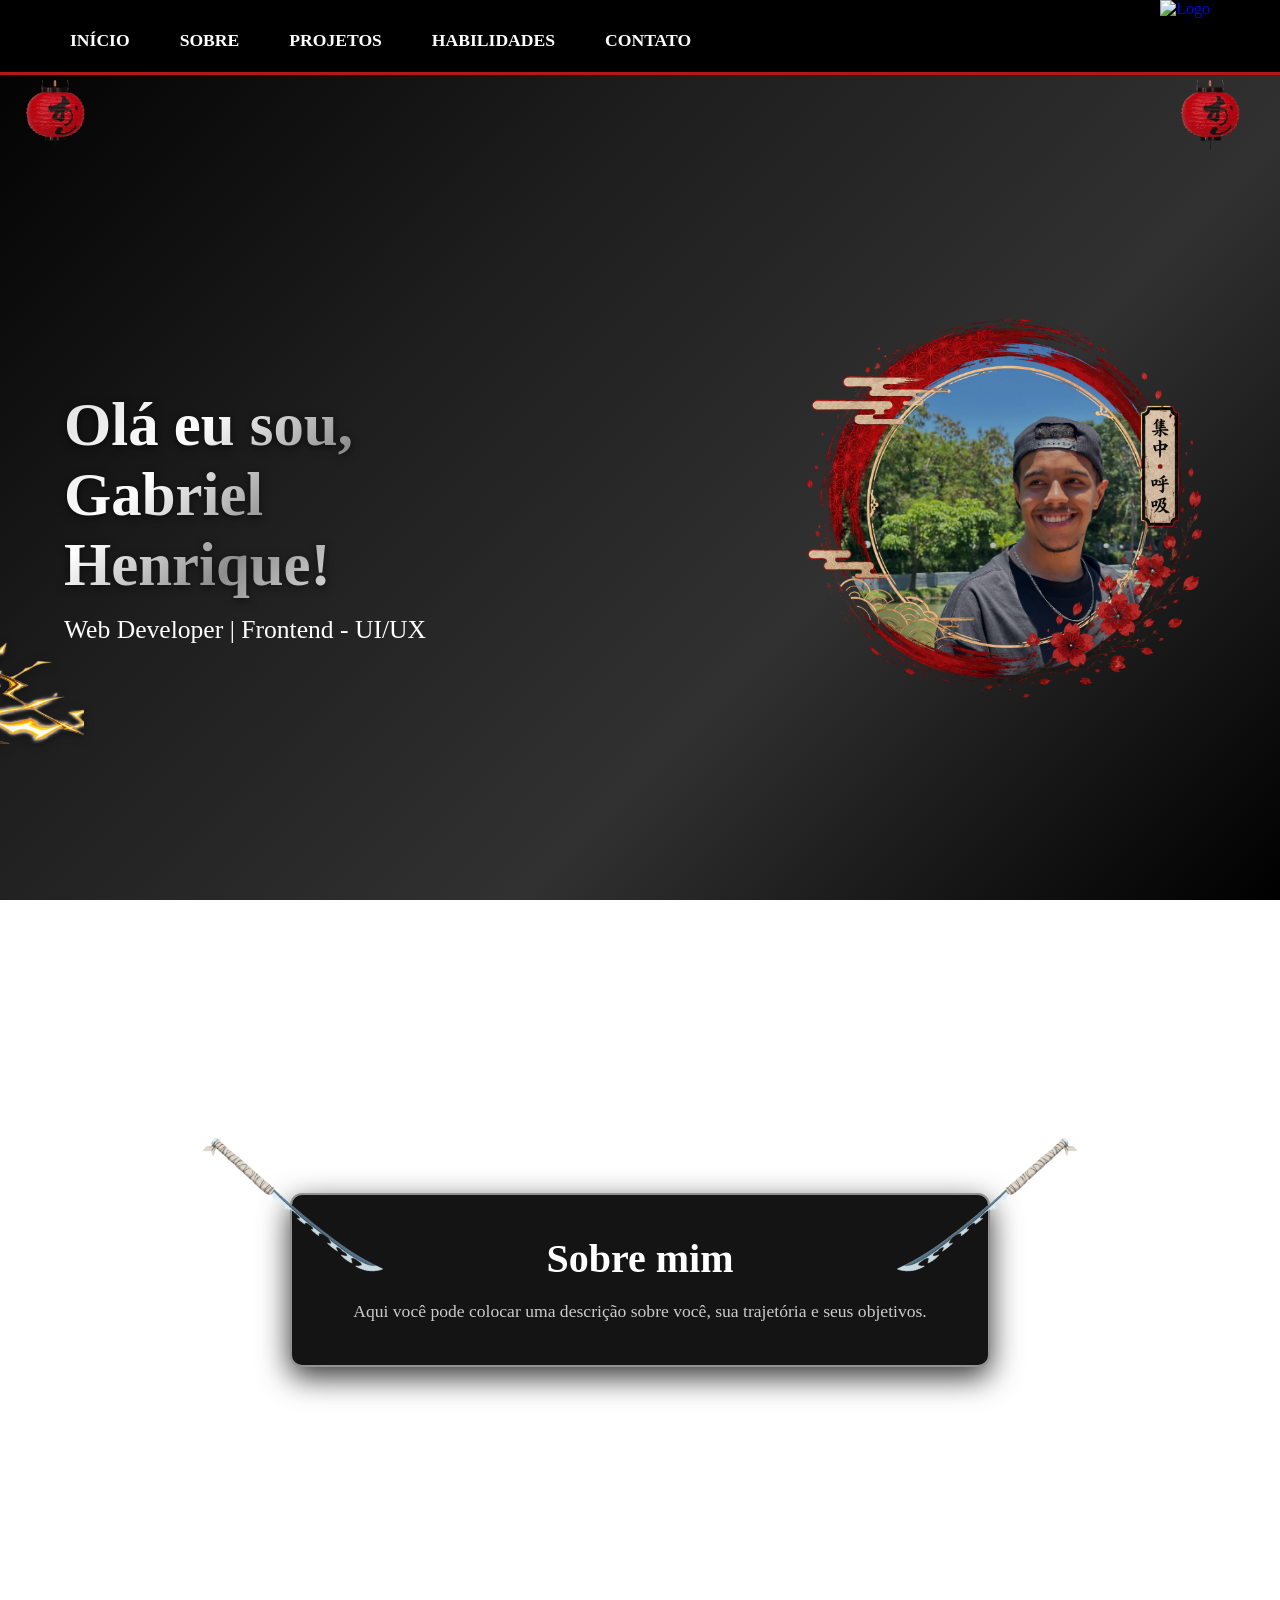
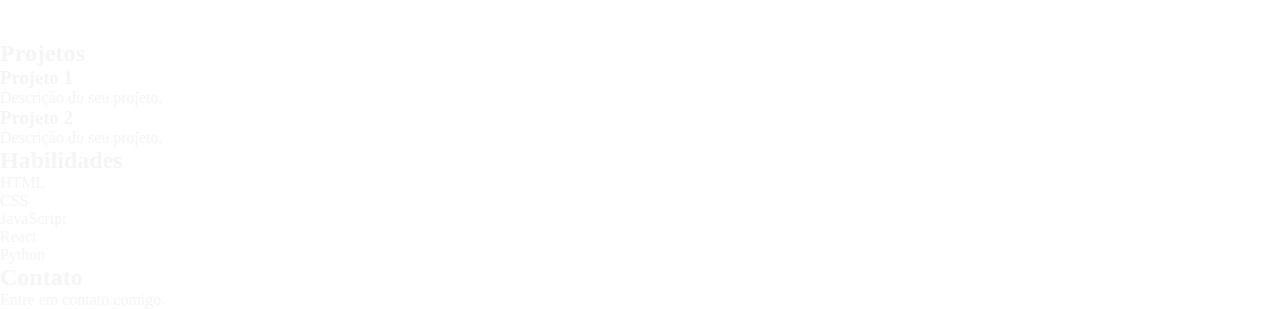
==== portifolio.html @ fe4dc5a3 "tentando mexer nas espadas do inosuke" ====
<!DOCTYPE html>
<html lang="pt-BR">

<head>
    <meta charset="UTF-8">
    <meta name="viewport" content="width=device-width, initial-scale=1.0">
    <title>Meu Portfólio</title>
    <link rel="stylesheet" href="portifolio.css">
</head>

<body>

    <header class="meu-cabecalho">
        <nav class="barra-nav">
            <ul class="menu-lista">
                <li><a href="#inicio">INÍCIO</a></li>
                <li><a href="#sobre">SOBRE</a></li>
                <li><a href="#projetos">PROJETOS</a></li>
                <li><a href="#habilidades">HABILIDADES</a></li>
                <li><a href="#contato">CONTATO</a></li>
            </ul>

            <a href="#inicio" class="link-logo">
                <img src="assets/Logo.png" alt="Logo" class="logo-img">
            </a>
        </nav>
        
        <div class="lampada lampada-esquerda">
            <img src="assets/Lanternas.png" alt="Lanterna esquerda">
        </div>

        <div class="lampada lampada-direita">
            <img src="assets/Lanternas.png" alt="Lanterna direita">
        </div>
    </header>

    <main>
        <section class="inicio" id="inicio">
            <div class="moldura-foto">
                <img src="assets/fotominha.jpg" alt="Minha foto" class="minha-foto">
                <img src="assets/moldura_img.png" alt="Moldura decorativa" class="moldura">
                <img src="assets/respiracao_agua.png" alt="respiração da agua" class="efeito-agua">
            </div>
            
            <div class="intro">
                <h1>Olá eu sou,<br> Gabriel Henrique! <img src="assets/respiracao_trovao.png" alt="respiração do trovão" class="efeito-trovao"></h1>
                <p>Web Developer | Frontend - UI/UX </p>
            </div>
        </section>

        <!-- SEÇÃO SOBRE (Espadas movidas para a section para alinhar com o fundo) -->
        <section class="sobre" id="sobre">
            
            <div class="sobre-caixa"> 
                <img src="assets/inosuke_sword.png" alt="espada-esquerda" class="espada espada-esquerda">
                <img src="assets/inosuke_sword2.png" alt="espada-direita" class="espada espada-direita">
                <div class="sobre-conteudo">
                    <h2>Sobre mim</h2>
                    <p>Aqui você pode colocar uma descrição sobre você, sua trajetória e seus objetivos.</p>
                </div>
            </div>
        </section>

        <!-- SEÇÃO PROJETOS -->
        <section id="projetos">
            <h2>Projetos</h2>
            <div>
                <h3>Projeto 1</h3>
                <p>Descrição do seu projeto.</p>
            </div>
            <div>
                <h3>Projeto 2</h3>
                <p>Descrição do seu projeto.</p>
            </div>
        </section>

        <!-- HABILIDADES -->
        <section id="habilidades">
            <h2>Habilidades</h2>
            <p>HTML</p>
            <p>CSS</p>
            <p>JavaScript</p>
            <p>React</p>
            <p>Python</p>
        </section>

        <!-- CONTATO -->
        <section id="contato">
            <h2>Contato</h2>
            <p>Entre em contato comigo.</p>
        </section>
    </main>


</body>

</html>
---- portifolio.css ----
* {
    margin: 0;
    padding: 0;
    box-sizing: border-box;
}

html {
    scroll-behavior: smooth;
    max-width: 100%;
    overflow-x: hidden;
}

body {
    background: linear-gradient(135deg, #000000 0%, #1f1e1e 35%, #313131 65%, #000000 100%);
    background-attachment: fixed;
    color: #F5F5F5;
    min-height: 100vh;
}

.meu-cabecalho {
    background-color: #000000;
    width: 100%;
    height: 75px;
    position: fixed;
    top: 0;
    left: 0;
    z-index: 1000;
    border-bottom: 3px solid #b21818;
}

.barra-nav {
    width: 100%;
    max-width: 1200px;
    height: 80px;
    margin: 0 auto;
    display: flex;
    align-items: center;
    justify-content: space-between;
    padding: 0 30px;
}

.link-logo {
    display: flex;
    align-items: center;
    height: 100%;
    text-decoration: none;
}

.logo-img {
    height: 80px;
    width: auto;
    object-fit: contain;
}

.menu-lista {
    display: flex;
    align-items: center;
    gap: 50px;
    list-style: none;
}

.menu-lista li a {
    color: #ffffff;
    text-decoration: none;
    font-weight: 700;
    font-size: 1.1rem;
    transition: color 0.3s ease;
}

.menu-lista li a:hover {
    color: #cca827;
}

.lampada {
    position: fixed;
    top: 80px;
    width: 70px;
    height: 100px;
    z-index: 2000;
    pointer-events: none;
    transition: opacity 0.3s ease, visibility 0.3s ease;
}

.lampada.escondida {
    opacity: 0;
    visibility: hidden;
}

.lampada img {
    width: 70px;
    height: 70px;
    object-fit: contain;
}

.lampada-esquerda {
    left: 20px;
}

.lampada-direita {
    right: 35px;
}

main {
    padding-top: 115px;
}

.inicio {
    min-height: calc(100vh - 95px);
    width: 100%;
    display: flex;
    align-items: center;
    justify-content: center;
    gap: 250px;
    padding: 40px 5vw;
    box-sizing: border-box;
    flex-direction: row-reverse;
    text-align: left;
}

/*titulo Olá*/
.inicio h1 {
    font-size: 3.8rem;
    margin-bottom: 15px;
    display: flex;
    align-items: center;
    gap: 15px;
    font-weight: 850;
    
    background: linear-gradient(
        135deg, 
        #e0e0e0 0%, 
        #ffffff 25%, 
        #8c8c8c 50%, 
        #f2f2f2 75%, 
        #595959 100%
    );
    -webkit-background-clip: text;
    -webkit-text-fill-color: transparent;
    
    filter: drop-shadow(0 2px 4px rgba(0, 0, 0, 0.6));
}

.inicio p {
    font-size: 1.6rem;
    color: #ffffff;
}

.efeito-trovao {
    position: absolute;
    left: -230px;
    top: 120px;
    transform: translateY(-50%);
    width: 250px;
    height: auto;
    object-fit: contain;
    pointer-events: none;        
}

/* ==============================
   MOLDURA DA FOTO
================================= */

.moldura-foto {
    position: relative;
    width: 430px;
    height: 430px;
    margin-bottom: 20px;
}

.minha-foto {
    width: 78%;
    height: 78%;
    border-radius: 50%;
    object-fit: cover;
    position: absolute;
    top: 50%;
    left: 50%;
    transform: translate(-50%, -50%);
    z-index: 1;
}

.moldura {
    width: 100%;
    height: 100%;
    position: absolute;
    top: 0;
    left: 0;
    z-index: 2;
    pointer-events: none;
    object-fit: contain;
}

.efeito-agua {
    position: absolute;
    top: 400px;         
    right: -370px;       
    width: 300px;
    height: auto;
    z-index: 3;
    pointer-events: none;
    opacity: 0.75;
}

/* ==============================
   SEÇÃO SOBRE MIM & ESPADAS
================================= */

.sobre {
    width: 100%;
    min-height: 80vh;
    position: relative;
    display: flex;
    align-items: center;
    justify-content: center;
    padding: 80px 20px;
    isolation: isolate;
}

/* CAMADA DAS ESPADAS */
.espadas-fundo {
    position: absolute;
    inset: 0;
    z-index: 1;
    pointer-events: none;
}

/* NÃO ALTEREI TAMANHO NEM POSIÇÃO DAS ESPADAS */
.espada {
    position: absolute;
    width: 200px;
    height: auto;
    object-fit: contain;
    z-index: -1;
    pointer-events: none;
    opacity: 0.9;
    top: -90px;
}

.espada-esquerda {
    left: -100px;
    transform: rotate(-10deg);
}

.espada-direita {
    right: -100px;
    transform: rotate(100deg) scaleX(-1);
}

/* CAIXA FICA NA FRENTE */
.sobre-caixa {
    position: relative;
    max-width: 700px;
    width: 100%;
    padding: 40px;
    background: #141414;
    border: 2px solid #929292;
    border-radius: 12px;
    box-shadow: 0 10px 30px rgba(0, 0, 0, 0.8);
    text-align: center;
    z-index: 1;
}

.sobre-conteudo {
    position: relative;
    z-index: 3;
}

.sobre-conteudo h2 {
    font-size: 2.5rem;
    color: #ffffff;
    margin-bottom: 15px;
    font-weight: 700;
}

.sobre-conteudo p {
    font-size: 1.1rem;
    color: #cccccc;
    line-height: 1.6;
}
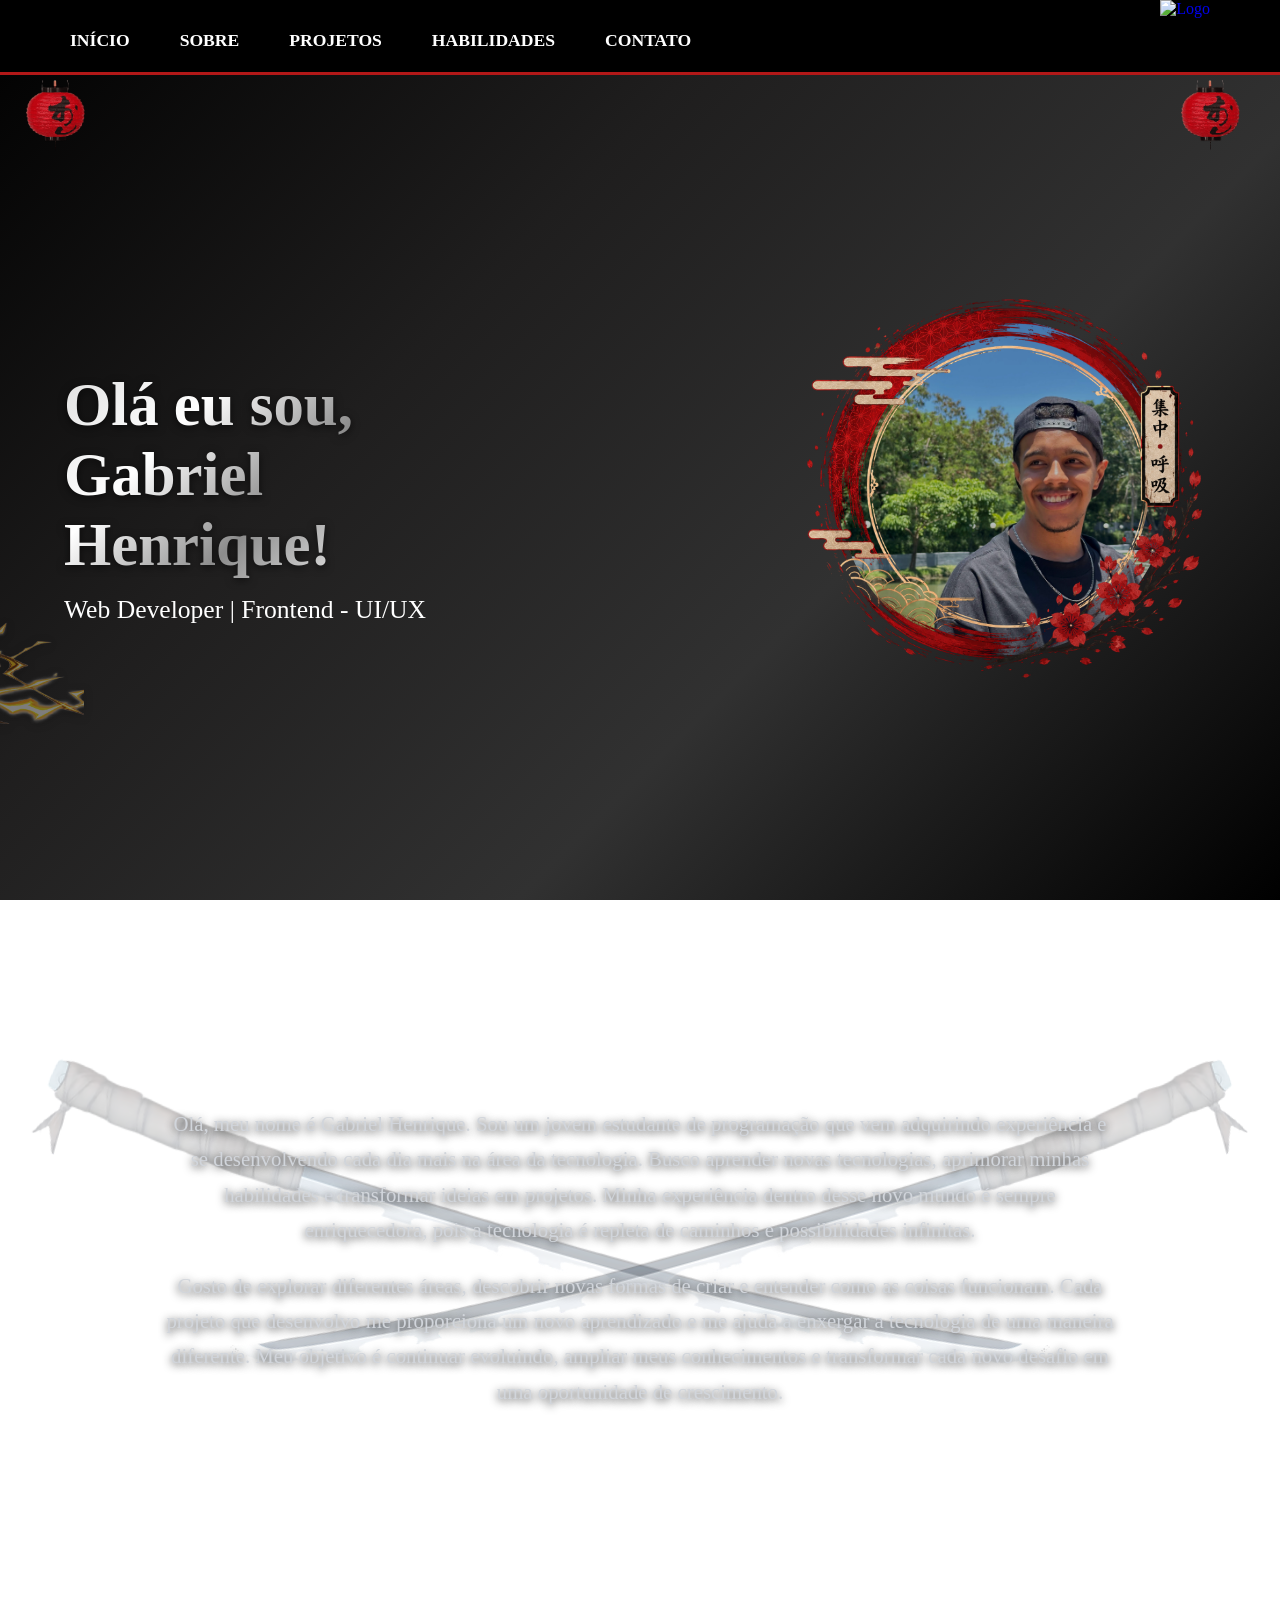
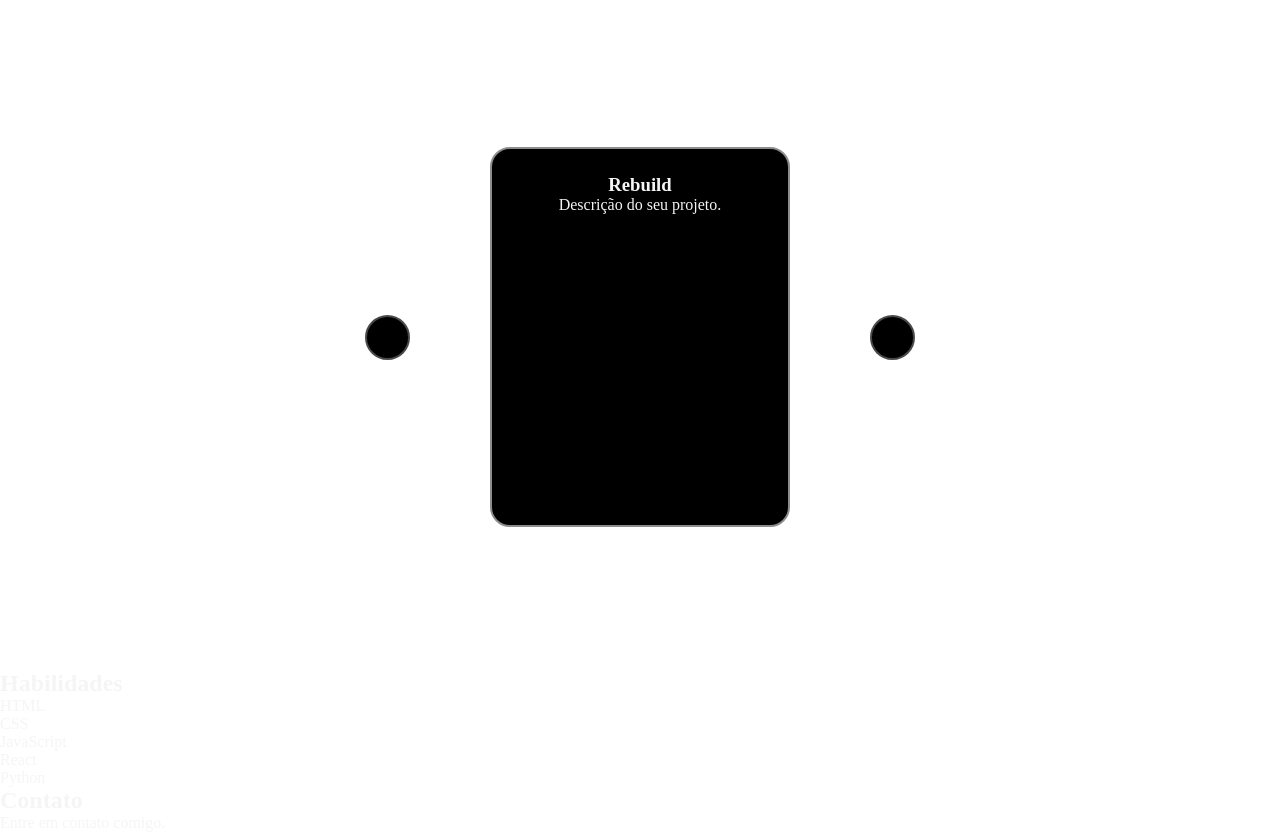
==== commit b8e82d11: "create carousel" ====
--- a/portifolio.html
+++ b/portifolio.html
@@ -7,6 +7,7 @@
     <title>Meu Portfólio</title>
     <link rel="stylesheet" href="portifolio.css">
 </head>
+
 
 <body>
 
@@ -35,6 +36,8 @@
     </header>
 
     <main>
+
+         <!-- SEÇÃO  -->
         <section class="inicio" id="inicio">
             <div class="moldura-foto">
                 <img src="assets/fotominha.jpg" alt="Minha foto" class="minha-foto">
@@ -48,30 +51,51 @@
             </div>
         </section>
 
-        <!-- SEÇÃO SOBRE (Espadas movidas para a section para alinhar com o fundo) -->
+
+       <!-- SEÇÃO SOBRE -->
         <section class="sobre" id="sobre">
-            
-            <div class="sobre-caixa"> 
+
+            <div class="espadas-fundo">
                 <img src="assets/inosuke_sword.png" alt="espada-esquerda" class="espada espada-esquerda">
                 <img src="assets/inosuke_sword2.png" alt="espada-direita" class="espada espada-direita">
-                <div class="sobre-conteudo">
-                    <h2>Sobre mim</h2>
-                    <p>Aqui você pode colocar uma descrição sobre você, sua trajetória e seus objetivos.</p>
-                </div>
+            </div>
+ 
+            <h2 class="titulo-sobre">Sobre mim</h2>
+
+            <div class="sobre-conteudo">
+                <p> 
+                    Olá, meu nome é Gabriel Henrique. Sou um jovem estudante de programação que vem adquirindo experiência e se desenvolvendo cada dia mais na área da tecnologia.
+                    Busco aprender novas tecnologias, aprimorar minhas habilidades e transformar ideias em projetos. Minha experiência dentro desse novo mundo é sempre enriquecedora, pois a tecnologia é repleta de caminhos e possibilidades infinitas. 
+                </p>
+
+                <p>
+                    Gosto de explorar diferentes áreas, descobrir novas formas de criar e entender como as coisas funcionam. Cada projeto que desenvolvo me proporciona um novo aprendizado e me ajuda a enxergar a tecnologia de uma maneira diferente. 
+                    Meu objetivo é continuar evoluindo, ampliar meus conhecimentos e transformar cada novo desafio em uma oportunidade de crescimento.
+                </p>
             </div>
         </section>
 
         <!-- SEÇÃO PROJETOS -->
-        <section id="projetos">
-            <h2>Projetos</h2>
-            <div>
-                <h3>Projeto 1</h3>
-                <p>Descrição do seu projeto.</p>
+        <section class="projetos" id="projetos">
+
+            <h2> Meus Projetos</h2>
+
+            <div class="carrossel">
+                <button class="seta seta-esquerda">❮</button>
+                
+                <div class="projeto-card" id="projeto-1">
+                    <h3>Rebuild</h3>
+                    <p>Descrição do seu projeto.</p>
+                </div>
+                
+                <div class="projeto-card" id="projeto-2">
+                    <h3>The Last of Us</h3>
+                    <p>Descrição do seu projeto.</p>
+                </div>
+                
+                <button class="seta seta-direita">❯</button>
             </div>
-            <div>
-                <h3>Projeto 2</h3>
-                <p>Descrição do seu projeto.</p>
-            </div>
+
         </section>
 
         <!-- HABILIDADES -->
@@ -92,6 +116,7 @@
     </main>
 
 
+        <script src="portifolio.js"></script>
 </body>
 
 </html>
--- a/portifolio.css
+++ b/portifolio.css
@@ -16,6 +16,10 @@
     color: #F5F5F5;
     min-height: 100vh;
 }
+
+/* ==============================
+   NAV BAR, LINKS, LOGO E LAMPADAS 
+================================= */
 
 .meu-cabecalho {
     background-color: #000000;
@@ -104,6 +108,10 @@
     padding-top: 115px;
 }
 
+/* ==============================
+    TITULO "OLÁ"
+================================= */
+
 .inicio {
     min-height: calc(100vh - 95px);
     width: 100%;
@@ -115,9 +123,9 @@
     box-sizing: border-box;
     flex-direction: row-reverse;
     text-align: left;
-}
-
-/*titulo Olá*/
+    transform: translateY(-20px);
+}
+
 .inicio h1 {
     font-size: 3.8rem;
     margin-bottom: 15px;
@@ -145,6 +153,40 @@
     color: #ffffff;
 }
 
+/* ==============================
+   MOLDURA DA FOTO e EFEITOS 
+================================= */
+
+.moldura-foto {
+    position: relative;
+    width: 430px;
+    height: 430px;
+    margin-bottom: 20px;
+}
+
+.minha-foto {
+    width: 78%;
+    height: 78%;
+    border-radius: 50%;
+    object-fit: cover;
+    position: absolute;
+    top: 50%;
+    left: 50%;
+    transform: translate(-50%, -50%);
+    z-index: 1;
+}
+
+.moldura {
+    width: 100%;
+    height: 100%;
+    position: absolute;
+    top: 0;
+    left: 0;
+    z-index: 2;
+    pointer-events: none;
+    object-fit: contain;
+}
+
 .efeito-trovao {
     position: absolute;
     left: -230px;
@@ -153,41 +195,8 @@
     width: 250px;
     height: auto;
     object-fit: contain;
-    pointer-events: none;        
-}
-
-/* ==============================
-   MOLDURA DA FOTO
-================================= */
-
-.moldura-foto {
-    position: relative;
-    width: 430px;
-    height: 430px;
-    margin-bottom: 20px;
-}
-
-.minha-foto {
-    width: 78%;
-    height: 78%;
-    border-radius: 50%;
-    object-fit: cover;
-    position: absolute;
-    top: 50%;
-    left: 50%;
-    transform: translate(-50%, -50%);
-    z-index: 1;
-}
-
-.moldura {
-    width: 100%;
-    height: 100%;
-    position: absolute;
-    top: 0;
-    left: 0;
-    z-index: 2;
-    pointer-events: none;
-    object-fit: contain;
+    pointer-events: none; 
+    opacity: 0.45;       
 }
 
 .efeito-agua {
@@ -198,7 +207,7 @@
     height: auto;
     z-index: 3;
     pointer-events: none;
-    opacity: 0.75;
+    opacity: 0.45;
 }
 
 /* ==============================
@@ -207,73 +216,116 @@
 
 .sobre {
     width: 100%;
-    min-height: 80vh;
+    min-height: 70vh;
     position: relative;
     display: flex;
+    flex-direction: column;
     align-items: center;
     justify-content: center;
-    padding: 80px 20px;
-    isolation: isolate;
-}
-
-/* CAMADA DAS ESPADAS */
-.espadas-fundo {
-    position: absolute;
-    inset: 0;
-    z-index: 1;
-    pointer-events: none;
-}
-
-/* NÃO ALTEREI TAMANHO NEM POSIÇÃO DAS ESPADAS */
-.espada {
-    position: absolute;
-    width: 200px;
-    height: auto;
-    object-fit: contain;
-    z-index: -1;
-    pointer-events: none;
-    opacity: 0.9;
-    top: -90px;
-}
-
-.espada-esquerda {
-    left: -100px;
-    transform: rotate(-10deg);
-}
-
-.espada-direita {
-    right: -100px;
-    transform: rotate(100deg) scaleX(-1);
-}
-
-/* CAIXA FICA NA FRENTE */
-.sobre-caixa {
-    position: relative;
-    max-width: 700px;
-    width: 100%;
-    padding: 40px;
-    background: #141414;
-    border: 2px solid #929292;
-    border-radius: 12px;
-    box-shadow: 0 10px 30px rgba(0, 0, 0, 0.8);
-    text-align: center;
-    z-index: 1;
+    gap: 25px;
+    padding: 60px 20px;
+}
+
+.sobre h2 {
+    font-size: 2.2rem !important;
+    color: #ffffff;
+    font-weight: 700;
+    letter-spacing: 0.5px;
+    z-index: 2;
 }
 
 .sobre-conteudo {
     position: relative;
-    z-index: 3;
-}
-
-.sobre-conteudo h2 {
+    max-width: 950px;
+    width: 100%;
+    text-align: center;
+    z-index: 2; 
+}
+
+
+.sobre-conteudo p {
+    font-size: 1.3rem;
+    color: #d1d5db;
+    line-height: 1.7;
+    margin-bottom: 20px;
+    text-shadow: 0 2px 8px rgba(0, 0, 0, 0.9);
+}
+
+/* ÁREA DAS ESPADAS */
+.espadas-fundo {
+    position: absolute;
+    width: 600px;
+    height: 430px;
+    top: 50%;
+    left: 50%;
+    transform: translate(-50%, -50%);
+    z-index: 1;
+    pointer-events: none;
+}
+
+.espada {
+    position: absolute;
+    width: 500px;
+    height: auto;
+    top: 50%;
+    left: 50%;
+    opacity: 0.3;
+    pointer-events: none;
+}
+
+.espada-esquerda {
+    transform: translate(-70%, -50%) rotate(-75deg);
+}
+
+.espada-direita {
+    transform: translate(-30%, -50%) rotate(75deg);
+}
+
+/* ==============================
+   MEUS PROJETOS
+================================= */
+
+.projetos{
+    width: 100%;
+    min-height: 80vh;
+    padding: 80px 20px;
+    box-sizing: border-box;
+    text-align: center;
+}
+
+.projetos h2{
     font-size: 2.5rem;
     color: #ffffff;
-    margin-bottom: 15px;
-    font-weight: 700;
-}
-
-.sobre-conteudo p {
-    font-size: 1.1rem;
-    color: #cccccc;
-    line-height: 1.6;
+    margin-bottom: 70px;
+}
+
+.carrossel{
+    display: flex;
+    justify-content: center;
+    align-items: center;
+    gap: 80px;
+}
+
+.projeto-card{
+    width: 300px;
+    height: 380px;
+    background: #000000;
+    border: 2px solid #8c8c8c;
+    border-radius: 20px;
+    padding: 25px;
+    box-sizing: border-box;
+}
+
+.seta{
+    width: 45px;
+    height: 45px;
+    border: 2px solid #4b4a4a;
+    border-radius: 50%;
+    background: #000000;
+    font-size: 20px;
+    cursor: pointer;
+}
+
+#projeto-2{
+    display: none;
 }
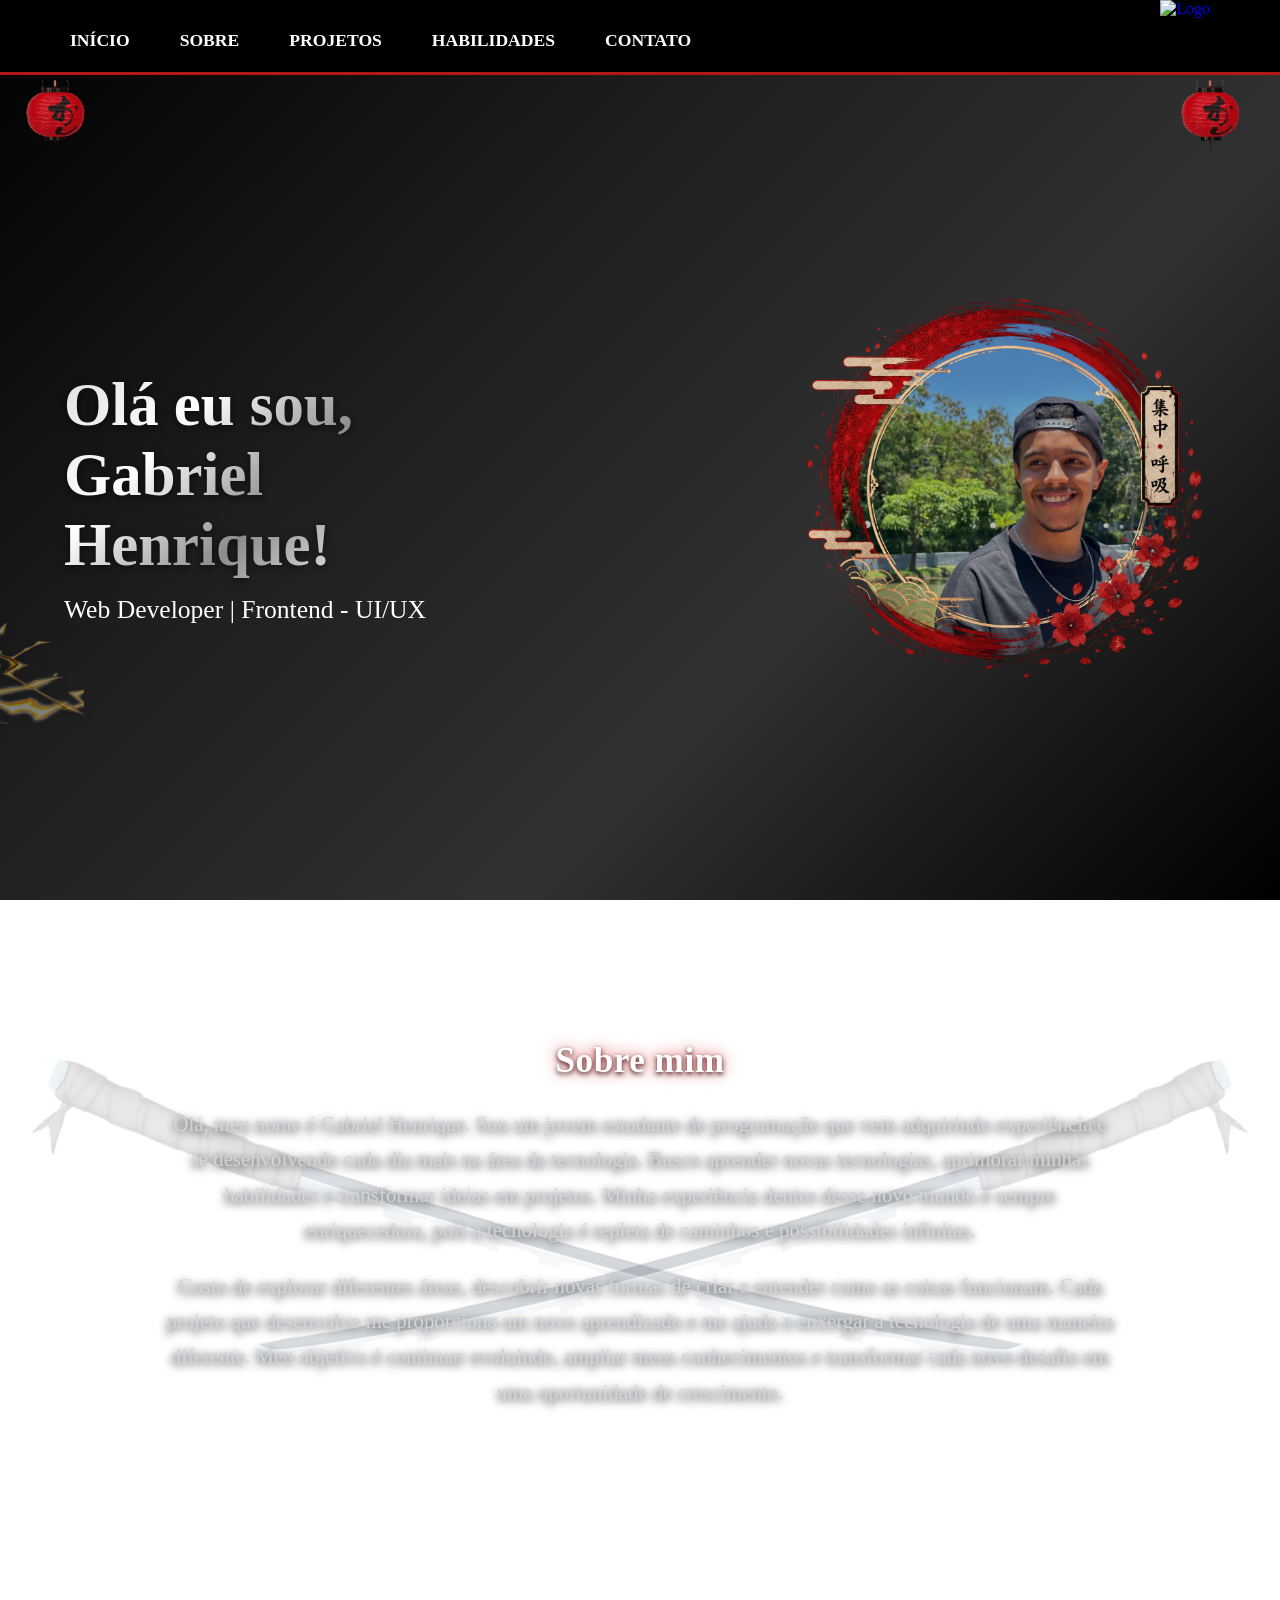
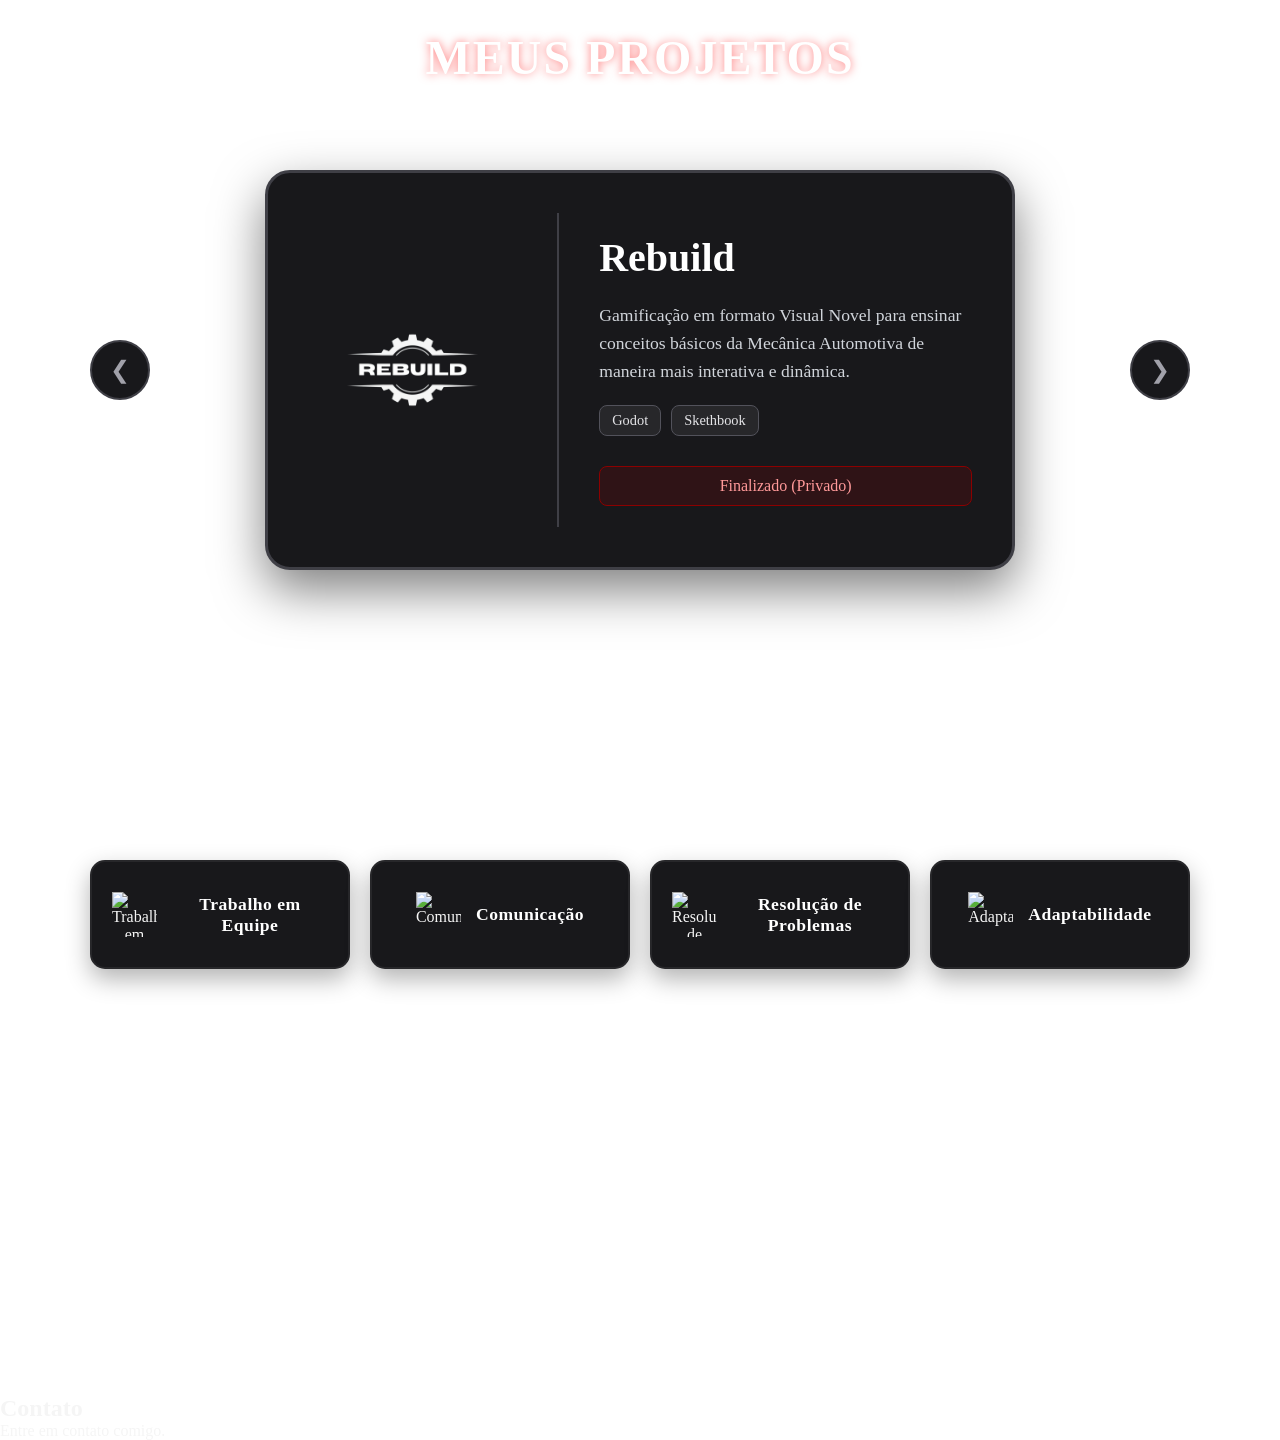
==== commit af98a598: "style skills" ====
--- a/portifolio.html
+++ b/portifolio.html
@@ -75,37 +75,81 @@
             </div>
         </section>
 
-        <!-- SEÇÃO PROJETOS -->
+            <!-- SEÇÃO PROJETOS -->
         <section class="projetos" id="projetos">
-
-            <h2> Meus Projetos</h2>
+            <h2>Meus Projetos</h2>
 
             <div class="carrossel">
                 <button class="seta seta-esquerda">❮</button>
                 
-                <div class="projeto-card" id="projeto-1">
-                    <h3>Rebuild</h3>
-                    <p>Descrição do seu projeto.</p>
+                <!-- PROJETO 1: REBUILD -->
+                <div class="projeto-card ativo" id="projeto-1">
+                    <div class="projeto-imagem">
+                        <img src="assets/logo-Rebuild.png" alt="Logo Projeto Rebuild">
+                    </div>
+                    <div class="projeto-info">
+                        <h3>Rebuild</h3>
+                        <p>Gamificação em formato Visual Novel para ensinar conceitos básicos da Mecânica Automotiva de maneira mais interativa e dinâmica.</p>
+                        <div class="tecnologias">
+                            <span>Godot</span>
+                            <span>Skethbook</span>
+                        </div>
+                        <!-- Botão de status (sem link) -->
+                        <button class="status-btn privado">Finalizado (Privado)</button>
+                    </div>
                 </div>
-                
+
+                <!-- PROJETO 2: THE LAST OF US -->
                 <div class="projeto-card" id="projeto-2">
-                    <h3>The Last of Us</h3>
-                    <p>Descrição do seu projeto.</p>
+                    <div class="projeto-imagem">
+                        <img src="assets/the-last-of-us.png" alt="Logo Projeto The Last of Us">
+                    </div>
+                    <div class="projeto-info">
+                        <h3>The Last of Us</h3>
+                        <p>Minigames com dinâmicas no universo de The Last of Us. Sobreviver ao apocalipse nunca foi tão divertido.</p>
+                        <div class="tecnologias">
+                            <span>React</span>
+                            <span>CSS</span>
+                            <span>JavaScript</span>
+                        </div>
+
+                        <a href="https://github.com/Bielsantzz/The-last-of-us.git" target="_blank" class="status-btn github">Ver no GitHub</a>
+                    </div>
                 </div>
-                
+
                 <button class="seta seta-direita">❯</button>
             </div>
-
         </section>
 
-        <!-- HABILIDADES -->
-        <section id="habilidades">
-            <h2>Habilidades</h2>
-            <p>HTML</p>
-            <p>CSS</p>
-            <p>JavaScript</p>
-            <p>React</p>
-            <p>Python</p>
+                <!-- HABILIDADES - SOFT SKILLS -->       
+        <section class="habilidades" id="habilidades">
+            <h2 class="titulo-habilidades">Habilidades</h2>
+
+            <div class="habilidades-wrapper">
+                <div class="soft-skills-container-simples">
+                    
+                    <div class="skill-card">
+                        <img src="assets/equipe-icon.png" alt="Trabalho em Equipe">
+                        <span>Trabalho em Equipe</span>
+                    </div>
+                    
+                    <div class="skill-card">
+                        <img src="assets/comunicacao-icon.png" alt="Comunicação">
+                        <span>Comunicação</span>
+                    </div>
+                    
+                    <div class="skill-card">
+                        <img src="assets/problemas-icon.png" alt="Resolução de Problemas">
+                        <span>Resolução de Problemas</span>
+                    </div>
+                    
+                    <div class="skill-card">
+                        <img src="assets/adaptabilidade-icon.png" alt="Adaptabilidade">
+                        <span>Adaptabilidade</span>
+                    </div>
+
+                </div>
+            </div>
         </section>
 
         <!-- CONTATO -->
--- a/portifolio.css
+++ b/portifolio.css
@@ -226,12 +226,14 @@
     padding: 60px 20px;
 }
 
-.sobre h2 {
+.titulo-sobre {
     font-size: 2.2rem !important;
     color: #ffffff;
     font-weight: 700;
     letter-spacing: 0.5px;
     z-index: 2;
+    /* Adicionando a sombra que você queria */
+    text-shadow: 0 0 15px rgba(220, 38, 38, 0.8), 0 2px 5px rgba(0, 0, 0, 0.9);
 }
 
 .sobre-conteudo {
@@ -269,7 +271,7 @@
     height: auto;
     top: 50%;
     left: 50%;
-    opacity: 0.3;
+    opacity: 0.2;
     pointer-events: none;
 }
 
@@ -285,7 +287,7 @@
    MEUS PROJETOS
 ================================= */
 
-.projetos{
+.projetos {
     width: 100%;
     min-height: 80vh;
     padding: 80px 20px;
@@ -293,39 +295,272 @@
     text-align: center;
 }
 
-.projetos h2{
+.projetos h2 {
+    font-size: 3rem;
+    color: #ffffff;
+    margin-bottom: 60px;
+    font-weight: 700;
+    letter-spacing: 2px;
+    text-transform: uppercase;
+    text-shadow: 0 0 10px #ff000080;
+}
+
+.carrossel {
+    display: flex;
+    justify-content: center;
+    align-items: center;
+    gap: 30px;
+    position: relative;
+    max-width: 1100px;
+    margin: 0 auto;
+    min-height: 450px;
+}
+
+.projeto-card {
+    width: 750px; 
+    height: 400px;
+    background: #18181b;
+    border: 3px solid #3f3f46; 
+    border-radius: 25px;
+    padding: 40px;
+    box-sizing: border-box;
+    display: none; 
+    align-items: center;
+    gap: 40px;
+    box-shadow: 0 20px 50px rgba(0,0,0,0.5);
+    transition: all 0.5s ease-in-out; 
+}
+
+.projeto-card:hover {
+    border-color: #8b202e;
+    transform: translateY(-5px);
+}
+
+
+.projeto-card.ativo {
+    display: flex;
+    opacity: 1;
+    transform: translateX(0) scale(1);
+}
+
+.projeto-card.saindo-esquerda {
+    display: flex;
+    opacity: 0;
+    transform: translateX(-50px) scale(0.95);
+}
+
+.projeto-card.saindo-direita {
+    display: flex;
+    opacity: 0;
+    transform: translateX(50px) scale(0.95);
+}
+
+.projeto-imagem {
+    width: 40%;
+    height: 100%;
+    display: flex;
+    justify-content: center;
+    align-items: center;
+    border-right: 2px solid #3f3f46; 
+    padding-right: 40px;
+}
+
+.projeto-imagem img {
+    max-width: 100%;
+    max-height: 100%;
+    object-fit: contain;
+}
+
+.projeto-info {
+    width: 60%;
+    text-align: left;
+    display: flex;
+    flex-direction: column;
+    gap: 20px;
+}
+
+.projeto-info h3 {
+    color: #ffffff;
     font-size: 2.5rem;
-    color: #ffffff;
-    margin-bottom: 70px;
-}
-
-.carrossel{
+    font-weight: 600;
+}
+
+.projeto-info p {
+    color: #d1d5db;
+    font-size: 1.1rem;
+    line-height: 1.6;
+    font-weight: 300;
+}
+
+.tecnologias {
+    display: flex;
+    gap: 10px;
+    flex-wrap: wrap;
+}
+
+.tecnologias span {
+    padding: 6px 12px;
+    background: #27272a;
+    border: 1px solid #52525b;
+    border-radius: 8px;
+    color: #e4e4e7;
+    font-size: 0.9rem;
+}
+
+.status-btn {
+    display: inline-block;
+    padding: 10px 20px;
+    border-radius: 8px;
+    font-size: 1rem;
+    font-weight: 500;
+    text-decoration: none;
+    border: none;
+    cursor: pointer;
+    transition: 0.3s;
+    margin-top: 10px;
+    font-family: inherit;
+}
+
+.status-btn.privado {
+    background: rgba(140,0,0,0.2);
+    color: #ff9999;
+    border: 1px solid #8c0000;
+    cursor: default;
+}
+
+.status-btn.github {
+    background: #3f3f46;
+    color: #ffffff;
+    border: 1px solid #52525b;
+}
+
+.status-btn.github:hover {
+    background: #dc2626; 
+    color: #ffffff;
+    border-color: #dc2626;
+}
+
+.seta {
+    width: 60px;
+    height: 60px;
+    border: 2px solid #3f3f46;
+    border-radius: 50%;
+    background: #18181b;
+    color: #a1a1aa;
+    font-size: 24px;
+    cursor: pointer;
+    transition: 0.3s;
+    position: absolute;
+    top: 50%;
+    transform: translateY(-50%);
+    z-index: 10;
     display: flex;
     justify-content: center;
     align-items: center;
-    gap: 80px;
-}
-
-.projeto-card{
-    width: 300px;
-    height: 380px;
-    background: #000000;
-    border: 2px solid #8c8c8c;
-    border-radius: 20px;
-    padding: 25px;
+}
+
+.seta:hover {
+    border-color: #dc2626;
+    color: #dc2626;
+    transform: translateY(-50%) scale(1.1);
+}
+
+.seta-esquerda { left: 0; }
+.seta-direita { right: 0; }
+
+@media (max-width: 768px) {
+    .projeto-card {
+        width: 90%;
+        height: auto;
+        flex-direction: column;
+        padding: 20px;
+        gap: 20px;
+    }
+    
+    .projeto-imagem {
+        width: 100%;
+        border-right: none;
+        border-bottom: 2px solid #3f3f46;
+        padding-right: 0;
+        padding-bottom: 20px;
+    }
+    
+    .projeto-info {
+        width: 100%;
+        text-align: center;
+    }
+    
+    .tecnologias { justify-content: center; }
+    
+    .carrossel { min-height: 600px; }
+    .seta { width: 40px; height: 40px; font-size: 18px; }
+}
+
+/* ==============================
+   HABILIDADES
+================================= */
+
+.habilidades {
+    width: 100%;
+    min-height: 80vh;
+    padding: 80px 20px;
     box-sizing: border-box;
-}
-
-.seta{
+    text-align: center;
+}
+
+.titulo-habilidades {
+    font-size: 3rem;
+    color: #ffffff;
+    margin-bottom: 50px;
+    font-weight: 700;
+    letter-spacing: 2px;
+    text-transform: uppercase;
+}
+
+.habilidades-wrapper {
+    max-width: 1100px;
+    width: 100%;
+    margin: 0 auto;
+}
+
+/* Grid para os cards de Soft Skills */
+.soft-skills-container-simples {
+    display: grid;
+    grid-template-columns: repeat(auto-fit, minmax(220px, 1fr));
+    gap: 20px;
+}
+
+/* Estilo individual de cada card */
+.skill-card {
+    background: #18181b;
+    border: 2px solid #27272a;
+    border-radius: 15px;
+    padding: 30px 20px;
+    box-sizing: border-box;
+    display: flex;
+    flex-direction: row;
+    align-items: center;
+    justify-content: center;
+    gap: 15px;
+    transition: 0.3s ease;
+    box-shadow: 0 10px 25px rgba(0,0,0,0.3);
+}
+
+.skill-card:hover {
+    border-color: #dc2626;
+    transform: translateY(-5px);
+    box-shadow: 0 15px 35px rgba(220, 38, 38, 0.2);
+}
+
+.skill-card img {
     width: 45px;
     height: 45px;
-    border: 2px solid #4b4a4a;
-    border-radius: 50%;
-    background: #000000;
-    font-size: 20px;
-    cursor: pointer;
-}
-
-#projeto-2{
-    display: none;
+    object-fit: contain;
+}
+
+.skill-card span {
+    color: #ffffff;
+    font-size: 1.1rem;
+    font-weight: 600;
+    letter-spacing: 0.5px;
 }
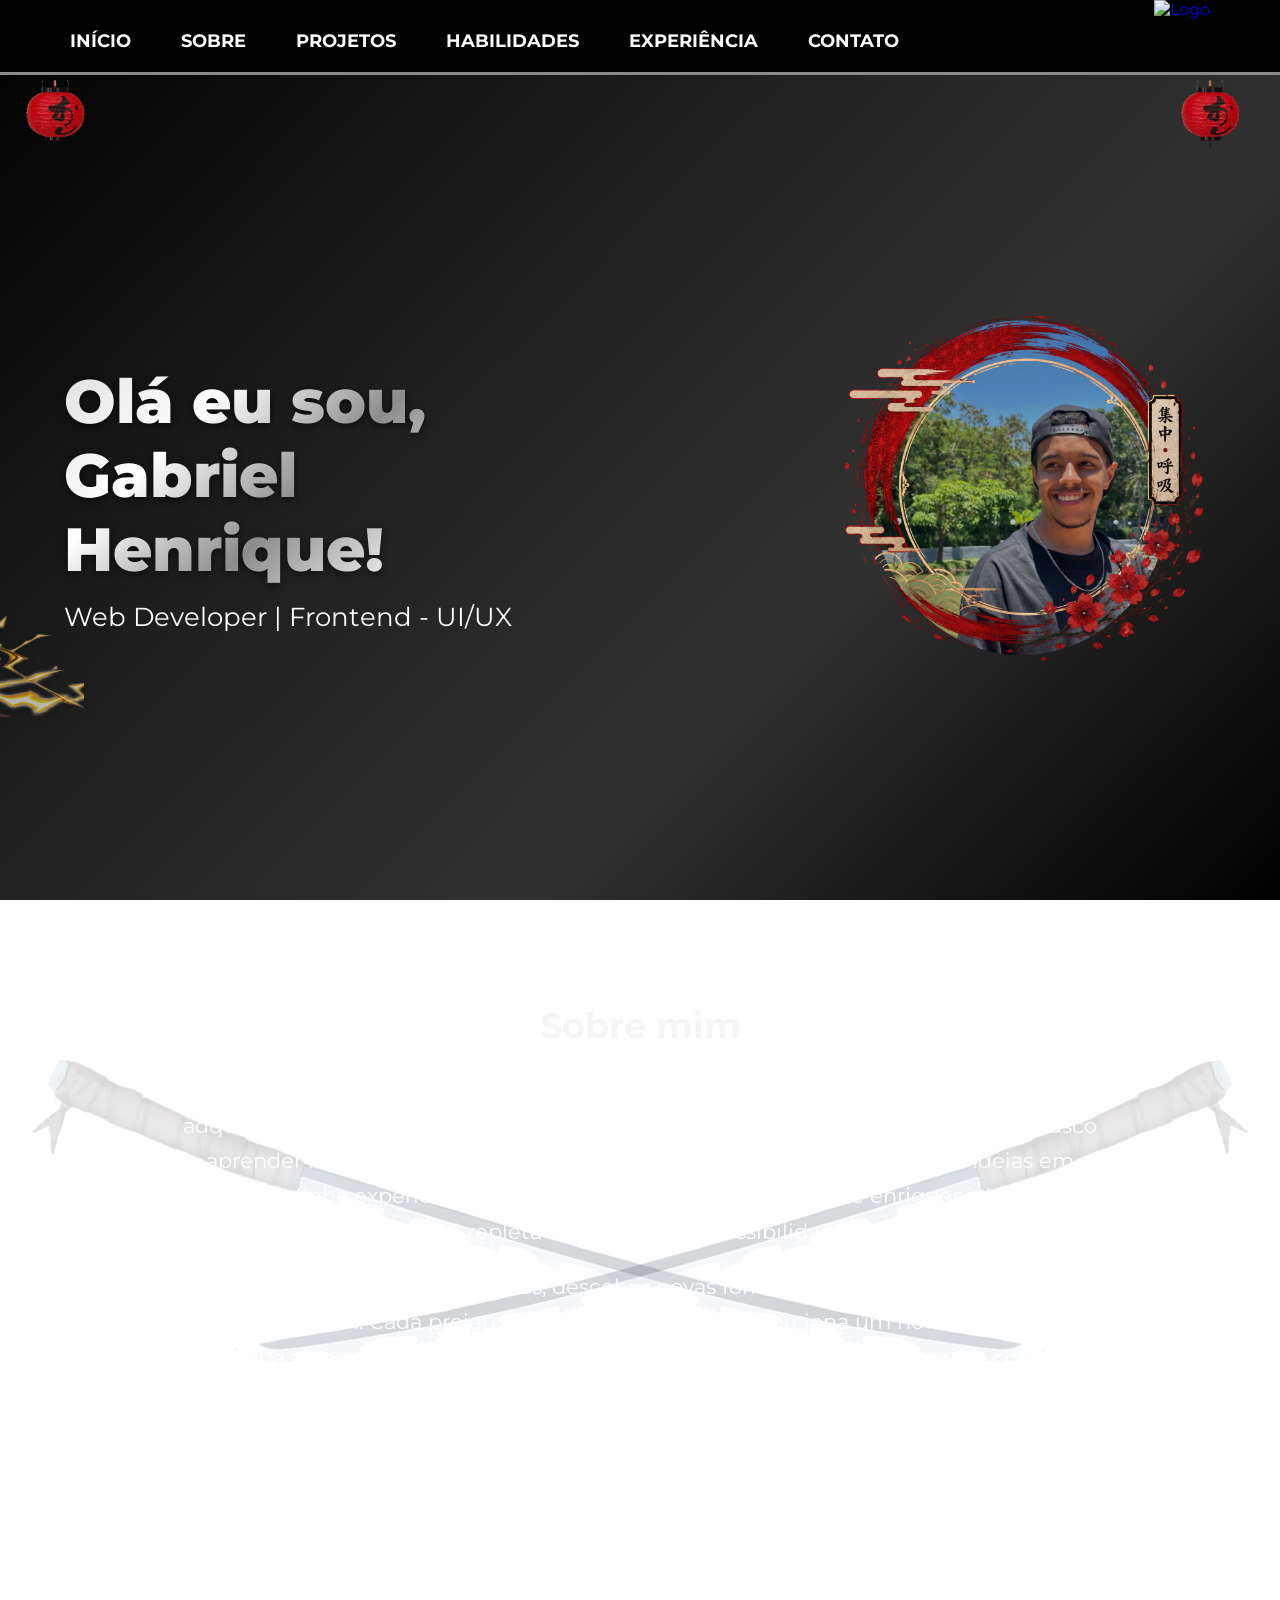
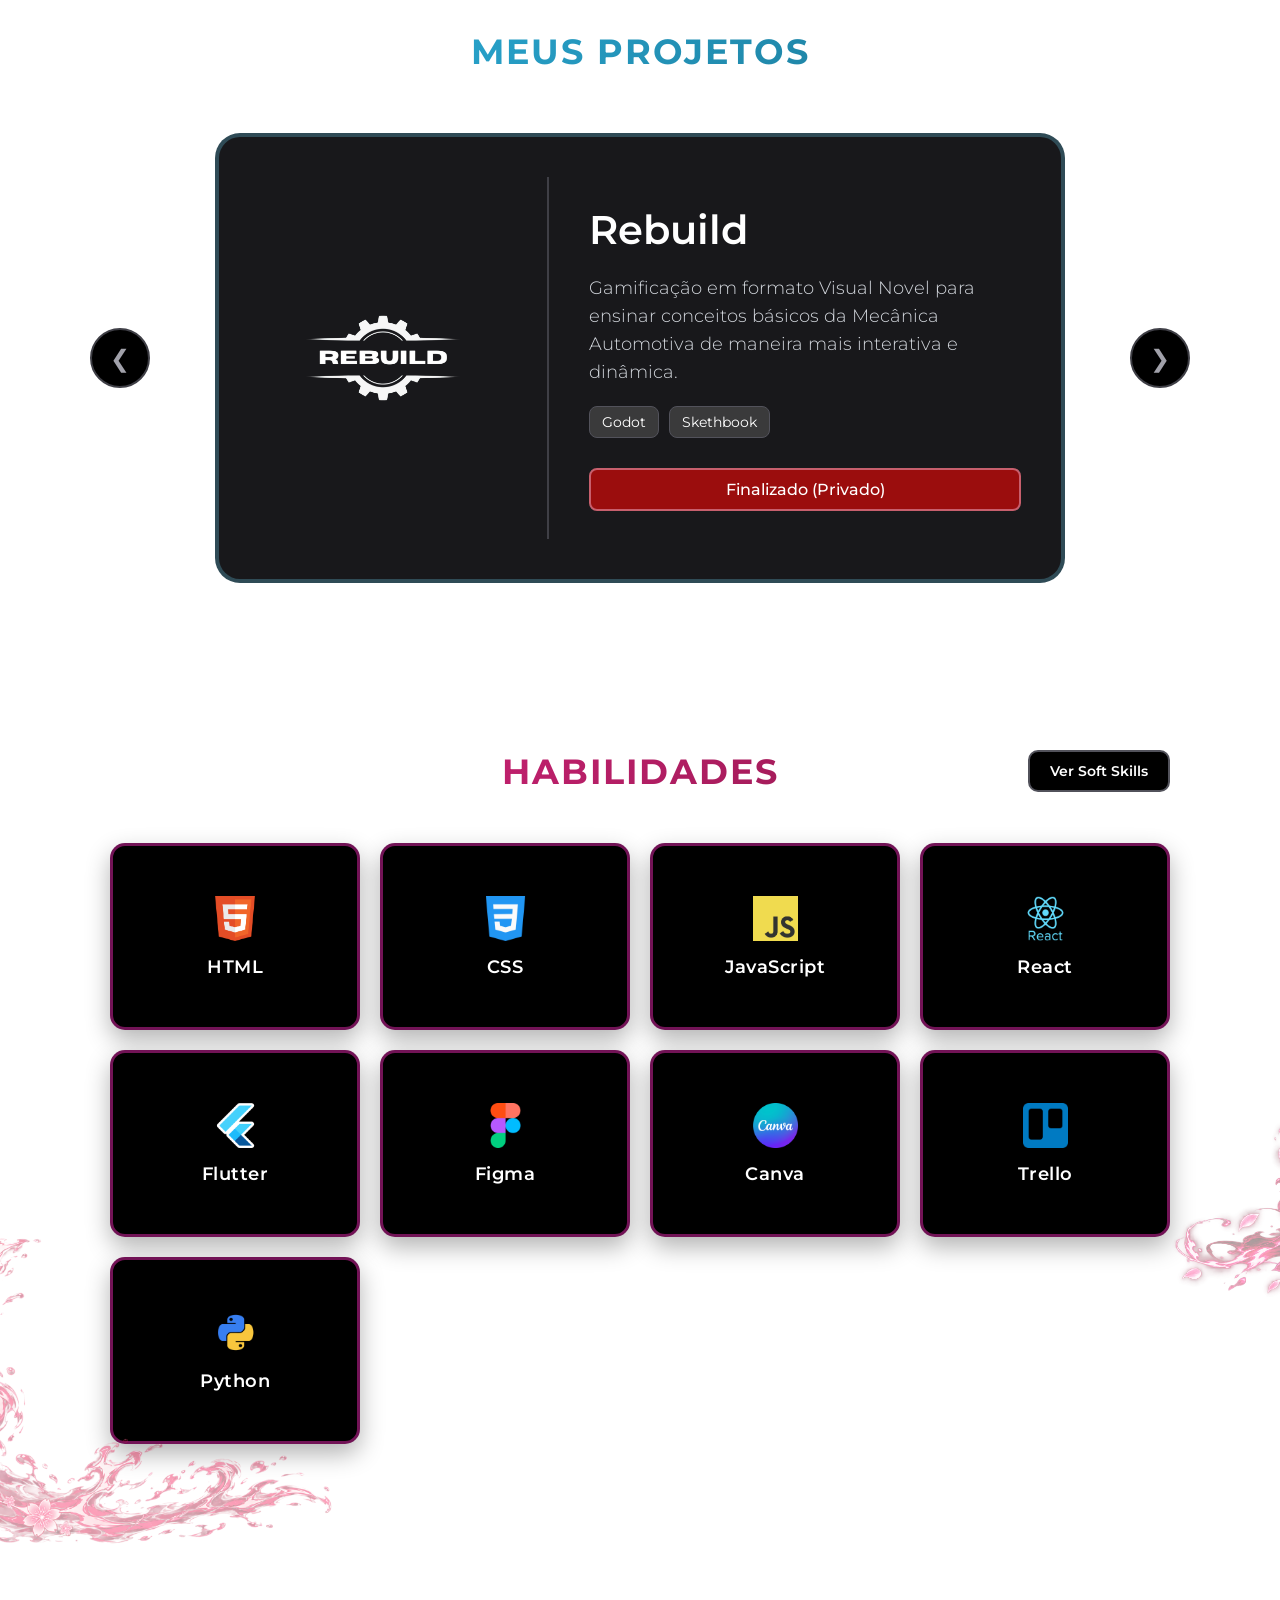
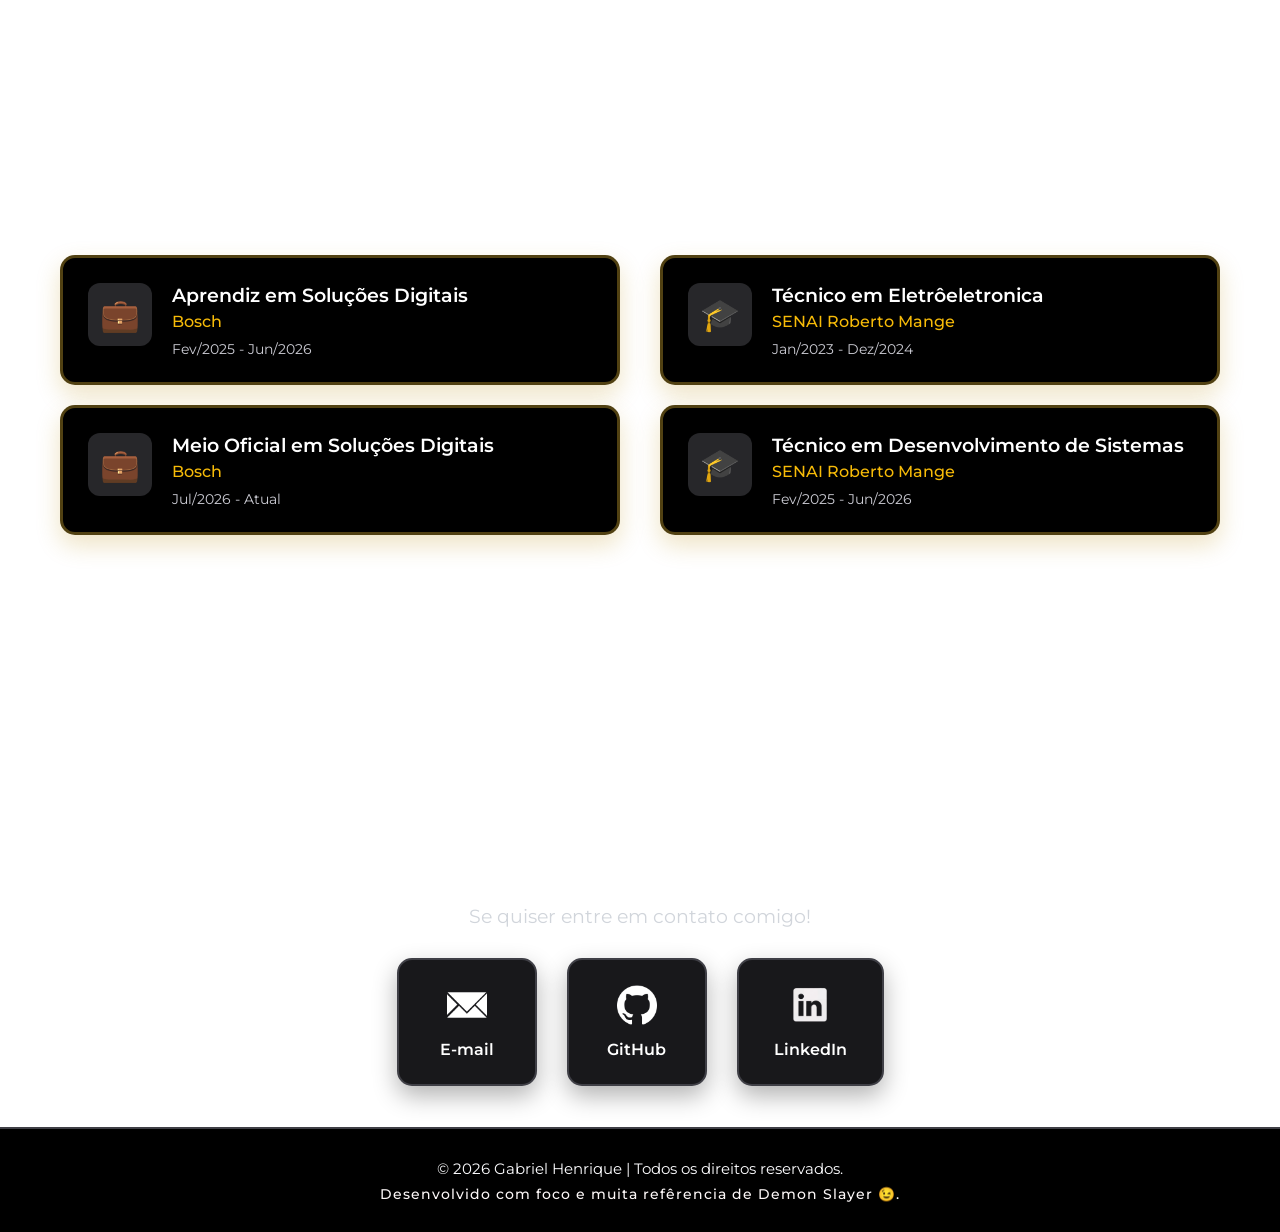
==== commit b280dadd: "style background" ====
--- a/portifolio.html
+++ b/portifolio.html
@@ -4,10 +4,9 @@
 <head>
     <meta charset="UTF-8">
     <meta name="viewport" content="width=device-width, initial-scale=1.0">
-    <title>Meu Portfólio</title>
+    <title>Gabriel Santos | Portifólio </title>
     <link rel="stylesheet" href="portifolio.css">
 </head>
-
 
 <body>
 
@@ -18,6 +17,7 @@
                 <li><a href="#sobre">SOBRE</a></li>
                 <li><a href="#projetos">PROJETOS</a></li>
                 <li><a href="#habilidades">HABILIDADES</a></li>
+                <li><a href="#experiencias">EXPERIÊNCIA</a></li>
                 <li><a href="#contato">CONTATO</a></li>
             </ul>
 
@@ -37,7 +37,7 @@
 
     <main>
 
-         <!-- SEÇÃO  -->
+        <!-- SEÇÃO INÍCIO -->
         <section class="inicio" id="inicio">
             <div class="moldura-foto">
                 <img src="assets/fotominha.jpg" alt="Minha foto" class="minha-foto">
@@ -51,16 +51,14 @@
             </div>
         </section>
 
-
-       <!-- SEÇÃO SOBRE -->
+        <!-- SEÇÃO SOBRE -->
         <section class="sobre" id="sobre">
-
             <div class="espadas-fundo">
                 <img src="assets/inosuke_sword.png" alt="espada-esquerda" class="espada espada-esquerda">
                 <img src="assets/inosuke_sword2.png" alt="espada-direita" class="espada espada-direita">
             </div>
  
-            <h2 class="titulo-sobre">Sobre mim</h2>
+            <h2>Sobre mim</h2>
 
             <div class="sobre-conteudo">
                 <p> 
@@ -75,14 +73,14 @@
             </div>
         </section>
 
-            <!-- SEÇÃO PROJETOS -->
+        <!-- SEÇÃO PROJETOS -->
         <section class="projetos" id="projetos">
             <h2>Meus Projetos</h2>
 
             <div class="carrossel">
                 <button class="seta seta-esquerda">❮</button>
                 
-                <!-- PROJETO 1: REBUILD -->
+                <!-- PROJETO 1 -->
                 <div class="projeto-card ativo" id="projeto-1">
                     <div class="projeto-imagem">
                         <img src="assets/logo-Rebuild.png" alt="Logo Projeto Rebuild">
@@ -94,12 +92,11 @@
                             <span>Godot</span>
                             <span>Skethbook</span>
                         </div>
-                        <!-- Botão de status (sem link) -->
                         <button class="status-btn privado">Finalizado (Privado)</button>
                     </div>
                 </div>
 
-                <!-- PROJETO 2: THE LAST OF US -->
+                <!-- PROJETO 2 -->
                 <div class="projeto-card" id="projeto-2">
                     <div class="projeto-imagem">
                         <img src="assets/the-last-of-us.png" alt="Logo Projeto The Last of Us">
@@ -112,7 +109,6 @@
                             <span>CSS</span>
                             <span>JavaScript</span>
                         </div>
-
                         <a href="https://github.com/Bielsantzz/The-last-of-us.git" target="_blank" class="status-btn github">Ver no GitHub</a>
                     </div>
                 </div>
@@ -121,31 +117,87 @@
             </div>
         </section>
 
-                <!-- HABILIDADES - SOFT SKILLS -->       
-        <section class="habilidades" id="habilidades">
-            <h2 class="titulo-habilidades">Habilidades</h2>
-
-            <div class="habilidades-wrapper">
-                <div class="soft-skills-container-simples">
+        <!-- HABILIDADES --> 
+        <section class="skills-section" id="habilidades">
+            <img src="assets/kekkijutsu.png" alt="kekkijutsu Esquerdo" class="kekkijutsu-decor-left">
+            <img src="assets/kekkijutsu2.png" alt="kekkijutsu Direito" class="kekkijutsu-decor-right">
+
+            <h2>Habilidades</h2>
+            <button id="btn-toggle-skills" class="skills-toggle-btn">Ver Soft Skills</button>
+
+            <div class="skills-wrapper">
+                <!-- HARD SKILLS -->
+                <div class="skills-bloco" id="bloco-hard">
+                    <div class="skills-grid">
+                        <div class="skill-item"><img src="assets/html-icon.png" alt="HTML"><span>HTML</span></div>
+                        <div class="skill-item"><img src="assets/css-icon.png" alt="CSS"><span>CSS</span></div>
+                        <div class="skill-item"><img src="assets/js-icon.png" alt="JavaScript"><span>JavaScript</span></div>
+                        <div class="skill-item"><img src="assets/react.png" alt="React"><span>React</span></div>
+                        <div class="skill-item"><img src="assets/flutter-icon.png" alt="Flutter"><span>Flutter</span></div>
+                        <div class="skill-item"><img src="assets/figma-icon.png" alt="Figma"><span>Figma</span></div>
+                        <div class="skill-item"><img src="assets/canva-icon.png" alt="Canva"><span>Canva</span></div>
+                        <div class="skill-item"><img src="assets/Trello.png" alt="Trello"><span>Trello</span></div>
+                        <div class="skill-item"><img src="assets/python-icon.png" alt="Python"><span>Python</span></div>
+                    </div>
+                </div>
+
+                <!-- SOFT SKILLS -->   
+                <div class="skills-bloco hidden" id="bloco-soft">
+                   <div class="skills-grid">
+                       <div class="skill-item"><img src="assets/equipe.png" alt="Trabalho em Equipe"><span>Trabalho em Equipe</span></div>
+                       <div class="skill-item"><img src="assets/comunicacao.png" alt="Comunicação"><span>Comunicação</span></div>             
+                       <div class="skill-item"><img src="assets/resiliencia.png" alt="Resiliência"><span>Resiliência</span></div>
+                       <div class="skill-item"><img src="assets/pensamento.png" alt="Pensamento"><span>Pensamento Crítico</span></div>
+                   </div>
+                </div>
+            </div>
+        </section>
+
+        <!-- EXPERIÊNCIA E FORMAÇÃO -->
+        <section class="curriculo-section" id="experiencias">
+            <div class="curriculo-container">
+                <div class="curriculo-coluna">
+                    <h2>Experiência</h2>
                     
-                    <div class="skill-card">
-                        <img src="assets/equipe-icon.png" alt="Trabalho em Equipe">
-                        <span>Trabalho em Equipe</span>
-                    </div>
+                    <div class="curriculo-card">
+                        <div class="card-icon">💼</div>
+                        <div class="card-info">
+                            <h3>Aprendiz em Soluções Digitais</h3>
+                            <p class="empresa">Bosch </p>
+                            <span class="periodo">Fev/2025 - Jun/2026</span>
+                        </div>
+                    </div>
+
+                    <div class="curriculo-card">
+                        <div class="card-icon">💼</div>
+                        <div class="card-info">
+                            <h3>Meio Oficial em Soluções Digitais</h3>
+                            <p class="empresa">Bosch</p>
+                            <span class="periodo">Jul/2026 - Atual</span>
+                        </div>
+                    </div>
+                </div>
+
+
+                <div class="curriculo-coluna">
+                    <h2>Formação</h2>
                     
-                    <div class="skill-card">
-                        <img src="assets/comunicacao-icon.png" alt="Comunicação">
-                        <span>Comunicação</span>
-                    </div>
-                    
-                    <div class="skill-card">
-                        <img src="assets/problemas-icon.png" alt="Resolução de Problemas">
-                        <span>Resolução de Problemas</span>
-                    </div>
-                    
-                    <div class="skill-card">
-                        <img src="assets/adaptabilidade-icon.png" alt="Adaptabilidade">
-                        <span>Adaptabilidade</span>
+                    <div class="curriculo-card">
+                        <div class="card-icon">🎓</div>
+                        <div class="card-info">
+                            <h3>Técnico em Eletrôeletronica</h3>
+                            <p class="empresa">SENAI Roberto Mange</p>
+                            <span class="periodo">Jan/2023 - Dez/2024</span>
+                        </div>
+                    </div>
+
+                    <div class="curriculo-card">
+                        <div class="card-icon">🎓</div>
+                        <div class="card-info">
+                            <h3>Técnico em Desenvolvimento de Sistemas</h3>
+                            <p class="empresa">SENAI Roberto Mange</p>
+                            <span class="periodo">Fev/2025 - Jun/2026</span>
+                        </div>
                     </div>
 
                 </div>
@@ -153,14 +205,37 @@
         </section>
 
         <!-- CONTATO -->
-        <section id="contato">
-            <h2>Contato</h2>
-            <p>Entre em contato comigo.</p>
-        </section>
+        <section class="contato-section" id="contato">
+            <h2>Contatos</h2>
+            <p>Se quiser entre em contato comigo!</p>
+            
+            <div class="contato-links">
+                <a href="mailto:seu-email@exemplo.com" class="contato-card-social">
+                    <img src="assets/email-icon.png" alt="E-mail"><span>E-mail</span>
+                </a>
+
+                <a href="https://github.com/Bielsantzz" target="_blank" class="contato-card-social">
+                    <img src="assets/github-icon.png" alt="GitHub"><span>GitHub</span>
+                </a>
+
+                <a href="https://linkedin.com" target="_blank" class="contato-card-social">
+                    <img src="assets/linkedin-icon.png" alt="LinkedIn"><span>LinkedIn</span>
+                </a>
+            </div>
+        </section>
+
+
+        <footer class="footer-section">
+            <div class="footer-content">
+                <p>&copy; 2026 Gabriel Henrique | Todos os direitos reservados.</p>
+                <p class="footer-tema">Desenvolvido com foco e muita refêrencia de Demon Slayer 😉.</p>
+            </div>
+        </footer>
+
+        <script src="portifolio.js"></script>
+
+
     </main>
-
-
-        <script src="portifolio.js"></script>
 </body>
 
 </html>
--- a/portifolio.css
+++ b/portifolio.css
@@ -1,7 +1,9 @@
+@import url('https://fonts.googleapis.com/css2?family=Montserrat:wght@300;400;500;600;700;800&display=swap');
 * {
     margin: 0;
     padding: 0;
     box-sizing: border-box;
+    font-family: 'Montserrat', sans-serif;
 }
 
 html {
@@ -29,7 +31,7 @@
     top: 0;
     left: 0;
     z-index: 1000;
-    border-bottom: 3px solid #b21818;
+    border-bottom: 3px solid #8a8a8a;
 }
 
 .barra-nav {
@@ -72,7 +74,7 @@
 }
 
 .menu-lista li a:hover {
-    color: #cca827;
+    color: #2cad33;
 }
 
 .lampada {
@@ -83,11 +85,6 @@
     z-index: 2000;
     pointer-events: none;
     transition: opacity 0.3s ease, visibility 0.3s ease;
-}
-
-.lampada.escondida {
-    opacity: 0;
-    visibility: hidden;
 }
 
 .lampada img {
@@ -196,7 +193,7 @@
     height: auto;
     object-fit: contain;
     pointer-events: none; 
-    opacity: 0.45;       
+    opacity: 0.7;       
 }
 
 .efeito-agua {
@@ -207,7 +204,7 @@
     height: auto;
     z-index: 3;
     pointer-events: none;
-    opacity: 0.45;
+    opacity: 0.7;
 }
 
 /* ==============================
@@ -226,14 +223,9 @@
     padding: 60px 20px;
 }
 
-.titulo-sobre {
-    font-size: 2.2rem !important;
-    color: #ffffff;
-    font-weight: 700;
-    letter-spacing: 0.5px;
-    z-index: 2;
-    /* Adicionando a sombra que você queria */
-    text-shadow: 0 0 15px rgba(220, 38, 38, 0.8), 0 2px 5px rgba(0, 0, 0, 0.9);
+.sobre h2 {
+    font-size: 2.2rem; 
+    
 }
 
 .sobre-conteudo {
@@ -247,10 +239,10 @@
 
 .sobre-conteudo p {
     font-size: 1.3rem;
-    color: #d1d5db;
+    color: #ffffff;
     line-height: 1.7;
     margin-bottom: 20px;
-    text-shadow: 0 2px 8px rgba(0, 0, 0, 0.9);
+    
 }
 
 /* ÁREA DAS ESPADAS */
@@ -296,13 +288,16 @@
 }
 
 .projetos h2 {
-    font-size: 3rem;
-    color: #ffffff;
+    font-size: 2.2rem;
+    color: #ffffff;
+    background: linear-gradient(135deg, #31c0f0 0%, #166781 100%);
+    -webkit-background-clip: text;
+    -webkit-text-fill-color: transparent;
     margin-bottom: 60px;
     font-weight: 700;
     letter-spacing: 2px;
     text-transform: uppercase;
-    text-shadow: 0 0 10px #ff000080;
+    
 }
 
 .carrossel {
@@ -317,22 +312,21 @@
 }
 
 .projeto-card {
-    width: 750px; 
-    height: 400px;
+    width: 850px; 
+    height: 450px;
     background: #18181b;
-    border: 3px solid #3f3f46; 
+    border: 4px solid #5fb8d650; 
     border-radius: 25px;
     padding: 40px;
     box-sizing: border-box;
     display: none; 
     align-items: center;
     gap: 40px;
-    box-shadow: 0 20px 50px rgba(0,0,0,0.5);
     transition: all 0.5s ease-in-out; 
 }
 
 .projeto-card:hover {
-    border-color: #8b202e;
+    border-color: #31c0f0;
     transform: translateY(-5px);
 }
 
@@ -400,10 +394,10 @@
 
 .tecnologias span {
     padding: 6px 12px;
-    background: #27272a;
+    background: #3a3a3b;
     border: 1px solid #52525b;
     border-radius: 8px;
-    color: #e4e4e7;
+    color: #ffffff;
     font-size: 0.9rem;
 }
 
@@ -422,22 +416,22 @@
 }
 
 .status-btn.privado {
-    background: rgba(140,0,0,0.2);
-    color: #ff9999;
-    border: 1px solid #8c0000;
+    background: #9b0d0d;
+    color: #ffffff;
+    border: 2px solid #c75f6d;
     cursor: default;
 }
 
 .status-btn.github {
-    background: #3f3f46;
-    color: #ffffff;
-    border: 1px solid #52525b;
+    background: #216d85;
+    color: #ffffff;
+    border: 1px solid #31c0f08c;
 }
 
 .status-btn.github:hover {
-    background: #dc2626; 
-    color: #ffffff;
-    border-color: #dc2626;
+    background: #31c0f0; 
+    color: #ffffff;
+    border-color: #6992a0;
 }
 
 .seta {
@@ -445,7 +439,7 @@
     height: 60px;
     border: 2px solid #3f3f46;
     border-radius: 50%;
-    background: #18181b;
+    background: #000000;
     color: #a1a1aa;
     font-size: 24px;
     cursor: pointer;
@@ -460,85 +454,107 @@
 }
 
 .seta:hover {
-    border-color: #dc2626;
-    color: #dc2626;
+    border-color: #31c0f0;
+    color: #edf2f3;
     transform: translateY(-50%) scale(1.1);
 }
 
 .seta-esquerda { left: 0; }
 .seta-direita { right: 0; }
 
-@media (max-width: 768px) {
-    .projeto-card {
-        width: 90%;
-        height: auto;
-        flex-direction: column;
-        padding: 20px;
-        gap: 20px;
-    }
-    
-    .projeto-imagem {
-        width: 100%;
-        border-right: none;
-        border-bottom: 2px solid #3f3f46;
-        padding-right: 0;
-        padding-bottom: 20px;
-    }
-    
-    .projeto-info {
-        width: 100%;
-        text-align: center;
-    }
-    
-    .tecnologias { justify-content: center; }
-    
-    .carrossel { min-height: 600px; }
-    .seta { width: 40px; height: 40px; font-size: 18px; }
-}
-
-/* ==============================
-   HABILIDADES
-================================= */
-
-.habilidades {
+
+
+/* ==================================
+   HABILIDADES E KEKKIJUTSU(DECORAÇÃO)
+===================================== */
+
+.skills-section {
+    position: relative;
+    max-width: 1100px;  
     width: 100%;
     min-height: 80vh;
+    margin: 0 auto;     
     padding: 80px 20px;
     box-sizing: border-box;
     text-align: center;
 }
 
-.titulo-habilidades {
-    font-size: 3rem;
+.skills-section h2{
+    font-size: 2.2rem;
     color: #ffffff;
     margin-bottom: 50px;
     font-weight: 700;
     letter-spacing: 2px;
     text-transform: uppercase;
-}
-
-.habilidades-wrapper {
-    max-width: 1100px;
+    background: linear-gradient(135deg, #e22584 0%, #831744 100%);
+    -webkit-background-clip: text;
+    -webkit-text-fill-color: transparent;
+     
+}
+
+
+
+.skills-toggle-btn {
+    position: absolute;
+    top: 80px;  
+    right: 20px;
+    padding: 10px 20px;
+    background-color: #000000;
+    color: #ffffff;
+    border: 2px solid #52525b;
+    border-radius: 10px;
+    font-size: 0.9rem;
+    font-weight: 600;
+    cursor: pointer;
+    transition: background-color 0.3s ease, border-color 0.3s ease, transform 0.3s ease;
+    z-index: 10;
+}
+
+.skills-toggle-btn:hover {
+    background-color: #a81c4f;
+    border-color: #ff176caf;
+    transform: translateY(-2px);
+}
+
+.skills-wrapper {
+    position: relative;
     width: 100%;
     margin: 0 auto;
-}
-
-/* Grid para os cards de Soft Skills */
-.soft-skills-container-simples {
+    min-height: 350px; 
+}
+
+.skills-bloco {
+    position: absolute;
+    width: 100%;
+    top: 0;
+    left: 0;
+    opacity: 1;
+    visibility: visible;
+    transform: translateY(0);
+    transition: opacity 0.4s ease, transform 0.4s ease;
+}
+
+.skills-bloco.hidden {
+    opacity: 0;
+    visibility: hidden;
+    transform: translateY(10px);
+    pointer-events: none;
+}
+
+.skills-grid {
     display: grid;
     grid-template-columns: repeat(auto-fit, minmax(220px, 1fr));
     gap: 20px;
 }
 
-/* Estilo individual de cada card */
-.skill-card {
-    background: #18181b;
-    border: 2px solid #27272a;
+.skill-item {
+    background: #000000;
+    border: 3px solid #d625a188;
     border-radius: 15px;
-    padding: 30px 20px;
+    padding: 50px 70px;
     box-sizing: border-box;
     display: flex;
-    flex-direction: row;
+    flex-direction: column;
     align-items: center;
     justify-content: center;
     gap: 15px;
@@ -546,21 +562,239 @@
     box-shadow: 0 10px 25px rgba(0,0,0,0.3);
 }
 
-.skill-card:hover {
+.skill-item:hover {
+    border-color: #e70ba5;
+    transform: translateY(-5px);
+    box-shadow: 0 15px 35px rgba(220, 38, 38, 0.2);
+}
+
+.skill-item img {
+    width: 45px;
+    height: 45px;
+    object-fit: contain;
+    order: 1;
+}
+
+.skill-item span {
+    color: #ffffff;
+    font-size: 1.1rem;
+    font-weight: 600;
+    letter-spacing: 0.5px;
+    order: 2;
+    text-align: center;
+}
+
+.kekkijutsu-decor-left{
+    position: absolute;
+    top: 100%;
+    left: -230px;
+    transform: translateY(-50%);
+    width: 480px;
+    height: auto;
+    pointer-events: none;
+    z-index: 1;
+    opacity: 0.4;
+}
+
+.kekkijutsu-decor-right{
+    position: absolute;
+    top: 60%;
+    right: -240px;
+    left: auto;  
+    transform: translateY(-50%);
+    width: 260px;
+    height: auto;
+    pointer-events: none;
+    z-index: 1;
+    opacity: 0.4;
+}
+
+/* ==================================
+   EXPERIÊNCIA E FORMAÇÃO (CURRÍCULO)
+===================================== */
+
+.curriculo-section {
+    width: 100%;
+    max-width: 1200px;
+    margin: 80px auto 0 auto; 
+    padding: 280px 20px;
+    box-sizing: border-box;
+}
+
+.curriculo-section h2 {
+    font-size: 1.8rem;
+    color: #ffffff;
+    margin-bottom: 50px;
+    font-weight: 700;
+    letter-spacing: 2px;
+    text-transform: uppercase;
+    text-align: center;
+    
+   
+}
+
+.curriculo-container {
+    display: grid;
+    grid-template-columns: repeat(auto-fit, minmax(300px, 1fr));
+    gap: 40px;
+}
+
+.curriculo-coluna {
+    display: flex;
+    flex-direction: column;
+    gap: 20px;
+}
+
+.curriculo-card {
+    background: #000000;
+    border: 3px solid #79621bab;
+    border-radius: 15px;
+    padding: 25px;
+    display: flex;
+    align-items: flex-start;
+    gap: 20px;
+    transition: 0.3s ease;
+    box-shadow: 0 10px 25px #b68a083d;
+}
+
+.curriculo-card:hover {
+    border-color: #ffbf00;
+    transform: translateY(-3px);
+}
+
+.card-icon {
+    font-size: 2rem;
+    background: #27272a;
+    padding: 12px;
+    border-radius: 12px;
+    display: flex;
+    align-items: center;
+    justify-content: center;
+}
+
+.card-info {
+    display: flex;
+    flex-direction: column;
+    gap: 5px;
+}
+
+.card-info h3 {
+    color: #ffffff;
+    font-size: 1.2rem;
+    font-weight: 600;
+}
+
+.card-info .empresa {
+    color: #f7bb08;
+    font-size: 1rem;
+    font-weight: 500;
+}
+
+.card-info .periodo {
+    color: #ccccd4;
+    font-size: 0.85rem;
+    margin-top: 5px;
+}
+
+/* ==============================
+   CONTATOS
+================================= */
+
+.contato-section {
+    width: 100%;
+    max-width: 700px;
+    margin: 10px auto 0 auto; /* O valor negativo puxa a seção para cima */
+    padding: 1px 20px;
+    box-sizing: border-box;
+    text-align: center;
+}
+
+.contato-section h2 {
+    font-size: 3rem;
+    color: #ffffff;
+    margin-bottom: 20px;
+    font-weight: 700;
+    letter-spacing: 2px;
+    text-transform: uppercase;
+   
+}
+
+.contato-section p {
+    color: #d1d5db;
+    font-size: 1.2rem;
+    margin-bottom: 30px;
+}
+
+.contato-links {
+    display: flex;
+    justify-content: center;
+    gap: 30px;
+    flex-wrap: wrap;
+}
+
+.contato-card-social {
+    background: #18181b;
+    border: 2px solid #3f3f46;
+    border-radius: 15px;
+    padding: 25px 35px;
+    display: flex;
+    flex-direction: column;
+    align-items: center;
+    gap: 15px;
+    text-decoration: none;
+    transition: 0.3s ease;
+    box-shadow: 0 10px 25px rgba(0, 0, 0, 0.3);
+    min-width: 140px;
+}
+
+.contato-card-social:hover {
     border-color: #dc2626;
     transform: translateY(-5px);
     box-shadow: 0 15px 35px rgba(220, 38, 38, 0.2);
 }
 
-.skill-card img {
-    width: 45px;
-    height: 45px;
+.contato-card-social img {
+    width: 40px;
+    height: 40px;
     object-fit: contain;
 }
 
-.skill-card span {
-    color: #ffffff;
-    font-size: 1.1rem;
+.contato-card-social span {
+    color: #ffffff;
+    font-size: 1rem;
     font-weight: 600;
-    letter-spacing: 0.5px;
+}
+
+/* ==============================
+   RODAPÉ (FOOTER)
+================================= */
+
+.footer-section {
+    width: 100%;
+    background-color: #000000;
+    border-top: 2px solid #3f3f46;
+    padding: 30px 20px;
+    text-align: center;
+    box-sizing: border-box;
+    margin-top: 40px;
+}
+
+.footer-content {
+    max-width: 1200px;
+    margin: 0 auto;
+    display: flex;
+    flex-direction: column;
+    gap: 8px;
+}
+
+.footer-section p {
+    color: #fdfdff;
+    font-size: 0.95rem;
+}
+
+.footer-tema {
+    color: #fcf7f7 !important;
+    font-size: 0.85rem !important;
+    font-weight: 500;
+    letter-spacing: 1px;
 }
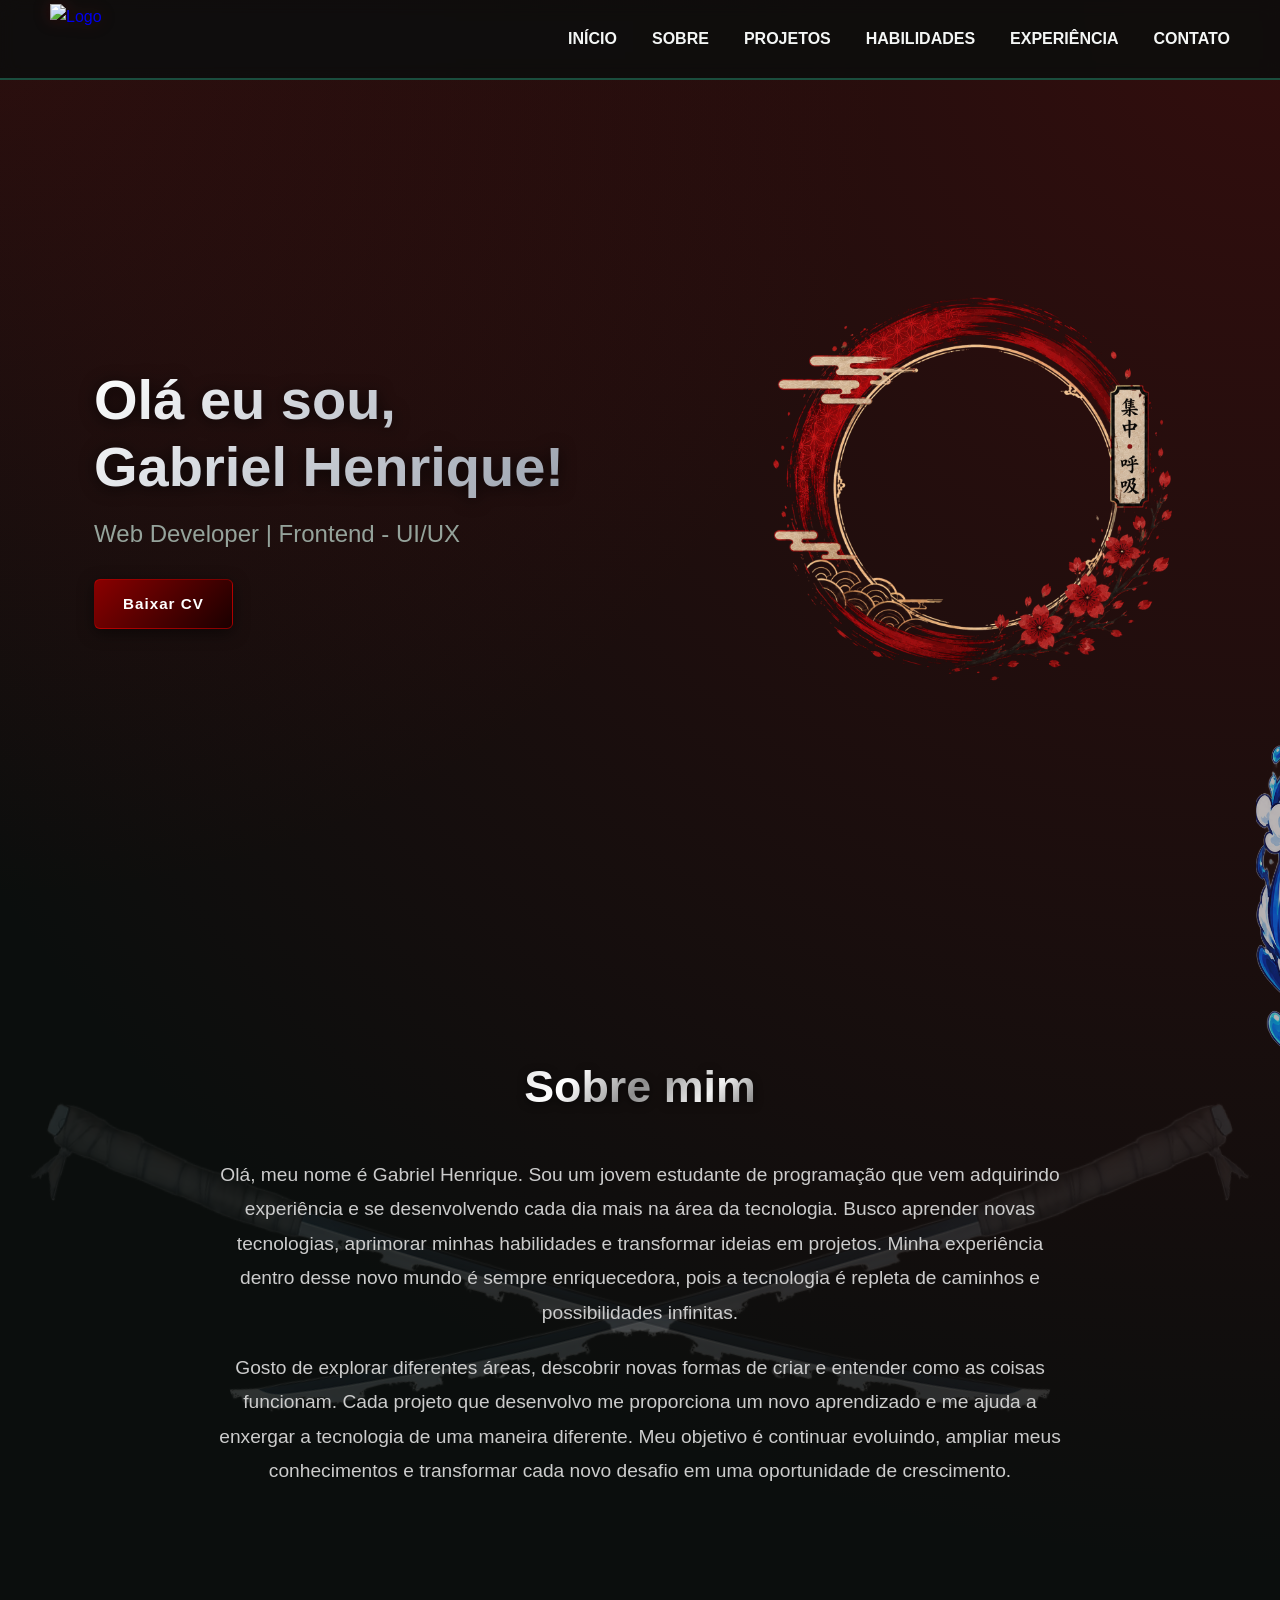
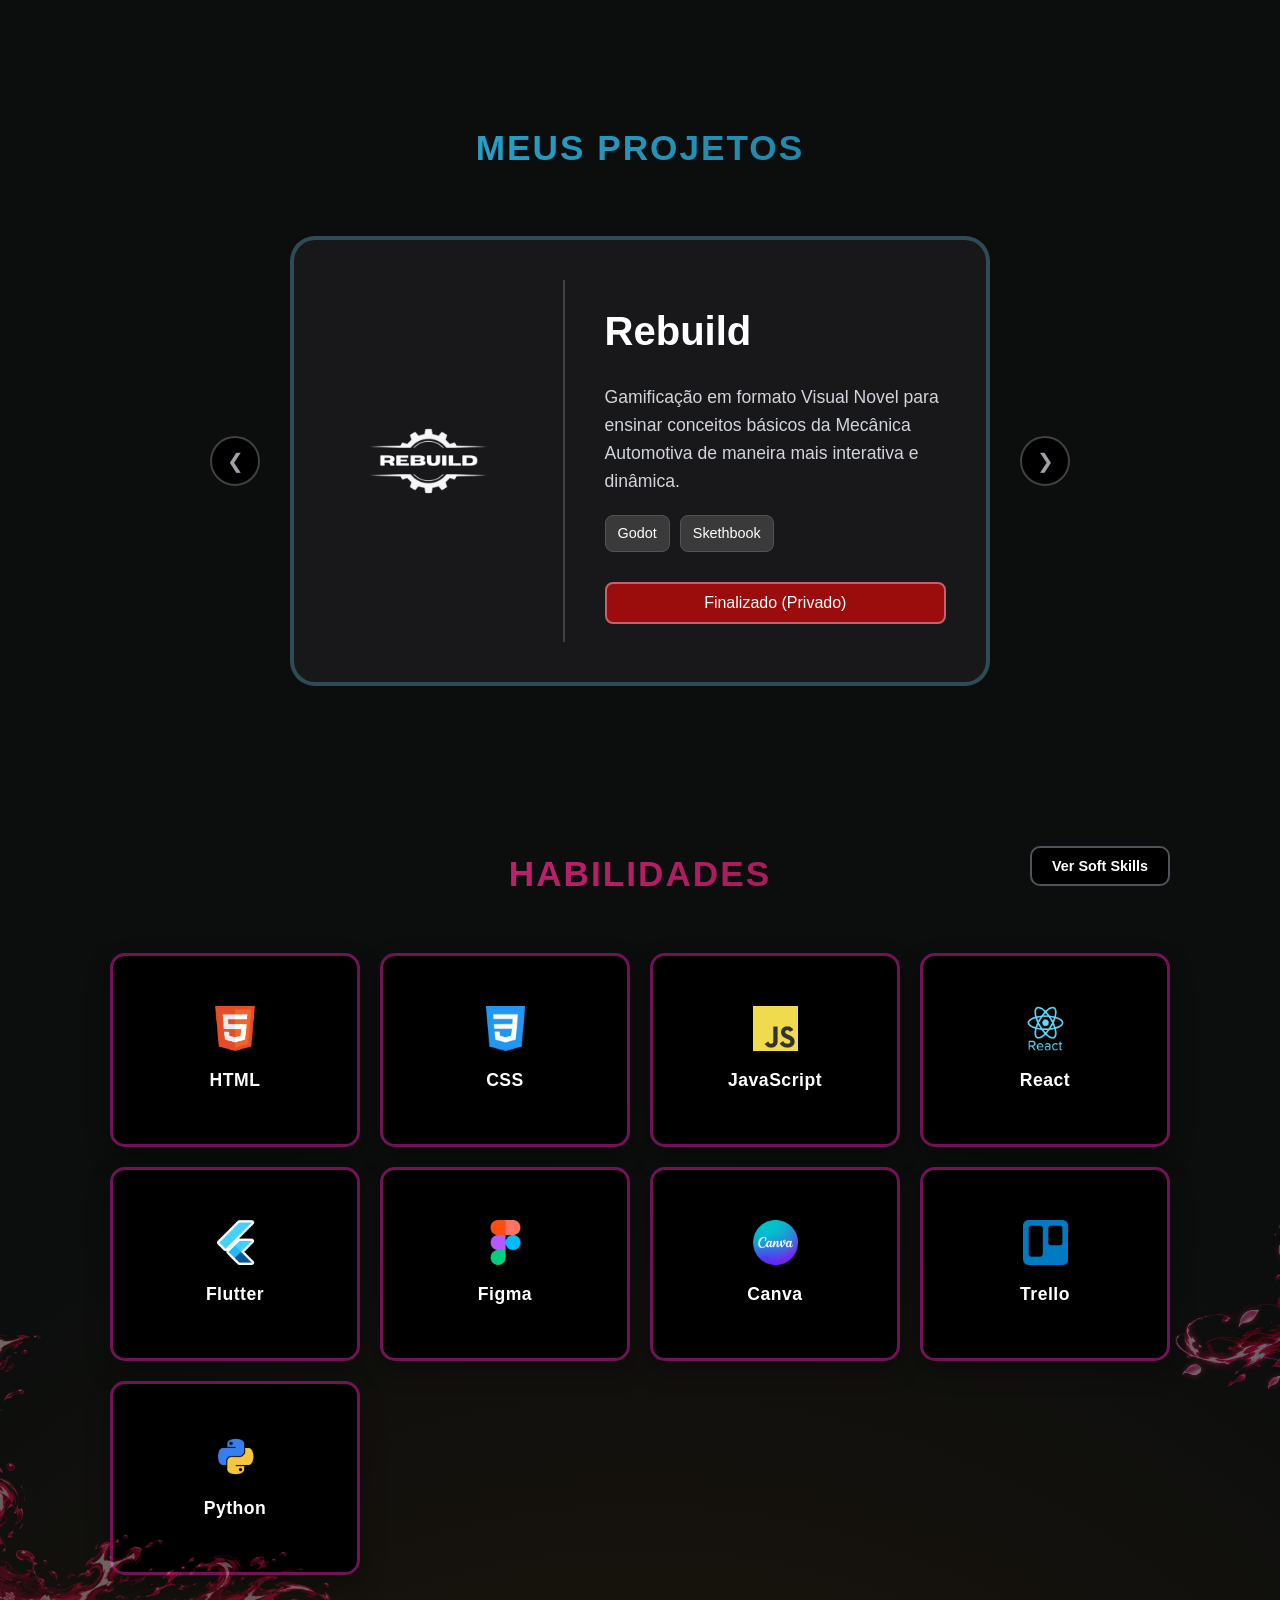
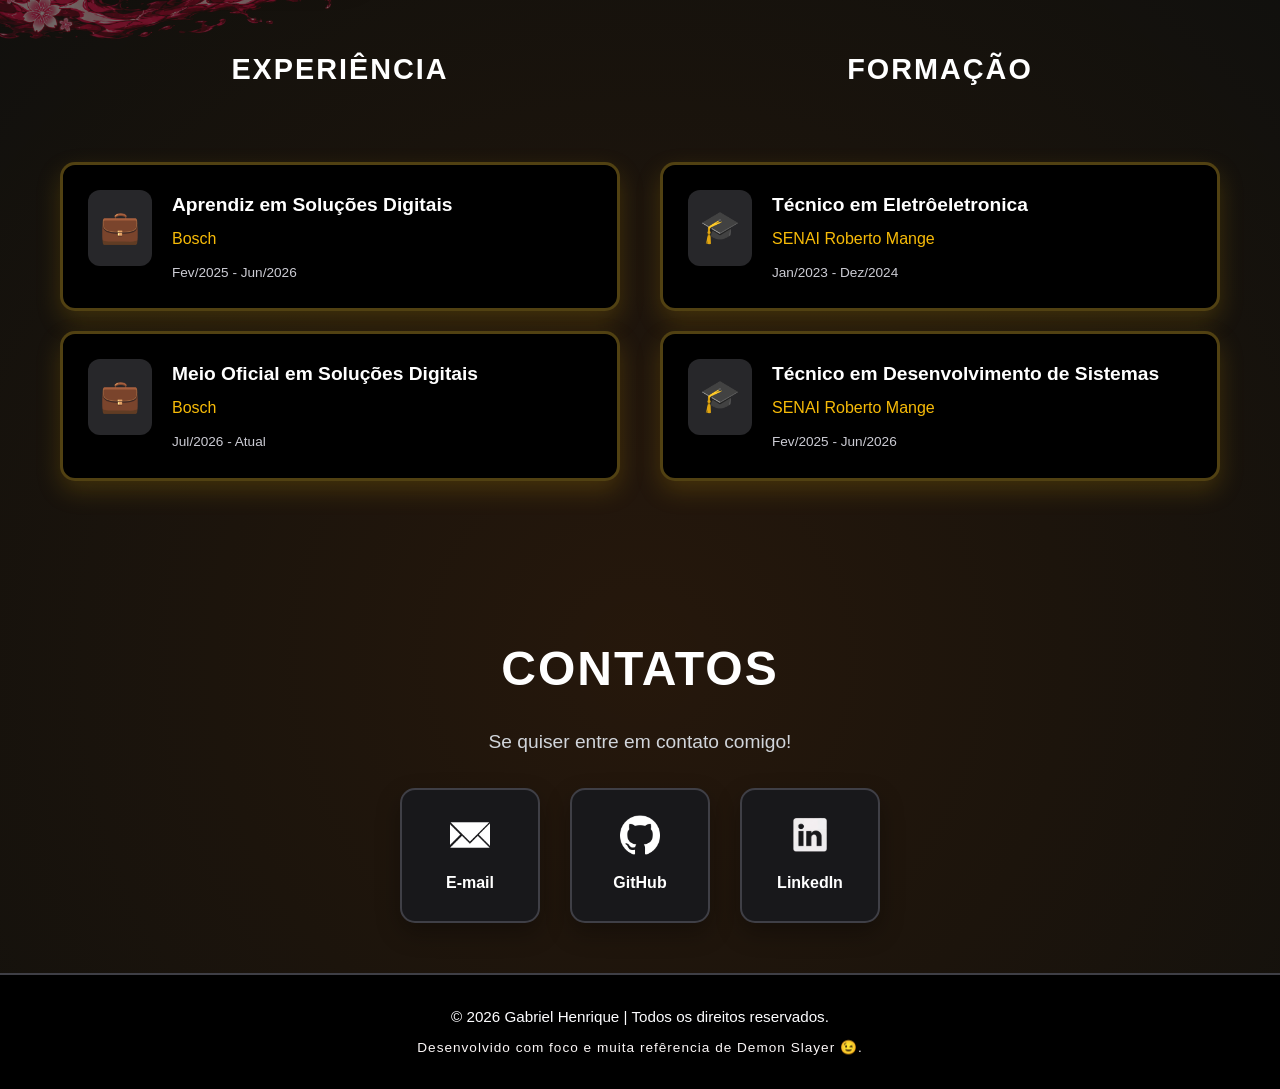
==== commit 69cedd08: "arrumar tudo" ====
--- a/portifolio.html
+++ b/portifolio.html
@@ -9,45 +9,42 @@
 </head>
 
 <body>
-
-    <header class="meu-cabecalho">
-        <nav class="barra-nav">
-            <ul class="menu-lista">
-                <li><a href="#inicio">INÍCIO</a></li>
-                <li><a href="#sobre">SOBRE</a></li>
-                <li><a href="#projetos">PROJETOS</a></li>
-                <li><a href="#habilidades">HABILIDADES</a></li>
-                <li><a href="#experiencias">EXPERIÊNCIA</a></li>
-                <li><a href="#contato">CONTATO</a></li>
-            </ul>
-
-            <a href="#inicio" class="link-logo">
-                <img src="assets/Logo.png" alt="Logo" class="logo-img">
-            </a>
-        </nav>
-        
-        <div class="lampada lampada-esquerda">
-            <img src="assets/Lanternas.png" alt="Lanterna esquerda">
-        </div>
-
-        <div class="lampada lampada-direita">
-            <img src="assets/Lanternas.png" alt="Lanterna direita">
-        </div>
-    </header>
+            
+        <header class="meu-cabecalho">
+
+            <nav class="barra-nav">
+                <a href="#inicio" class="link-logo">
+                    <img src="assets/Logo.png" alt="Logo" class="logo-img">
+                </a>
+
+                <ul class="menu-lista">
+                    <li><a href="#inicio">INÍCIO</a></li>
+                    <li><a href="#sobre">SOBRE</a></li>
+                    <li><a href="#projetos">PROJETOS</a></li>
+                    <li><a href="#habilidades">HABILIDADES</a></li>
+                    <li><a href="#experiencias">EXPERIÊNCIA</a></li>
+                    <li><a href="#contato">CONTATO</a></li>
+                </ul>
+            </nav>
+        </header>
 
     <main>
 
         <!-- SEÇÃO INÍCIO -->
         <section class="inicio" id="inicio">
             <div class="moldura-foto">
-                <img src="assets/fotominha.jpg" alt="Minha foto" class="minha-foto">
+                <img src="" alt="Minha foto" class="minha-foto">
                 <img src="assets/moldura_img.png" alt="Moldura decorativa" class="moldura">
                 <img src="assets/respiracao_agua.png" alt="respiração da agua" class="efeito-agua">
             </div>
             
             <div class="intro">
-                <h1>Olá eu sou,<br> Gabriel Henrique! <img src="assets/respiracao_trovao.png" alt="respiração do trovão" class="efeito-trovao"></h1>
-                <p>Web Developer | Frontend - UI/UX </p>
+                <h1 class="titulo-principal">
+                    Olá eu sou,<br> Gabriel Henrique!
+                </h1>
+                <p class="cargo">Web Developer | Frontend - UI/UX</p>
+                
+                <a href="" class="btn-cv">Baixar CV</a>
             </div>
         </section>
 
--- a/portifolio.css
+++ b/portifolio.css
@@ -1,4 +1,24 @@
+:root {
+  /* Fundo noturno e superfícies */
+  --bg: #0b0e0d;                  /* Preto esverdeado profundo (noite) */
+  --surface: rgba(255, 255, 255, 0.03);
+  --ink: #f4f6f5;                 /* Branco suave para textos */
+  --muted: #95a39b;               /* Cinza esverdeado para subtítulos */
+  --line: rgba(255, 255, 255, 0.08);
+
+  /* As cores oficiais do Tanjiro */
+  --haori-green: #1b4d3e;         /* Verde escuro oficial do haori */
+  --haori-dark: #0f2d24;          /* Verde profundo para sombras */
+  --water-blue: #2274a5;          /* Azul clássico da Respiração da Água */
+  --water-glow: #3299cc;          /* Azul claro para brilhos e detalhes */
+  --sun-red: #cc2929;             /* Vermelho vibrante da Hinokami Kagura */
+  --sun-orange: #e65c00;          /* Laranja intenso das chamas */
+  --shadow: 0 18px 48px rgba(0, 0, 0, 0.7);
+  --glow: rgba(34, 116, 165, 0.35); /* Brilho padrão inspirado na água/sol */
+}
+
 @import url('https://fonts.googleapis.com/css2?family=Montserrat:wght@300;400;500;600;700;800&display=swap');
+
 * {
     margin: 0;
     padding: 0;
@@ -13,92 +33,133 @@
 }
 
 body {
-    background: linear-gradient(135deg, #000000 0%, #1f1e1e 35%, #313131 65%, #000000 100%);
-    background-attachment: fixed;
-    color: #F5F5F5;
-    min-height: 100vh;
-}
-
-/* ==============================
-   NAV BAR, LINKS, LOGO E LAMPADAS 
+  margin: 0;
+  background:
+    radial-gradient(circle at top left, rgba(105, 16, 16, 0.295), transparent 20%),  /* Azul da Água (Sup. Esquerdo) */
+    radial-gradient(circle at top right, rgba(105, 13, 13, 0.418), transparent 35%),   /* Verde do Haori (Sup. Direito) */
+    radial-gradient(circle at 50% 90%, rgba(230, 92, 0, 0.123), transparent 30%),  /* Laranja da Brasa (Baixo Centro) */
+    var(--bg);
+  color: var(--ink);
+  line-height: 1.6;
+  overflow-x: hidden;
+}
+
+/* ==============================
+   NAVBAR
 ================================= */
 
 .meu-cabecalho {
-    background-color: #000000;
-    width: 100%;
-    height: 75px;
     position: fixed;
     top: 0;
     left: 0;
+    width: 100%;
+    height: 80px;
+    background: rgba(11, 14, 13, 0.85);
+    backdrop-filter: blur(8px);
+    border-bottom: 2px solid var(--haori-green, #1b4d3e);
     z-index: 1000;
-    border-bottom: 3px solid #8a8a8a;
-}
+    box-sizing: border-box;
+}
+
+
+/* ==============================
+   BARRA DE NAVEGAÇÃO
+================================= */
 
 .barra-nav {
     width: 100%;
-    max-width: 1200px;
-    height: 80px;
+    max-width: 1400px;
+    height: 100%;
+
     margin: 0 auto;
+    padding: 0 50px;
+
     display: flex;
     align-items: center;
     justify-content: space-between;
-    padding: 0 30px;
-}
+    box-sizing: border-box;
+}
+
+
+/* ==============================
+   LOGO — ESQUERDA
+================================= */
 
 .link-logo {
     display: flex;
     align-items: center;
-    height: 100%;
     text-decoration: none;
+    flex-shrink: 0;
+    position: relative;
+}
+.link-logo {
+    display: flex;
+    align-items: center;
+    text-decoration: none;
+    flex-shrink: 0;
+    position: relative;
 }
 
 .logo-img {
-    height: 80px;
+    display: block;
+    height: 70px;
     width: auto;
     object-fit: contain;
-}
+    filter: drop-shadow(0 0 8px rgba(105, 16, 16, 0.4));
+    transition: filter 0.3s ease, transform 0.3s ease;
+}
+
+.link-logo:hover .logo-img {
+    filter: drop-shadow(0 0 10px var(--haori-green));
+    transform: scale(1.02);
+}
+
+
+/* ==============================
+   MENU — DIREITA
+================================= */
 
 .menu-lista {
     display: flex;
     align-items: center;
-    gap: 50px;
+    gap: 35px;
+    margin: 0;
+    padding: 0;
     list-style: none;
 }
 
+.menu-lista li {
+    margin: 0;
+    padding: 0;
+}
+
 .menu-lista li a {
-    color: #ffffff;
+    color: var(--ink, #ffffff);
     text-decoration: none;
+    font-size: 1rem;
     font-weight: 700;
-    font-size: 1.1rem;
-    transition: color 0.3s ease;
+    position: relative;
+    transition: color 0.3s ease, text-shadow 0.3s ease;
+}
+
+.menu-lista li a::after {
+    content: '';
+    position: absolute;
+    bottom: -4px;
+    left: 0;
+    width: 0;
+    height: 2px;
+    background: var(--haori-green, #1b4d3e);
+    transition: width 0.3s ease;
 }
 
 .menu-lista li a:hover {
-    color: #2cad33;
-}
-
-.lampada {
-    position: fixed;
-    top: 80px;
-    width: 70px;
-    height: 100px;
-    z-index: 2000;
-    pointer-events: none;
-    transition: opacity 0.3s ease, visibility 0.3s ease;
-}
-
-.lampada img {
-    width: 70px;
-    height: 70px;
-    object-fit: contain;
-}
-
-.lampada-esquerda {
-    left: 20px;
-}
-
-.lampada-direita {
-    right: 35px;
+    color: rgba(74, 222, 128, 0.719); /* Um verde vivo que destaca bem no fundo escuro */
+    text-shadow: 0 0 8px rgba(74, 222, 128, 0.4);
+}
+
+.menu-lista li a:hover::after {
+    width: 100%;
 }
 
 main {
@@ -106,8 +167,12 @@
 }
 
 /* ==============================
-    TITULO "OLÁ"
-================================= */
+   TITULO "OLÁ" E INTRO
+================================= */
+
+.intro{
+    position: relative;
+}
 
 .inicio {
     min-height: calc(100vh - 95px);
@@ -115,7 +180,7 @@
     display: flex;
     align-items: center;
     justify-content: center;
-    gap: 250px;
+    gap: 15vw;
     padding: 40px 5vw;
     box-sizing: border-box;
     flex-direction: row-reverse;
@@ -123,13 +188,143 @@
     transform: translateY(-20px);
 }
 
-.inicio h1 {
-    font-size: 3.8rem;
+.inicio h1.titulo-principal {
+    position: relative;
+    font-size: 3.5rem;
+    font-weight: 850;
+    line-height: 1.2;
     margin-bottom: 15px;
-    display: flex;
-    align-items: center;
-    gap: 15px;
+    text-align: left;
+    display: block;
+    
+    background: linear-gradient(
+        135deg, 
+        #ffffff 0%, 
+        #d1d5db 40%, 
+        #9ca3af 100%
+    );
+    -webkit-background-clip: text;
+    -webkit-text-fill-color: transparent;
+    filter: drop-shadow(0 2px 8px rgba(0, 0, 0, 0.7));
+}
+
+.inicio p.cargo {
+    font-size: 1.5rem;
+    color: var(--muted, #95a39b) ;
+    margin-bottom: 25px;
+    text-align: left;
+}
+
+.btn-cv {
+    display: inline-block;
+    background: linear-gradient(135deg, #8a0000 0%, #1a0000 100%);
+    color: #ffffff;
+    padding: 12px 28px;
+    border-radius: 6px;
+    text-decoration: none;
+    font-weight: 700;
+    font-size: 0.95rem;
+    letter-spacing: 1px;
+    border: 1px solid rgba(255, 0, 0, 0.4);
+    box-shadow: 0 4px 15px rgba(0, 0, 0, 0.5);
+    transition: all 0.3s ease;
+}
+
+.btn-cv:hover {
+    background: linear-gradient(135deg, #b30000 0%, #2a0000 100%);
+    transform: translateY(-2px);
+    box-shadow: 0 6px 22px rgba(179, 0, 0, 0.5);
+    border-color: rgba(255, 0, 0, 0.7);
+}
+
+/* ==============================
+   MOLDURA DA FOTO e EFEITOS 
+================================= */
+
+
+.moldura-foto {
+    position: relative;
+    width: 430px;
+    height: 430px;
+    margin-bottom: 20px;
+    flex-shrink: 0;
+}
+
+.minha-foto {
+    width: 78%;
+    height: 78%;
+    border-radius: 50%;
+    object-fit: cover;
+    position: absolute;
+    top: 50%;
+    left: 50%;
+    transform: translate(-50%, -50%);
+    z-index: 1;
+}
+
+.moldura {
+    width: 100%;
+    height: 100%;
+    position: absolute;
+    top: 0;
+    left: 0;
+    z-index: 2;
+    pointer-events: none;
+    object-fit: contain;
+}
+
+.efeito-trovao {
+    position: fixed;
+    left: -350px; 
+    top: 90%; 
+    transform: translateY(-50%); 
+    width: 200px; /* Tamanho base fixo ou controlado */
+    height: auto;
+    pointer-events: none; 
+    opacity: 0.8; 
+}
+
+@media (max-width: 1440px) {
+    .efeito-trovao {
+        left: -500px; /* Distância menor em pixels para a tela do notebook */
+        width: 790px;  /* Reduz levemente para caber proporcionalmente */
+    }
+}
+
+.efeito-agua {
+    position: absolute;
+    top: 400px;        
+    right: -370px;      
+    width: 300px;
+    height: auto;
+    z-index: 3;
+    pointer-events: none;
+    opacity: 0.7;
+}
+
+/* ==============================
+   SEÇÃO SOBRE MIM & ESPADAS
+================================= */
+
+.sobre {
+    width: 100%;
+    min-height: 80vh;
+    position: relative;
+    display: flex;
+    flex-direction: column;
+    align-items: center;
+    justify-content: center;
+    gap: 25px;
+    padding: 80px 20px;
+    scroll-margin-top: 80px;
+}
+
+.sobre h2 {
+    font-size: 2.8rem;
     font-weight: 850;
+    text-align: center;
+    position: relative;
+    z-index: 2;
     
     background: linear-gradient(
         135deg, 
@@ -141,108 +336,23 @@
     );
     -webkit-background-clip: text;
     -webkit-text-fill-color: transparent;
-    
     filter: drop-shadow(0 2px 4px rgba(0, 0, 0, 0.6));
-}
-
-.inicio p {
-    font-size: 1.6rem;
-    color: #ffffff;
-}
-
-/* ==============================
-   MOLDURA DA FOTO e EFEITOS 
-================================= */
-
-.moldura-foto {
-    position: relative;
-    width: 430px;
-    height: 430px;
-    margin-bottom: 20px;
-}
-
-.minha-foto {
-    width: 78%;
-    height: 78%;
-    border-radius: 50%;
-    object-fit: cover;
-    position: absolute;
-    top: 50%;
-    left: 50%;
-    transform: translate(-50%, -50%);
-    z-index: 1;
-}
-
-.moldura {
-    width: 100%;
-    height: 100%;
-    position: absolute;
-    top: 0;
-    left: 0;
-    z-index: 2;
-    pointer-events: none;
-    object-fit: contain;
-}
-
-.efeito-trovao {
-    position: absolute;
-    left: -230px;
-    top: 120px;
-    transform: translateY(-50%);
-    width: 250px;
-    height: auto;
-    object-fit: contain;
-    pointer-events: none; 
-    opacity: 0.7;       
-}
-
-.efeito-agua {
-    position: absolute;
-    top: 400px;         
-    right: -370px;       
-    width: 300px;
-    height: auto;
-    z-index: 3;
-    pointer-events: none;
-    opacity: 0.7;
-}
-
-/* ==============================
-   SEÇÃO SOBRE MIM & ESPADAS
-================================= */
-
-.sobre {
-    width: 100%;
-    min-height: 70vh;
-    position: relative;
-    display: flex;
-    flex-direction: column;
-    align-items: center;
-    justify-content: center;
-    gap: 25px;
-    padding: 60px 20px;
-}
-
-.sobre h2 {
-    font-size: 2.2rem; 
-    
+    margin-bottom: 10px;
 }
 
 .sobre-conteudo {
     position: relative;
-    max-width: 950px;
+    max-width: 850px;
     width: 100%;
     text-align: center;
     z-index: 2; 
 }
 
-
 .sobre-conteudo p {
-    font-size: 1.3rem;
-    color: #ffffff;
-    line-height: 1.7;
+    font-size: 1.2rem;
+    color: #cccccc;
+    line-height: 1.8;
     margin-bottom: 20px;
-    
 }
 
 /* ÁREA DAS ESPADAS */
@@ -263,7 +373,7 @@
     height: auto;
     top: 50%;
     left: 50%;
-    opacity: 0.2;
+    opacity: 0.15;
     pointer-events: none;
 }
 
@@ -297,7 +407,6 @@
     font-weight: 700;
     letter-spacing: 2px;
     text-transform: uppercase;
-    
 }
 
 .carrossel {
@@ -306,9 +415,10 @@
     align-items: center;
     gap: 30px;
     position: relative;
-    max-width: 1100px;
+    max-width: 1000px;
     margin: 0 auto;
     min-height: 450px;
+    padding: 0 70px;
 }
 
 .projeto-card {
@@ -329,7 +439,6 @@
     border-color: #31c0f0;
     transform: translateY(-5px);
 }
-
 
 .projeto-card.ativo {
     display: flex;
@@ -435,34 +544,27 @@
 }
 
 .seta {
-    width: 60px;
-    height: 60px;
+    width: 50px;
+    height: 50px;
     border: 2px solid #3f3f46;
     border-radius: 50%;
     background: #000000;
     color: #a1a1aa;
-    font-size: 24px;
+    font-size: 20px;
     cursor: pointer;
-    transition: 0.3s;
-    position: absolute;
-    top: 50%;
-    transform: translateY(-50%);
+    transition: 0.3s; 
+    display: flex;
+    justify-content: center;
+    align-items: center;
+    flex-shrink: 0;
     z-index: 10;
-    display: flex;
-    justify-content: center;
-    align-items: center;
 }
 
 .seta:hover {
     border-color: #31c0f0;
     color: #edf2f3;
-    transform: translateY(-50%) scale(1.1);
-}
-
-.seta-esquerda { left: 0; }
-.seta-direita { right: 0; }
-
-
+    transform: scale(1.1);
+}
 
 /* ==================================
    HABILIDADES E KEKKIJUTSU(DECORAÇÃO)
@@ -489,10 +591,7 @@
     background: linear-gradient(135deg, #e22584 0%, #831744 100%);
     -webkit-background-clip: text;
     -webkit-text-fill-color: transparent;
-     
-}
-
-
+}
 
 .skills-toggle-btn {
     position: absolute;
@@ -616,8 +715,8 @@
 .curriculo-section {
     width: 100%;
     max-width: 1200px;
-    margin: 80px auto 0 auto; 
-    padding: 280px 20px;
+    margin: 0 auto; 
+    padding: 160px 20px 80px 20px;
     box-sizing: border-box;
 }
 
@@ -629,8 +728,6 @@
     letter-spacing: 2px;
     text-transform: uppercase;
     text-align: center;
-    
-   
 }
 
 .curriculo-container {
@@ -703,8 +800,8 @@
 .contato-section {
     width: 100%;
     max-width: 700px;
-    margin: 10px auto 0 auto; /* O valor negativo puxa a seção para cima */
-    padding: 1px 20px;
+    margin: 60px auto 0 auto; 
+    padding: 10px 20px;
     box-sizing: border-box;
     text-align: center;
 }
@@ -716,7 +813,6 @@
     font-weight: 700;
     letter-spacing: 2px;
     text-transform: uppercase;
-   
 }
 
 .contato-section p {
@@ -797,4 +893,5 @@
     font-size: 0.85rem !important;
     font-weight: 500;
     letter-spacing: 1px;
-}+}
+
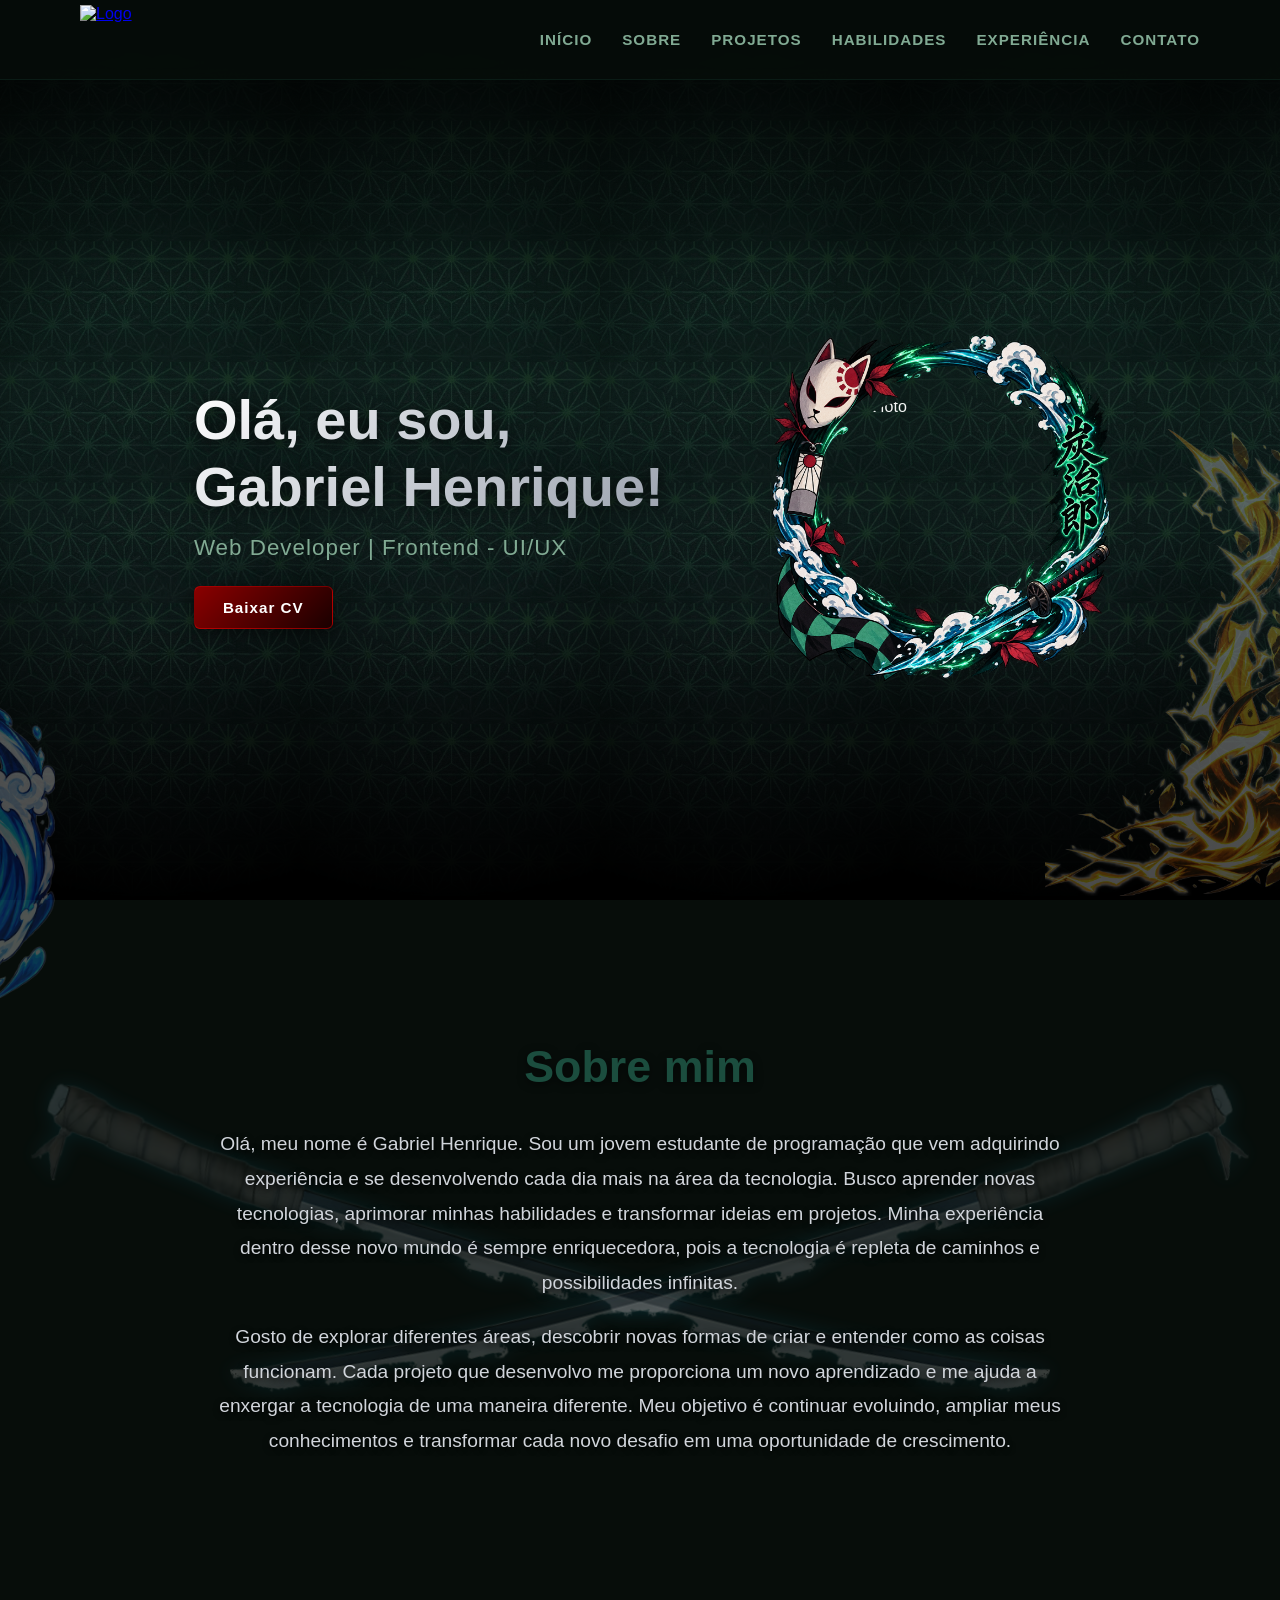
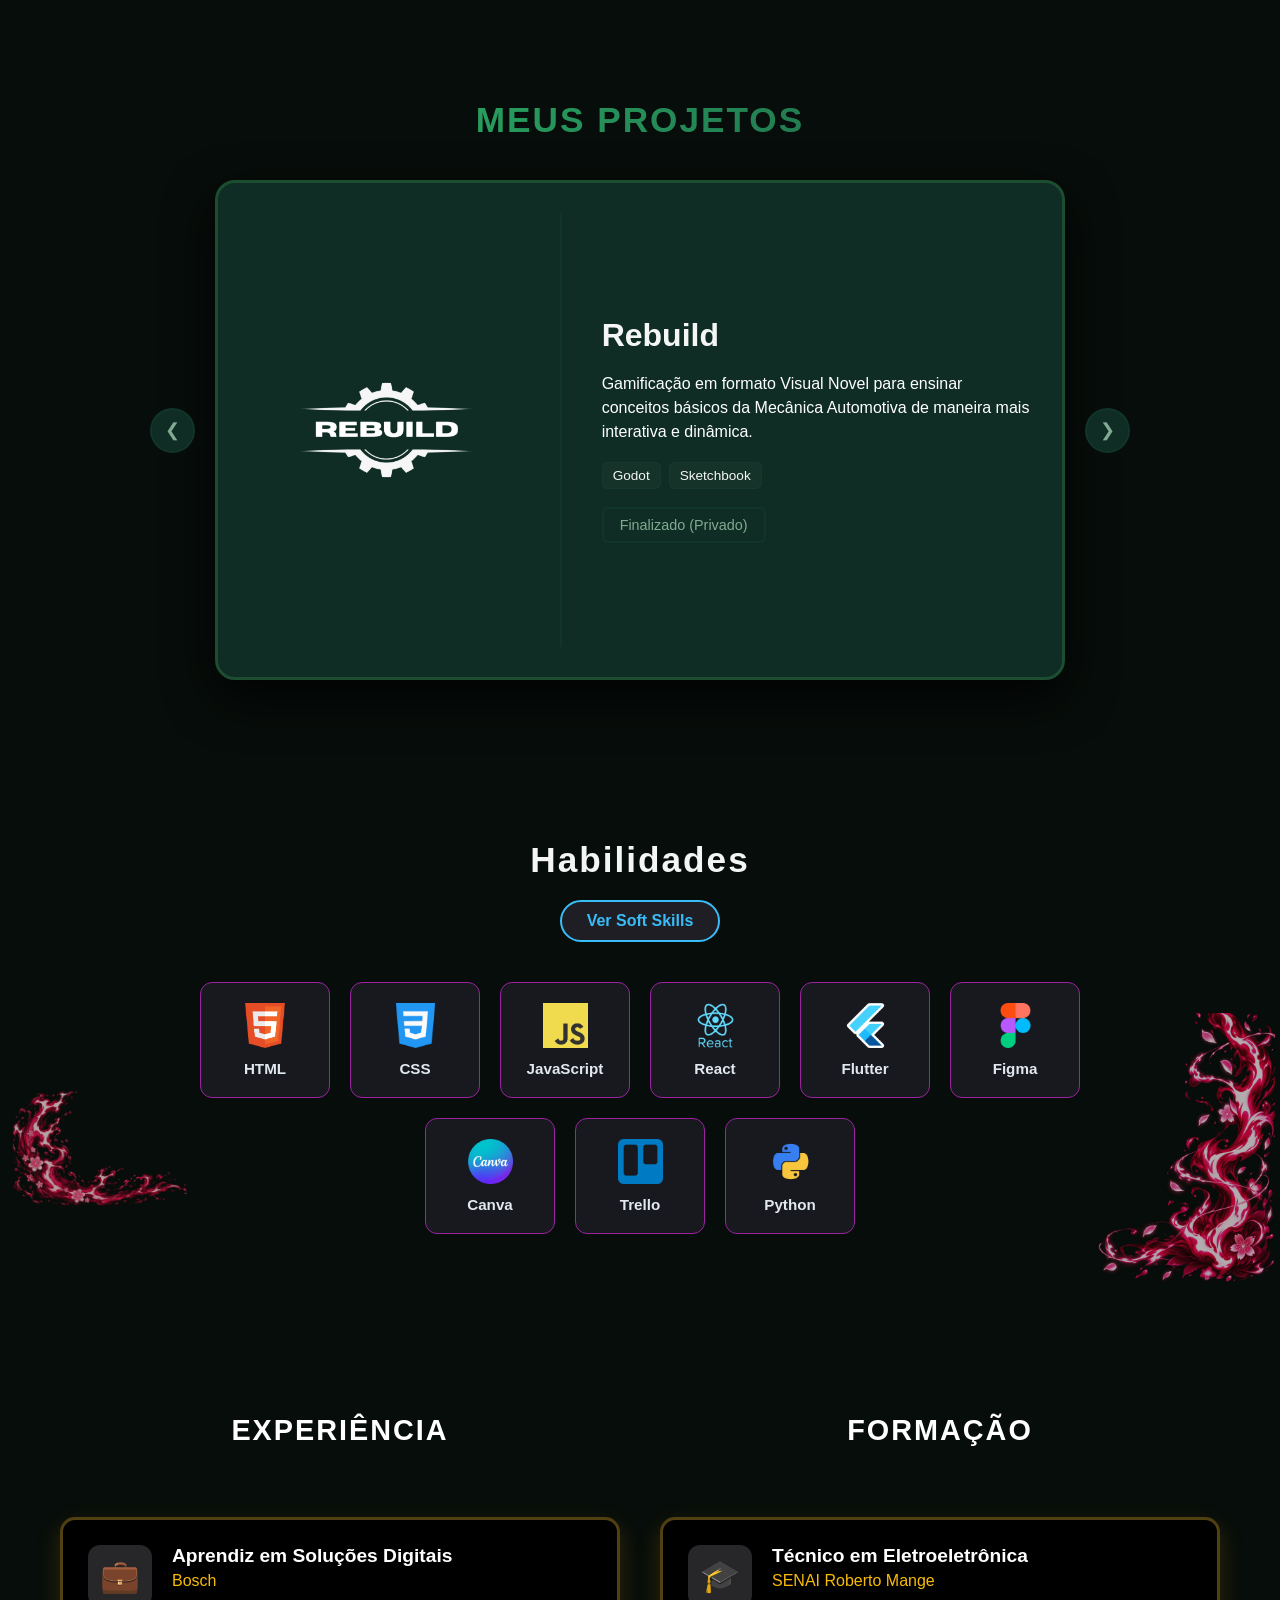
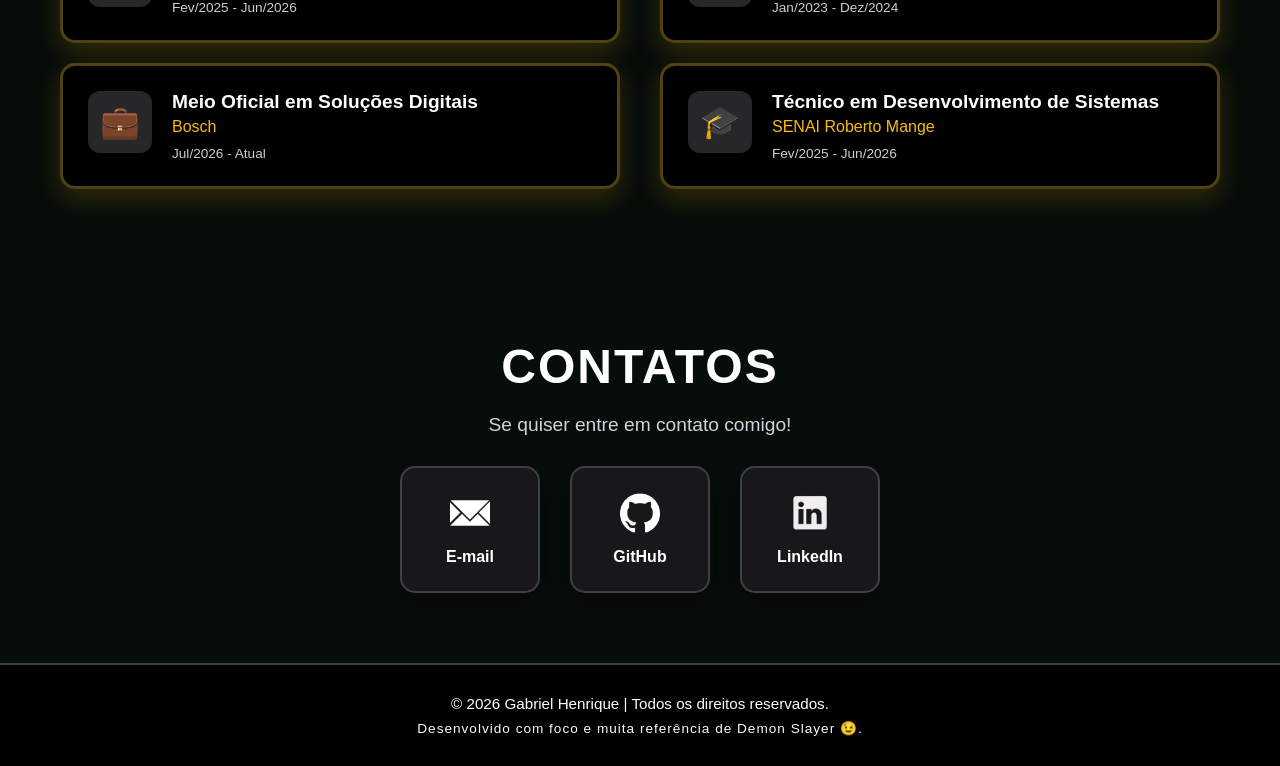
==== commit d377b27e: "update" ====
--- a/portifolio.html
+++ b/portifolio.html
@@ -4,55 +4,56 @@
 <head>
     <meta charset="UTF-8">
     <meta name="viewport" content="width=device-width, initial-scale=1.0">
-    <title>Gabriel Santos | Portifólio </title>
+    <title>Gabriel Santos | Portfólio</title>
     <link rel="stylesheet" href="portifolio.css">
 </head>
 
 <body>
-            
-        <header class="meu-cabecalho">
-
-            <nav class="barra-nav">
-                <a href="#inicio" class="link-logo">
-                    <img src="assets/Logo.png" alt="Logo" class="logo-img">
-                </a>
-
-                <ul class="menu-lista">
-                    <li><a href="#inicio">INÍCIO</a></li>
-                    <li><a href="#sobre">SOBRE</a></li>
-                    <li><a href="#projetos">PROJETOS</a></li>
-                    <li><a href="#habilidades">HABILIDADES</a></li>
-                    <li><a href="#experiencias">EXPERIÊNCIA</a></li>
-                    <li><a href="#contato">CONTATO</a></li>
-                </ul>
-            </nav>
-        </header>
+
+    <header class="meu-cabecalho">
+        <nav class="barra-nav">
+            <a href="#inicio" class="link-logo">
+                <img src="assets/Logo.png" alt="Logo" class="logo-img">
+            </a>
+
+            <ul class="menu-lista">
+                <li><a href="#inicio">INÍCIO</a></li>
+                <li><a href="#sobre">SOBRE</a></li>
+                <li><a href="#projetos">PROJETOS</a></li>
+                <li><a href="#habilidades">HABILIDADES</a></li>
+                <li><a href="#experiencias">EXPERIÊNCIA</a></li>
+                <li><a href="#contato">CONTATO</a></li>
+            </ul>
+        </nav>
+    </header>
 
     <main>
 
         <!-- SEÇÃO INÍCIO -->
         <section class="inicio" id="inicio">
-            <div class="moldura-foto">
-                <img src="" alt="Minha foto" class="minha-foto">
+            <figure class="moldura-foto">
+                <img src="assets/minha-foto.png" alt="Minha foto" class="minha-foto">
                 <img src="assets/moldura_img.png" alt="Moldura decorativa" class="moldura">
-                <img src="assets/respiracao_agua.png" alt="respiração da agua" class="efeito-agua">
-            </div>
+            </figure>
+            
+            <img src="assets/respiracao_agua.png" alt="Respiração da água" class="efeito-agua">
+            <img src="assets/respiracao_trovao.png" alt="Respiração do Trovão" class="efeito-trovao">
             
             <div class="intro">
                 <h1 class="titulo-principal">
-                    Olá eu sou,<br> Gabriel Henrique!
+                    Olá, eu sou,<br> Gabriel Henrique!
                 </h1>
                 <p class="cargo">Web Developer | Frontend - UI/UX</p>
                 
-                <a href="" class="btn-cv">Baixar CV</a>
+                <a href="#contato" class="btn-cv">Baixar CV</a>
             </div>
         </section>
 
         <!-- SEÇÃO SOBRE -->
         <section class="sobre" id="sobre">
             <div class="espadas-fundo">
-                <img src="assets/inosuke_sword.png" alt="espada-esquerda" class="espada espada-esquerda">
-                <img src="assets/inosuke_sword2.png" alt="espada-direita" class="espada espada-direita">
+                <img src="assets/inosuke_sword.png" alt="Espada esquerda" class="espada espada-esquerda">
+                <img src="assets/inosuke_sword2.png" alt="Espada direita" class="espada espada-direita">
             </div>
  
             <h2>Sobre mim</h2>
@@ -87,7 +88,7 @@
                         <p>Gamificação em formato Visual Novel para ensinar conceitos básicos da Mecânica Automotiva de maneira mais interativa e dinâmica.</p>
                         <div class="tecnologias">
                             <span>Godot</span>
-                            <span>Skethbook</span>
+                            <span>Sketchbook</span>
                         </div>
                         <button class="status-btn privado">Finalizado (Privado)</button>
                     </div>
@@ -116,8 +117,8 @@
 
         <!-- HABILIDADES --> 
         <section class="skills-section" id="habilidades">
-            <img src="assets/kekkijutsu.png" alt="kekkijutsu Esquerdo" class="kekkijutsu-decor-left">
-            <img src="assets/kekkijutsu2.png" alt="kekkijutsu Direito" class="kekkijutsu-decor-right">
+            <img src="assets/kekkijutsu.png" alt="Kekkijutsu Esquerdo" class="kekkijutsu-decor-left">
+            <img src="assets/kekkijutsu2.png" alt="Kekkijutsu Direito" class="kekkijutsu-decor-right">
 
             <h2>Habilidades</h2>
             <button id="btn-toggle-skills" class="skills-toggle-btn">Ver Soft Skills</button>
@@ -142,7 +143,7 @@
                 <div class="skills-bloco hidden" id="bloco-soft">
                    <div class="skills-grid">
                        <div class="skill-item"><img src="assets/equipe.png" alt="Trabalho em Equipe"><span>Trabalho em Equipe</span></div>
-                       <div class="skill-item"><img src="assets/comunicacao.png" alt="Comunicação"><span>Comunicação</span></div>             
+                       <div class="skill-item"><img src="assets/comunicacao.png" alt="Comunicação"><span>Comunicação</span></div>            
                        <div class="skill-item"><img src="assets/resiliencia.png" alt="Resiliência"><span>Resiliência</span></div>
                        <div class="skill-item"><img src="assets/pensamento.png" alt="Pensamento"><span>Pensamento Crítico</span></div>
                    </div>
@@ -160,7 +161,7 @@
                         <div class="card-icon">💼</div>
                         <div class="card-info">
                             <h3>Aprendiz em Soluções Digitais</h3>
-                            <p class="empresa">Bosch </p>
+                            <p class="empresa">Bosch</p>
                             <span class="periodo">Fev/2025 - Jun/2026</span>
                         </div>
                     </div>
@@ -175,14 +176,13 @@
                     </div>
                 </div>
 
-
                 <div class="curriculo-coluna">
                     <h2>Formação</h2>
                     
                     <div class="curriculo-card">
                         <div class="card-icon">🎓</div>
                         <div class="card-info">
-                            <h3>Técnico em Eletrôeletronica</h3>
+                            <h3>Técnico em Eletroeletrônica</h3>
                             <p class="empresa">SENAI Roberto Mange</p>
                             <span class="periodo">Jan/2023 - Dez/2024</span>
                         </div>
@@ -196,7 +196,6 @@
                             <span class="periodo">Fev/2025 - Jun/2026</span>
                         </div>
                     </div>
-
                 </div>
             </div>
         </section>
@@ -221,18 +220,16 @@
             </div>
         </section>
 
-
         <footer class="footer-section">
             <div class="footer-content">
                 <p>&copy; 2026 Gabriel Henrique | Todos os direitos reservados.</p>
-                <p class="footer-tema">Desenvolvido com foco e muita refêrencia de Demon Slayer 😉.</p>
+                <p class="footer-tema">Desenvolvido com foco e muita referência de Demon Slayer 😉.</p>
             </div>
         </footer>
 
-        <script src="portifolio.js"></script>
-
-
     </main>
+
+    <script src="portifolio.js"></script>
 </body>
 
 </html>
--- a/portifolio.css
+++ b/portifolio.css
@@ -1,21 +1,30 @@
-:root {
-  /* Fundo noturno e superfícies */
-  --bg: #0b0e0d;                  /* Preto esverdeado profundo (noite) */
-  --surface: rgba(255, 255, 255, 0.03);
-  --ink: #f4f6f5;                 /* Branco suave para textos */
-  --muted: #95a39b;               /* Cinza esverdeado para subtítulos */
-  --line: rgba(255, 255, 255, 0.08);
-
-  /* As cores oficiais do Tanjiro */
-  --haori-green: #1b4d3e;         /* Verde escuro oficial do haori */
-  --haori-dark: #0f2d24;          /* Verde profundo para sombras */
-  --water-blue: #2274a5;          /* Azul clássico da Respiração da Água */
-  --water-glow: #3299cc;          /* Azul claro para brilhos e detalhes */
-  --sun-red: #cc2929;             /* Vermelho vibrante da Hinokami Kagura */
-  --sun-orange: #e65c00;          /* Laranja intenso das chamas */
-  --shadow: 0 18px 48px rgba(0, 0, 0, 0.7);
-  --glow: rgba(34, 116, 165, 0.35); /* Brilho padrão inspirado na água/sol */
-}
+/* ==============================
+   CONFIGURAÇÕES GLOBAIS E VARIÁVEIS
+================================= */
+
+/* Fundo noturno e superfícies */
+
+:root{
+    --bg: #070d0a;                 /* Preto esverdeado bem profundo */
+    --surface: rgba(255, 255, 255, 0.03);
+    --ink: #f4f6f5;                 /* Branco suave para textos */
+    --muted: #81aa93;               /* Cinza esverdeado suave para subtítulos */
+    --line: rgba(27, 77, 62, 0.25);   /* Linhas sutis com toque verde */
+    
+    /* A paleta verde oficial do Tanjiro e detalhes do Haori/Hinokami */
+    --haori-green: #1b4d3e;         /* Verde escuro clássico do haori */
+    --haori-dark: #0f2d24;          /* Verde profundo para sombras e fundos profundos */
+    --green-neon: #2ecc71;          /* Verde vibrante para destaques e elementos ativos */
+    --green-glow: rgba(46, 204, 113, 0.35); /* Brilho suave esmeralda */
+    
+    --sun-red: #cc2929;             /* Vermelho da Hinokami Kagura para detalhes e botões de destaque */
+    --sun-orange: #e65c00;          /* Laranja intenso das chamas */
+    
+    --shadow: 0 18px 48px rgba(0, 0, 0, 0.8);
+    --glow: rgba(46, 204, 113, 0.25); /* Brilho padrão harmonizado com o verde */
+}
+
+
 
 @import url('https://fonts.googleapis.com/css2?family=Montserrat:wght@300;400;500;600;700;800&display=swap');
 
@@ -28,20 +37,21 @@
 
 html {
     scroll-behavior: smooth;
-    max-width: 100%;
+    width: 100%;
     overflow-x: hidden;
 }
 
 body {
-  margin: 0;
-  background:
-    radial-gradient(circle at top left, rgba(105, 16, 16, 0.295), transparent 20%),  /* Azul da Água (Sup. Esquerdo) */
-    radial-gradient(circle at top right, rgba(105, 13, 13, 0.418), transparent 35%),   /* Verde do Haori (Sup. Direito) */
-    radial-gradient(circle at 50% 90%, rgba(230, 92, 0, 0.123), transparent 30%),  /* Laranja da Brasa (Baixo Centro) */
-    var(--bg);
-  color: var(--ink);
-  line-height: 1.6;
-  overflow-x: hidden;
+    background-color: var(--bg);
+    background-image: 
+        radial-gradient(circle at center, transparent 30%, rgb(0, 0, 0) 95%),
+        linear-gradient(rgba(21, 102, 62, 0.192), rgba(31, 94, 62, 0.082)), 
+        url('assets/haori.jpg'); 
+    background-repeat: repeat;    
+    background-size: 300px;       
+    background-attachment: fixed; 
+    color: var(--ink);
+    width: 100%;
 }
 
 /* ==============================
@@ -54,108 +64,74 @@
     left: 0;
     width: 100%;
     height: 80px;
-    background: rgba(11, 14, 13, 0.85);
-    backdrop-filter: blur(8px);
-    border-bottom: 2px solid var(--haori-green, #1b4d3e);
+    background: rgba(7, 13, 10, 0.85); 
+    backdrop-filter: blur(10px);       
+    border-bottom: 1px solid var(--line); 
     z-index: 1000;
+    display: flex;
+    align-items: center;
     box-sizing: border-box;
 }
 
-
-/* ==============================
-   BARRA DE NAVEGAÇÃO
-================================= */
-
 .barra-nav {
-    width: 100%;
-    max-width: 1400px;
-    height: 100%;
-
+    max-width: 1200px;
+    width: 100%;
     margin: 0 auto;
-    padding: 0 50px;
-
-    display: flex;
-    align-items: center;
+    padding: 0 40px;
+    display: flex;
     justify-content: space-between;
-    box-sizing: border-box;
-}
-
-
-/* ==============================
-   LOGO — ESQUERDA
-================================= */
+    align-items: center;
+}
 
 .link-logo {
     display: flex;
     align-items: center;
-    text-decoration: none;
-    flex-shrink: 0;
-    position: relative;
-}
-.link-logo {
-    display: flex;
-    align-items: center;
-    text-decoration: none;
-    flex-shrink: 0;
-    position: relative;
 }
 
 .logo-img {
-    display: block;
     height: 70px;
     width: auto;
     object-fit: contain;
-    filter: drop-shadow(0 0 8px rgba(105, 16, 16, 0.4));
-    transition: filter 0.3s ease, transform 0.3s ease;
-}
-
-.link-logo:hover .logo-img {
-    filter: drop-shadow(0 0 10px var(--haori-green));
-    transform: scale(1.02);
-}
-
-
-/* ==============================
-   MENU — DIREITA
-================================= */
+    transition: transform 0.3s ease;
+}
+
+.logo-img:hover {
+    transform: scale(1.05);
+}
 
 .menu-lista {
-    display: flex;
-    align-items: center;
-    gap: 35px;
+    list-style: none;
+    display: flex;
+    gap: 30px;
     margin: 0;
     padding: 0;
-    list-style: none;
-}
-
-.menu-lista li {
-    margin: 0;
-    padding: 0;
 }
 
 .menu-lista li a {
-    color: var(--ink, #ffffff);
+    color: var(--muted);
     text-decoration: none;
-    font-size: 1rem;
-    font-weight: 700;
-    position: relative;
+    font-size: 0.95rem;
+    font-weight: 600;
+    letter-spacing: 1px;
     transition: color 0.3s ease, text-shadow 0.3s ease;
+    position: relative;
+    padding: 5px 0;
+}
+
+.menu-lista li a:hover {
+    color: var(--ink);
+    text-shadow: 0 0 10px var(--green-neon);
 }
 
 .menu-lista li a::after {
     content: '';
     position: absolute;
-    bottom: -4px;
+    bottom: 0;
     left: 0;
     width: 0;
     height: 2px;
-    background: var(--haori-green, #1b4d3e);
+    background-color: var(--green-neon);
     transition: width 0.3s ease;
-}
-
-.menu-lista li a:hover {
-    color: rgba(74, 222, 128, 0.719); /* Um verde vivo que destaca bem no fundo escuro */
-    text-shadow: 0 0 8px rgba(74, 222, 128, 0.4);
 }
 
 .menu-lista li a:hover::after {
@@ -167,25 +143,27 @@
 }
 
 /* ==============================
-   TITULO "OLÁ" E INTRO
+   SEÇÃO INÍCIO 
 ================================= */
 
-.intro{
-    position: relative;
-}
-
 .inicio {
-    min-height: calc(100vh - 95px);
-    width: 100%;
-    display: flex;
-    align-items: center;
-    justify-content: center;
-    gap: 15vw;
-    padding: 40px 5vw;
+    min-height: calc(100vh - 115px);
+    width: 100%;
+    display: flex;
+    align-items: center;
+    justify-content: center;
+    gap: 8vw;
+    padding: 60px 5vw;
     box-sizing: border-box;
     flex-direction: row-reverse;
     text-align: left;
-    transform: translateY(-20px);
+    position: relative;
+}
+
+.intro {
+    position: relative;
+    max-width: 550px;
+    animation: surgirDaSombra 1s cubic-bezier(0.16, 1, 0.3, 1) forwards;
 }
 
 .inicio h1.titulo-principal {
@@ -196,23 +174,18 @@
     margin-bottom: 15px;
     text-align: left;
     display: block;
-    
-    background: linear-gradient(
-        135deg, 
-        #ffffff 0%, 
-        #d1d5db 40%, 
-        #9ca3af 100%
-    );
+    background: linear-gradient(135deg, #ffffff 0%, #d1d5db 40%, #9ca3af 100%);
     -webkit-background-clip: text;
     -webkit-text-fill-color: transparent;
     filter: drop-shadow(0 2px 8px rgba(0, 0, 0, 0.7));
 }
 
 .inicio p.cargo {
-    font-size: 1.5rem;
-    color: var(--muted, #95a39b) ;
+    font-size: 1.4rem;
+    color: var(--muted);
     margin-bottom: 25px;
     text-align: left;
+    letter-spacing: 1px;
 }
 
 .btn-cv {
@@ -238,68 +211,75 @@
 }
 
 /* ==============================
-   MOLDURA DA FOTO e EFEITOS 
+   MOLDURA DA FOTO E EFEITOS
 ================================= */
 
-
 .moldura-foto {
     position: relative;
-    width: 430px;
-    height: 430px;
-    margin-bottom: 20px;
+    width: 320px;
+    height: 350px;
     flex-shrink: 0;
+    display: flex;
+    align-items: center;
+    justify-content: center;
+    overflow: visible; 
+    animation: surgirDaSombra 1.2s cubic-bezier(0.16, 1, 0.3, 1) 0.2s forwards;
+    opacity: 0;
 }
 
 .minha-foto {
-    width: 78%;
-    height: 78%;
+    width: 220px;
+    height: 220px;
     border-radius: 50%;
     object-fit: cover;
     position: absolute;
     top: 50%;
     left: 50%;
     transform: translate(-50%, -50%);
-    z-index: 1;
+    z-index: 2;
 }
 
 .moldura {
-    width: 100%;
-    height: 100%;
+    width: 350px;
+    height: 350px;
     position: absolute;
     top: 0;
     left: 0;
-    z-index: 2;
+    z-index: 3;
     pointer-events: none;
     object-fit: contain;
 }
 
-.efeito-trovao {
-    position: fixed;
-    left: -350px; 
-    top: 90%; 
-    transform: translateY(-50%); 
-    width: 200px; /* Tamanho base fixo ou controlado */
-    height: auto;
-    pointer-events: none; 
-    opacity: 0.8; 
-}
-
-@media (max-width: 1440px) {
-    .efeito-trovao {
-        left: -500px; /* Distância menor em pixels para a tela do notebook */
-        width: 790px;  /* Reduz levemente para caber proporcionalmente */
-    }
-}
-
 .efeito-agua {
     position: absolute;
-    top: 400px;        
-    right: -370px;      
-    width: 300px;
+    width: 250px; 
     height: auto;
-    z-index: 3;
+    top: 70%;
+    left: -70px;
+    transform: translate(-50%);
+    z-index: 1; 
     pointer-events: none;
-    opacity: 0.7;
+    opacity: 0.3;   
+}
+
+.efeito-trovao {
+    position: absolute;
+    width: 250px; 
+    height: auto;
+    top: 40%;
+    right: -140px;
+    transform: translate(-50%);
+    z-index: 1; 
+    pointer-events: none;
+    opacity: 0.3;   
+}
+
+
+
+
+@keyframes surgirDaSombra {
+    0% { opacity: 0; transform: translateY(30px) scale(0.95); }
+    100% { opacity: 1; transform: translateY(0) scale(1); }
 }
 
 /* ==============================
@@ -325,17 +305,7 @@
     text-align: center;
     position: relative;
     z-index: 2;
-    
-    background: linear-gradient(
-        135deg, 
-        #e0e0e0 0%, 
-        #ffffff 25%, 
-        #8c8c8c 50%, 
-        #f2f2f2 75%, 
-        #595959 100%
-    );
-    -webkit-background-clip: text;
-    -webkit-text-fill-color: transparent;
+    color: var(--haori-green);
     filter: drop-shadow(0 2px 4px rgba(0, 0, 0, 0.6));
     margin-bottom: 10px;
 }
@@ -350,12 +320,12 @@
 
 .sobre-conteudo p {
     font-size: 1.2rem;
-    color: #cccccc;
+    color: #d1d5db;
     line-height: 1.8;
     margin-bottom: 20px;
-}
-
-/* ÁREA DAS ESPADAS */
+    text-shadow: 0 2px 6px rgba(0, 0, 0, 0.9); 
+}
+
 .espadas-fundo {
     position: absolute;
     width: 600px;
@@ -373,17 +343,13 @@
     height: auto;
     top: 50%;
     left: 50%;
-    opacity: 0.15;
+    opacity: 0.2;
     pointer-events: none;
-}
-
-.espada-esquerda {
-    transform: translate(-70%, -50%) rotate(-75deg);
-}
-
-.espada-direita {
-    transform: translate(-30%, -50%) rotate(75deg);
-}
+    filter: drop-shadow(0 0 10px rgba(10, 153, 189, 0.61)); 
+}
+
+.espada-esquerda { transform: translate(-70%, -50%) rotate(-75deg); }
+.espada-direita { transform: translate(-30%, -50%) rotate(75deg); }
 
 /* ==============================
    MEUS PROJETOS
@@ -395,15 +361,16 @@
     padding: 80px 20px;
     box-sizing: border-box;
     text-align: center;
+    position: relative;
 }
 
 .projetos h2 {
     font-size: 2.2rem;
-    color: #ffffff;
-    background: linear-gradient(135deg, #31c0f0 0%, #166781 100%);
+    color: var(--ink);
+    background: linear-gradient(135deg, var(--green-neon)0%, var(--haori-green) 100%);
     -webkit-background-clip: text;
     -webkit-text-fill-color: transparent;
-    margin-bottom: 60px;
+    margin-bottom: 40px;
     font-weight: 700;
     letter-spacing: 2px;
     text-transform: uppercase;
@@ -413,30 +380,33 @@
     display: flex;
     justify-content: center;
     align-items: center;
-    gap: 30px;
-    position: relative;
-    max-width: 1000px;
+    gap: 20px;
+    position: relative;
+    max-width: 1300px;
     margin: 0 auto;
-    min-height: 450px;
-    padding: 0 70px;
+    padding: 0 10px;
 }
 
 .projeto-card {
-    width: 850px; 
-    height: 450px;
-    background: #18181b;
-    border: 4px solid #5fb8d650; 
-    border-radius: 25px;
-    padding: 40px;
+    width: 100%;
+    height: 500px;
+    max-width: 850px;
+    background: var(--haori-dark);
+    border: 3px solid #1c4d30; 
+    border-radius: 20px;
+    padding: 30px;
     box-sizing: border-box;
     display: none; 
+    flex-direction: row;
     align-items: center;
     gap: 40px;
     transition: all 0.5s ease-in-out; 
+    box-shadow: var(--shadow);
 }
 
 .projeto-card:hover {
-    border-color: #31c0f0;
+    border-color: #205341;
+    box-shadow: 0 0 25px var(--green-glow);
     transform: translateY(-5px);
 }
 
@@ -449,23 +419,25 @@
 .projeto-card.saindo-esquerda {
     display: flex;
     opacity: 0;
-    transform: translateX(-50px) scale(0.95);
+    transform: translateX(-30px) scale(0.95);
 }
 
 .projeto-card.saindo-direita {
     display: flex;
     opacity: 0;
-    transform: translateX(50px) scale(0.95);
+    transform: translateX(30px) scale(0.95);
 }
 
 .projeto-imagem {
-    width: 40%;
+    width: 42%;
     height: 100%;
     display: flex;
     justify-content: center;
     align-items: center;
-    border-right: 2px solid #3f3f46; 
-    padding-right: 40px;
+    border-right: 2px solid var(--line);
+    border-bottom: none;
+    padding-right: 35px;
+    padding-bottom: 0;
 }
 
 .projeto-imagem img {
@@ -475,82 +447,83 @@
 }
 
 .projeto-info {
-    width: 60%;
+    width: 58%;
     text-align: left;
     display: flex;
     flex-direction: column;
-    gap: 20px;
+    align-items: flex-start;
+    gap: 18px;
 }
 
 .projeto-info h3 {
+    color: var(--ink);
+    font-size: 2rem;
+    font-weight: 600;
+}
+
+.projeto-info p {
     color: #ffffff;
-    font-size: 2.5rem;
-    font-weight: 600;
-}
-
-.projeto-info p {
-    color: #d1d5db;
-    font-size: 1.1rem;
-    line-height: 1.6;
+    font-size: 1rem;
+    line-height: 1.5;
     font-weight: 300;
 }
 
 .tecnologias {
     display: flex;
-    gap: 10px;
+    gap: 8px;
     flex-wrap: wrap;
+    justify-content: center;
 }
 
 .tecnologias span {
-    padding: 6px 12px;
-    background: #3a3a3b;
-    border: 1px solid #52525b;
-    border-radius: 8px;
-    color: #ffffff;
-    font-size: 0.9rem;
+    padding: 5px 10px;
+    background: var(--surface);
+    border: 1px solid var(--line);
+    border-radius: 6px;
+    color: var(--ink);
+    font-size: 0.85rem;
 }
 
 .status-btn {
     display: inline-block;
-    padding: 10px 20px;
-    border-radius: 8px;
-    font-size: 1rem;
+    padding: 8px 16px;
+    border-radius: 6px;
+    font-size: 0.9rem;
     font-weight: 500;
     text-decoration: none;
     border: none;
     cursor: pointer;
     transition: 0.3s;
-    margin-top: 10px;
     font-family: inherit;
 }
 
 .status-btn.privado {
-    background: #9b0d0d;
-    color: #ffffff;
-    border: 2px solid #c75f6d;
+    background: var(--haori-dark);
+    color: var(--muted);
+    border: 2px solid var(--line);
     cursor: default;
 }
 
 .status-btn.github {
-    background: #216d85;
-    color: #ffffff;
-    border: 1px solid #31c0f08c;
+    background: var(--haori-green);
+    color: var(--ink);
+    border: 1px solid var(--green-neon);
 }
 
 .status-btn.github:hover {
-    background: #31c0f0; 
-    color: #ffffff;
-    border-color: #6992a0;
+    background: var(--green-neon);
+    color: var(--bg);
+    box-shadow: 0 0 15px var(--green-glow);
 }
 
 .seta {
-    width: 50px;
-    height: 50px;
-    border: 2px solid #3f3f46;
+    width: 45px;
+    height: 45px;
+    border: 2px solid var(--line);
     border-radius: 50%;
-    background: #000000;
-    color: #a1a1aa;
-    font-size: 20px;
+    background: var(--haori-dark);
+    color: var(--muted);
+    font-size: 18px;
     cursor: pointer;
     transition: 0.3s; 
     display: flex;
@@ -561,151 +534,129 @@
 }
 
 .seta:hover {
-    border-color: #31c0f0;
-    color: #edf2f3;
+    border-color: var(--green-neon);
+    color: var(--green-neon);
+    box-shadow: 0 0 15px var(--green-glow);
     transform: scale(1.1);
 }
-
 /* ==================================
-   HABILIDADES E KEKKIJUTSU(DECORAÇÃO)
+   HABILIDADES
 ===================================== */
 
 .skills-section {
     position: relative;
-    max-width: 1100px;  
-    width: 100%;
-    min-height: 80vh;
-    margin: 0 auto;     
     padding: 80px 20px;
     box-sizing: border-box;
     text-align: center;
 }
 
-.skills-section h2{
+.skills-section h2 {
     font-size: 2.2rem;
-    color: #ffffff;
-    margin-bottom: 50px;
-    font-weight: 700;
+    margin-bottom: 20px;
     letter-spacing: 2px;
-    text-transform: uppercase;
-    background: linear-gradient(135deg, #e22584 0%, #831744 100%);
-    -webkit-background-clip: text;
-    -webkit-text-fill-color: transparent;
 }
 
 .skills-toggle-btn {
-    position: absolute;
-    top: 80px;  
-    right: 20px;
-    padding: 10px 20px;
-    background-color: #000000;
-    color: #ffffff;
-    border: 2px solid #52525b;
-    border-radius: 10px;
-    font-size: 0.9rem;
-    font-weight: 600;
+    background-color: #1e1e24;
+    color: #38bdf8;
+    border: 2px solid #38bdf8;
+    padding: 10px 25px;
+    font-size: 1rem;
+    font-weight: bold;
+    border-radius: 30px;
     cursor: pointer;
-    transition: background-color 0.3s ease, border-color 0.3s ease, transform 0.3s ease;
-    z-index: 10;
+    margin-bottom: 40px;
+    transition: all 0.3s ease;
+    z-index: 1;
+    position: relative;
 }
 
 .skills-toggle-btn:hover {
     background-color: #a81c4f;
-    border-color: #ff176caf;
-    transform: translateY(-2px);
+    border-color: #ff176cad;
 }
 
 .skills-wrapper {
     position: relative;
-    width: 100%;
+    max-width: 900px;
     margin: 0 auto;
-    min-height: 350px; 
-}
-
+    z-index: 1;
+}
+
+/* Transição suave dos blocos de Hard/Soft Skills */
 .skills-bloco {
-    position: absolute;
-    width: 100%;
-    top: 0;
-    left: 0;
     opacity: 1;
-    visibility: visible;
     transform: translateY(0);
-    transition: opacity 0.4s ease, transform 0.4s ease;
+    transition: opacity 0.35s ease, transform 0.35s ease;
+}
+
+.skills-bloco.saindo {
+    opacity: 0;
+    transform: translateY(15px);
 }
 
 .skills-bloco.hidden {
+    display: none;
     opacity: 0;
-    visibility: hidden;
-    transform: translateY(10px);
-    pointer-events: none;
+    transform: translateY(-15px);
 }
 
 .skills-grid {
-    display: grid;
-    grid-template-columns: repeat(auto-fit, minmax(220px, 1fr));
+    display: flex;
+    justify-content: center;
+    flex-wrap: wrap;
     gap: 20px;
 }
 
 .skill-item {
-    background: #000000;
-    border: 3px solid #d625a188;
-    border-radius: 15px;
-    padding: 50px 70px;
-    box-sizing: border-box;
+    background-color: #18181f;
+    border: 1px solid #9c22a0;
+    border-radius: 12px;
+    padding: 20px;
+    width: 130px;
     display: flex;
     flex-direction: column;
     align-items: center;
-    justify-content: center;
-    gap: 15px;
-    transition: 0.3s ease;
-    box-shadow: 0 10px 25px rgba(0,0,0,0.3);
+    gap: 12px;
+    transition: transform 0.3s ease, border-color 0.3s ease, box-shadow 0.3s ease;
 }
 
 .skill-item:hover {
-    border-color: #e70ba5;
     transform: translateY(-5px);
-    box-shadow: 0 15px 35px rgba(220, 38, 38, 0.2);
+    border-color: #38bdf8;
+    box-shadow: 0 5px 15px rgba(56, 189, 248, 0.2); /* Corrigido o espaço no rgba */
 }
 
 .skill-item img {
     width: 45px;
     height: 45px;
     object-fit: contain;
-    order: 1;
 }
 
 .skill-item span {
-    color: #ffffff;
-    font-size: 1.1rem;
+    font-size: 0.95rem; /* Corrigido o espaço no rem */
     font-weight: 600;
-    letter-spacing: 0.5px;
-    order: 2;
-    text-align: center;
-}
-
-.kekkijutsu-decor-left{
+    color: #e2e8f0;
+}
+
+/* Imagens decorativas de fundo (Kekkijutsu) */
+.kekkijutsu-decor-left,
+.kekkijutsu-decor-right {
     position: absolute;
-    top: 100%;
-    left: -230px;
+    top: 70%;
     transform: translateY(-50%);
-    width: 480px;
-    height: auto;
+    width: 180px;
+    opacity: 0.7;
     pointer-events: none;
-    z-index: 1;
-    opacity: 0.4;
-}
-
-.kekkijutsu-decor-right{
-    position: absolute;
-    top: 60%;
-    right: -240px;
-    left: auto;  
-    transform: translateY(-50%);
-    width: 260px;
-    height: auto;
-    pointer-events: none;
-    z-index: 1;
-    opacity: 0.4;
+    z-index: 0;
+}
+
+.kekkijutsu-decor-left {
+    left: 10px;
+}
+
+.kekkijutsu-decor-right {
+    right: 5px;
 }
 
 /* ==================================
@@ -716,7 +667,7 @@
     width: 100%;
     max-width: 1200px;
     margin: 0 auto; 
-    padding: 160px 20px 80px 20px;
+    padding: 100px 20px 80px 20px;
     box-sizing: border-box;
 }
 
@@ -744,14 +695,14 @@
 
 .curriculo-card {
     background: #000000;
-    border: 3px solid #79621bab;
+    border: 3px solid rgba(121, 98, 27, 0.67);
     border-radius: 15px;
     padding: 25px;
     display: flex;
     align-items: flex-start;
     gap: 20px;
     transition: 0.3s ease;
-    box-shadow: 0 10px 25px #b68a083d;
+    box-shadow: 0 10px 25px rgba(182, 138, 8, 0.24);
 }
 
 .curriculo-card:hover {
@@ -872,7 +823,7 @@
     padding: 30px 20px;
     text-align: center;
     box-sizing: border-box;
-    margin-top: 40px;
+    margin-top: 60px;
 }
 
 .footer-content {
@@ -893,5 +844,4 @@
     font-size: 0.85rem !important;
     font-weight: 500;
     letter-spacing: 1px;
-}
-
+}
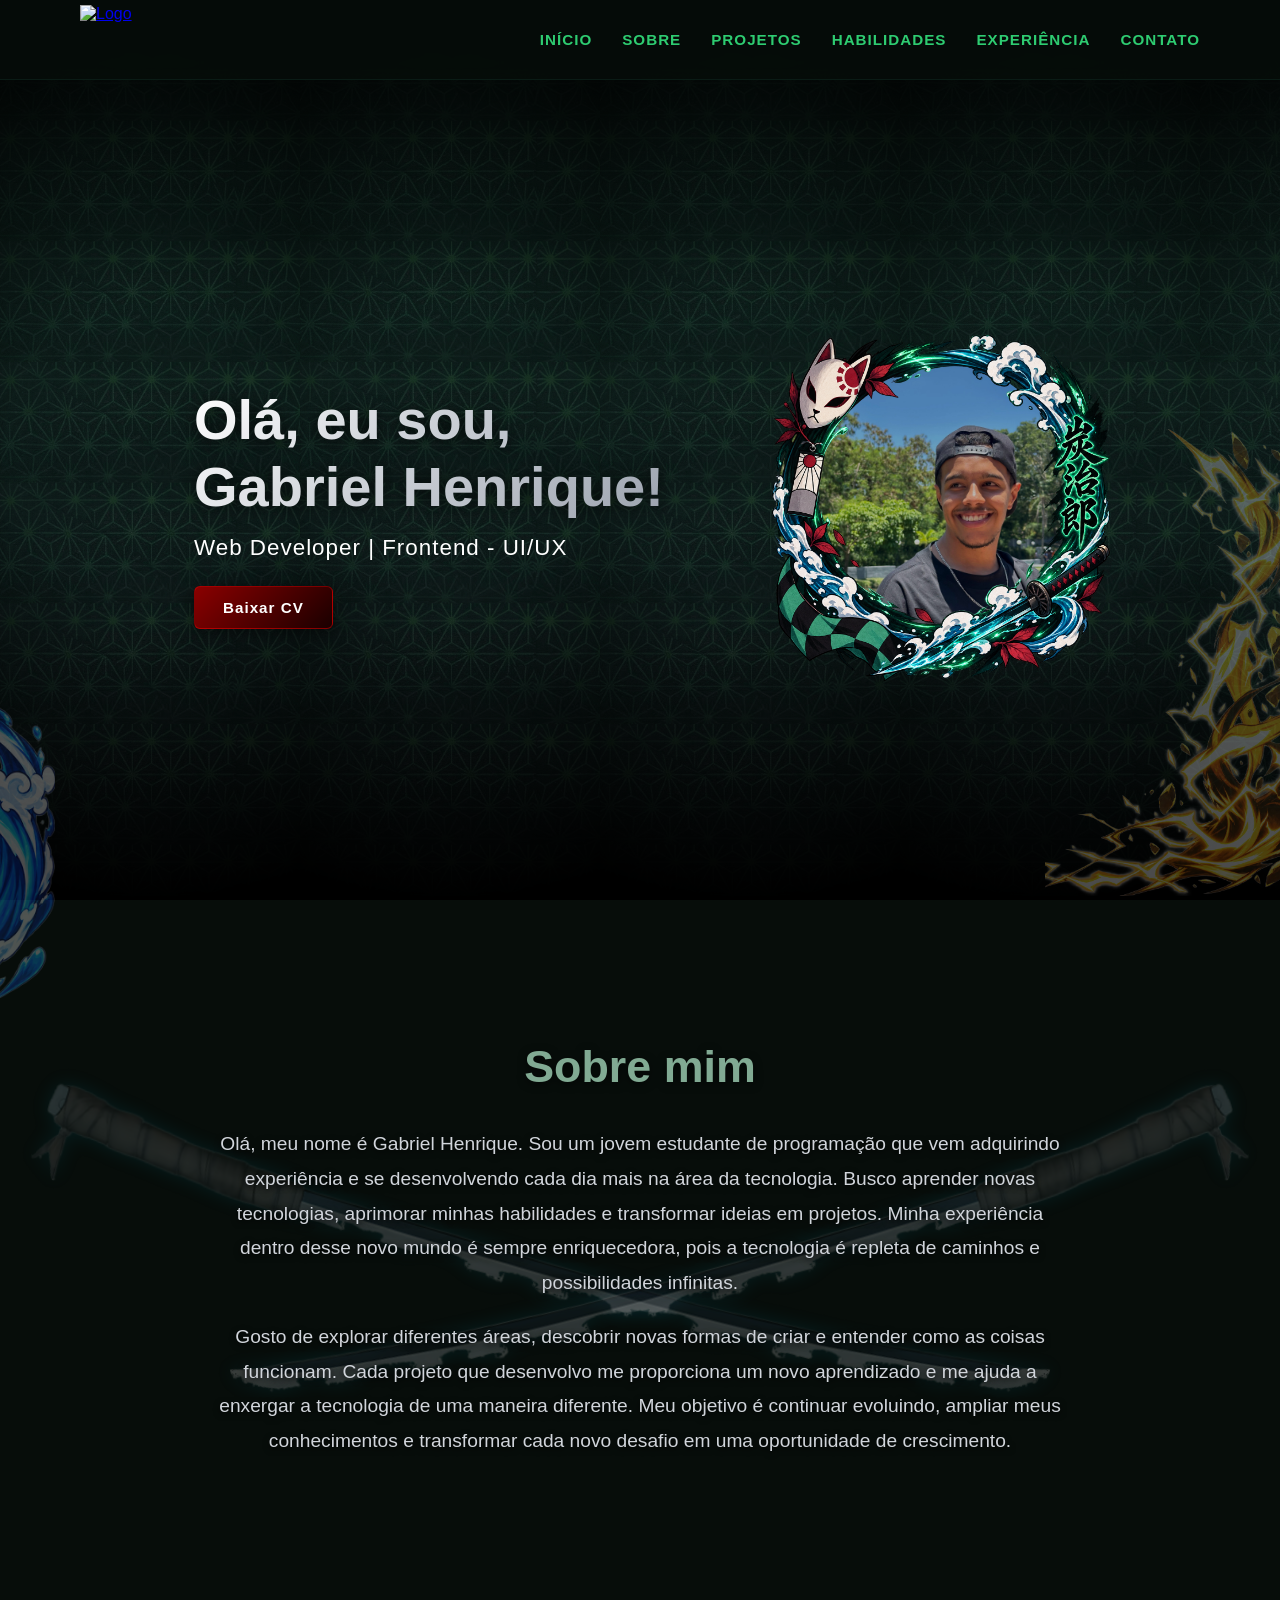
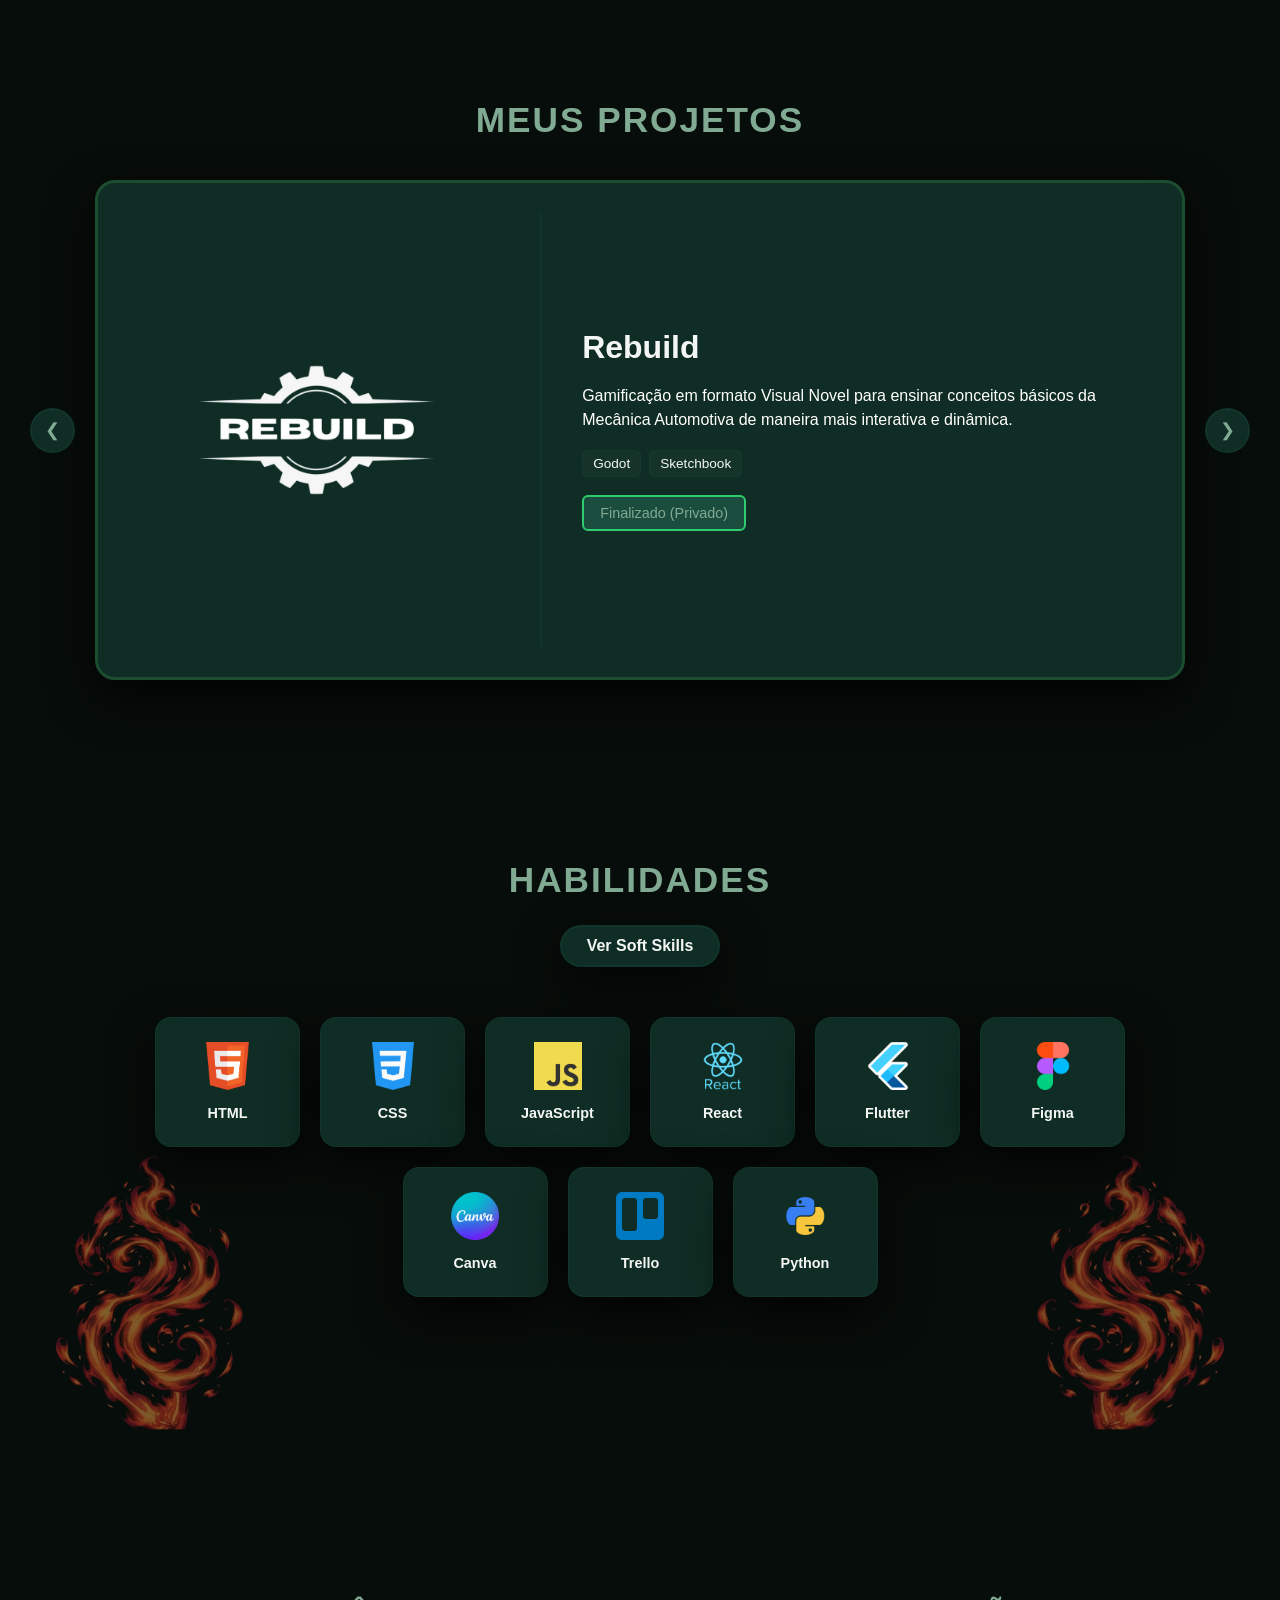
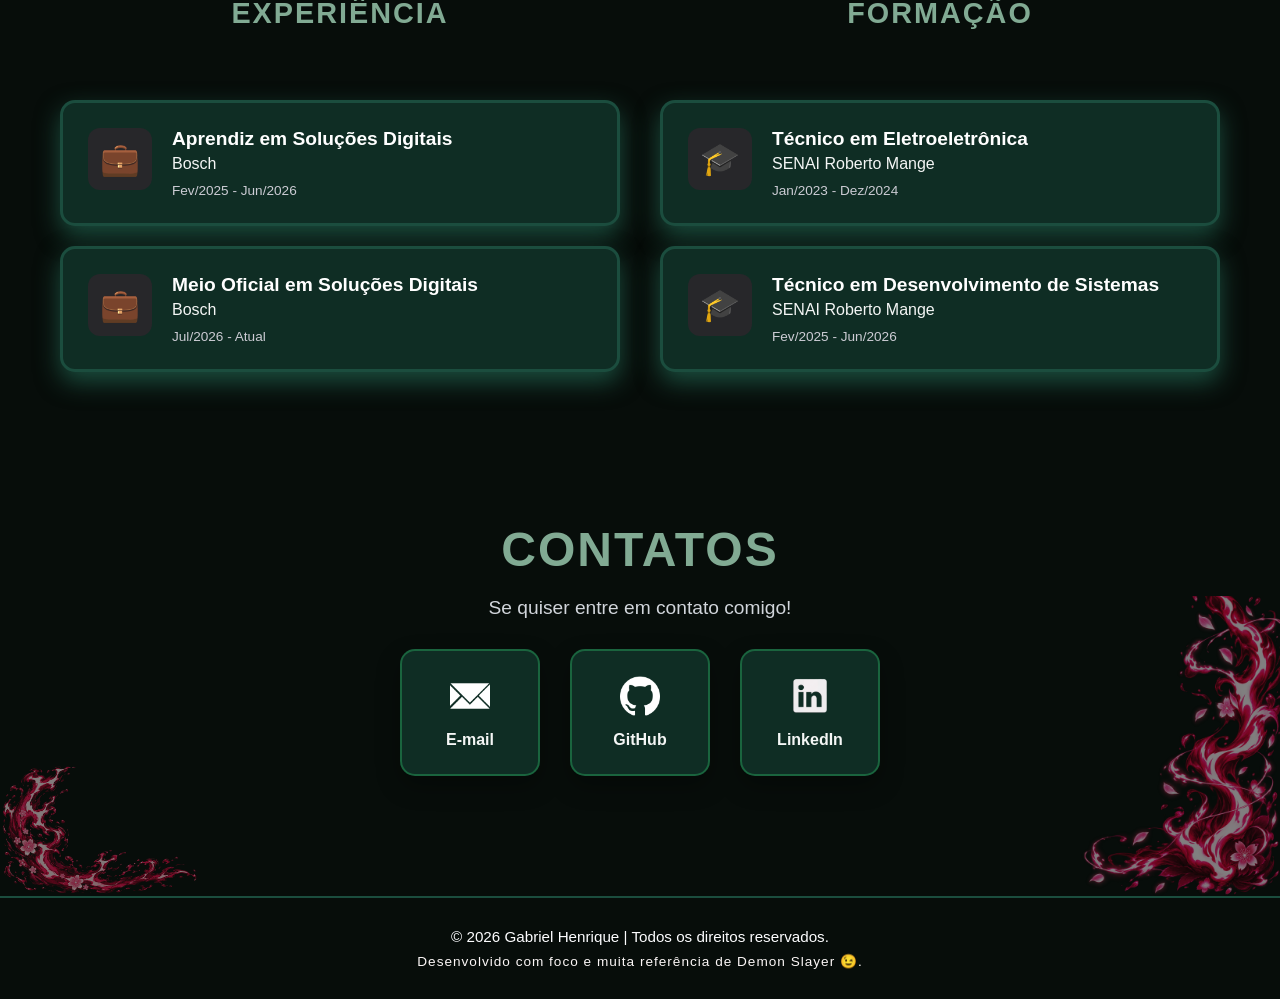
==== commit 261c2a4a: "completed" ====
--- a/portifolio.html
+++ b/portifolio.html
@@ -16,7 +16,13 @@
                 <img src="assets/Logo.png" alt="Logo" class="logo-img">
             </a>
 
-            <ul class="menu-lista">
+            <button class="menu-hamburguer" id="menu-toggle" aria-label="Abrir Menu">
+                <span class="linha"></span>
+                <span class="linha"></span>
+                <span class="linha"></span>
+            </button>
+
+            <ul class="menu-lista" id="menu-lista">
                 <li><a href="#inicio">INÍCIO</a></li>
                 <li><a href="#sobre">SOBRE</a></li>
                 <li><a href="#projetos">PROJETOS</a></li>
@@ -32,7 +38,7 @@
         <!-- SEÇÃO INÍCIO -->
         <section class="inicio" id="inicio">
             <figure class="moldura-foto">
-                <img src="assets/minha-foto.png" alt="Minha foto" class="minha-foto">
+                <img src="assets/fotominha.jpg" alt="Minha foto" class="minha-foto">
                 <img src="assets/moldura_img.png" alt="Moldura decorativa" class="moldura">
             </figure>
             
@@ -117,12 +123,10 @@
 
         <!-- HABILIDADES --> 
         <section class="skills-section" id="habilidades">
-            <img src="assets/kekkijutsu.png" alt="Kekkijutsu Esquerdo" class="kekkijutsu-decor-left">
-            <img src="assets/kekkijutsu2.png" alt="Kekkijutsu Direito" class="kekkijutsu-decor-right">
-
+            
             <h2>Habilidades</h2>
             <button id="btn-toggle-skills" class="skills-toggle-btn">Ver Soft Skills</button>
-
+            
             <div class="skills-wrapper">
                 <!-- HARD SKILLS -->
                 <div class="skills-bloco" id="bloco-hard">
@@ -141,16 +145,19 @@
 
                 <!-- SOFT SKILLS -->   
                 <div class="skills-bloco hidden" id="bloco-soft">
-                   <div class="skills-grid">
-                       <div class="skill-item"><img src="assets/equipe.png" alt="Trabalho em Equipe"><span>Trabalho em Equipe</span></div>
-                       <div class="skill-item"><img src="assets/comunicacao.png" alt="Comunicação"><span>Comunicação</span></div>            
-                       <div class="skill-item"><img src="assets/resiliencia.png" alt="Resiliência"><span>Resiliência</span></div>
-                       <div class="skill-item"><img src="assets/pensamento.png" alt="Pensamento"><span>Pensamento Crítico</span></div>
+                    <div class="skills-grid">
+                        <div class="skill-item"><img src="assets/equipe.png" alt="Trabalho em Equipe"><span>Trabalho em Equipe</span></div>
+                        <div class="skill-item"><img src="assets/comunicacao.png" alt="Comunicação"><span>Comunicação</span></div>            
+                        <div class="skill-item"><img src="assets/resiliencia.png" alt="Resiliência"><span>Resiliência</span></div>
+                        <div class="skill-item"><img src="assets/pensamento.png" alt="Pensamento"><span>Pensamento Crítico</span></div>
                    </div>
                 </div>
             </div>
-        </section>
-
+
+            <img src="assets/hinokami.png" alt="hinokami Esquerdo" class="hinokami-decor-left">
+            <img src="assets/hinokami.png" alt="hinokami Direito" class="hinokami-decor-right">
+        </section>
+        
         <!-- EXPERIÊNCIA E FORMAÇÃO -->
         <section class="curriculo-section" id="experiencias">
             <div class="curriculo-container">
@@ -165,7 +172,7 @@
                             <span class="periodo">Fev/2025 - Jun/2026</span>
                         </div>
                     </div>
-
+                    
                     <div class="curriculo-card">
                         <div class="card-icon">💼</div>
                         <div class="card-info">
@@ -175,7 +182,7 @@
                         </div>
                     </div>
                 </div>
-
+                
                 <div class="curriculo-coluna">
                     <h2>Formação</h2>
                     
@@ -187,7 +194,7 @@
                             <span class="periodo">Jan/2023 - Dez/2024</span>
                         </div>
                     </div>
-
+                    
                     <div class="curriculo-card">
                         <div class="card-icon">🎓</div>
                         <div class="card-info">
@@ -213,22 +220,25 @@
                 <a href="https://github.com/Bielsantzz" target="_blank" class="contato-card-social">
                     <img src="assets/github-icon.png" alt="GitHub"><span>GitHub</span>
                 </a>
-
+                
                 <a href="https://linkedin.com" target="_blank" class="contato-card-social">
                     <img src="assets/linkedin-icon.png" alt="LinkedIn"><span>LinkedIn</span>
                 </a>
             </div>
-        </section>
-
+
+            <img src="assets/kekkijutsu.png" alt="Kekkijutsu Esquerdo" class="kekkijutsu-decor-left">
+            <img src="assets/kekkijutsu2.png" alt="Kekkijutsu Direito" class="kekkijutsu-decor-right">
+        </section>
+        
         <footer class="footer-section">
             <div class="footer-content">
                 <p>&copy; 2026 Gabriel Henrique | Todos os direitos reservados.</p>
                 <p class="footer-tema">Desenvolvido com foco e muita referência de Demon Slayer 😉.</p>
             </div>
         </footer>
-
+        
     </main>
-
+    
     <script src="portifolio.js"></script>
 </body>
 
--- a/portifolio.css
+++ b/portifolio.css
@@ -1,27 +1,17 @@
-/* ==============================
-   CONFIGURAÇÕES GLOBAIS E VARIÁVEIS
-================================= */
-
-/* Fundo noturno e superfícies */
-
 :root{
-    --bg: #070d0a;                 /* Preto esverdeado bem profundo */
+    --bg: #070d0a;                 
     --surface: rgba(255, 255, 255, 0.03);
-    --ink: #f4f6f5;                 /* Branco suave para textos */
-    --muted: #81aa93;               /* Cinza esverdeado suave para subtítulos */
-    --line: rgba(27, 77, 62, 0.25);   /* Linhas sutis com toque verde */
+    --ink: #f4f6f5;                 
+    --muted: #81aa93;              
+    --line: rgba(27, 77, 62, 0.25);  
     
     /* A paleta verde oficial do Tanjiro e detalhes do Haori/Hinokami */
-    --haori-green: #1b4d3e;         /* Verde escuro clássico do haori */
-    --haori-dark: #0f2d24;          /* Verde profundo para sombras e fundos profundos */
-    --green-neon: #2ecc71;          /* Verde vibrante para destaques e elementos ativos */
-    --green-glow: rgba(46, 204, 113, 0.35); /* Brilho suave esmeralda */
-    
-    --sun-red: #cc2929;             /* Vermelho da Hinokami Kagura para detalhes e botões de destaque */
-    --sun-orange: #e65c00;          /* Laranja intenso das chamas */
-    
+    --haori-green: #1b4d3e;        
+    --haori-dark: #0f2d24;         
+    --green-neon: #2ecc71;         
+    --green-glow: rgba(46, 204, 113, 0.35); 
     --shadow: 0 18px 48px rgba(0, 0, 0, 0.8);
-    --glow: rgba(46, 204, 113, 0.25); /* Brilho padrão harmonizado com o verde */
+    --glow: rgba(46, 204, 113, 0.25);
 }
 
 
@@ -33,6 +23,11 @@
     padding: 0;
     box-sizing: border-box;
     font-family: 'Montserrat', sans-serif;
+}
+
+main{
+    position: relative;
+    overflow-x: hidden;
 }
 
 html {
@@ -54,6 +49,8 @@
     width: 100%;
 }
 
+
+
 /* ==============================
    NAVBAR
 ================================= */
@@ -108,7 +105,7 @@
 }
 
 .menu-lista li a {
-    color: var(--muted);
+    color: var(--green-neon);
     text-decoration: none;
     font-size: 0.95rem;
     font-weight: 600;
@@ -182,7 +179,7 @@
 
 .inicio p.cargo {
     font-size: 1.4rem;
-    color: var(--muted);
+    color: #ffff;
     margin-bottom: 25px;
     text-align: left;
     letter-spacing: 1px;
@@ -228,8 +225,8 @@
 }
 
 .minha-foto {
-    width: 220px;
-    height: 220px;
+    width: 300px;
+    height: 300px;
     border-radius: 50%;
     object-fit: cover;
     position: absolute;
@@ -305,7 +302,7 @@
     text-align: center;
     position: relative;
     z-index: 2;
-    color: var(--haori-green);
+    color: var(--muted);
     filter: drop-shadow(0 2px 4px rgba(0, 0, 0, 0.6));
     margin-bottom: 10px;
 }
@@ -366,10 +363,7 @@
 
 .projetos h2 {
     font-size: 2.2rem;
-    color: var(--ink);
-    background: linear-gradient(135deg, var(--green-neon)0%, var(--haori-green) 100%);
-    -webkit-background-clip: text;
-    -webkit-text-fill-color: transparent;
+    color: var(--muted);
     margin-bottom: 40px;
     font-weight: 700;
     letter-spacing: 2px;
@@ -390,7 +384,7 @@
 .projeto-card {
     width: 100%;
     height: 500px;
-    max-width: 850px;
+    max-width: 2050px;
     background: var(--haori-dark);
     border: 3px solid #1c4d30; 
     border-radius: 20px;
@@ -498,9 +492,9 @@
 }
 
 .status-btn.privado {
-    background: var(--haori-dark);
+    background: var(--haori-green);
     color: var(--muted);
-    border: 2px solid var(--line);
+    border: 2px solid var(--green-neon);
     cursor: default;
 }
 
@@ -545,40 +539,50 @@
 
 .skills-section {
     position: relative;
-    padding: 80px 20px;
+    width: 100%;
+    max-width: none;
+    padding: 100px 20px 160px 20px;
     box-sizing: border-box;
     text-align: center;
+    overflow: hidden;
 }
 
 .skills-section h2 {
     font-size: 2.2rem;
-    margin-bottom: 20px;
+    color: var(--muted);
+    margin-bottom: 25px;
+    font-weight: 700;
     letter-spacing: 2px;
+    text-transform: uppercase;
+    z-index: 1;
+    position: relative;
 }
 
 .skills-toggle-btn {
-    background-color: #1e1e24;
-    color: #38bdf8;
-    border: 2px solid #38bdf8;
+    background-color: var(--haori-dark);
+    color: var(--ink);
+    border: 2px solid var(--line);
     padding: 10px 25px;
     font-size: 1rem;
     font-weight: bold;
     border-radius: 30px;
     cursor: pointer;
-    margin-bottom: 40px;
+    margin-bottom: 50px;
     transition: all 0.3s ease;
     z-index: 1;
     position: relative;
+    box-shadow: var(--shadow);
 }
 
 .skills-toggle-btn:hover {
-    background-color: #a81c4f;
-    border-color: #ff176cad;
+    background-color:var(--haori-green);
+    border-color: var(--green-neon);
+    box-shadow: 0 0 15px var(--green-glow);
 }
 
 .skills-wrapper {
     position: relative;
-    max-width: 900px;
+    max-width: 1000px;
     margin: 0 auto;
     z-index: 1;
 }
@@ -609,54 +613,67 @@
 }
 
 .skill-item {
-    background-color: #18181f;
-    border: 1px solid #9c22a0;
-    border-radius: 12px;
-    padding: 20px;
-    width: 130px;
+    background-color: var(--haori-dark);
+    border: 1px solid var(--line);
+    border-radius: 16px;
+    padding: 22px 15px;
+    width: 145px;
+    min-height: 130px;
     display: flex;
     flex-direction: column;
     align-items: center;
-    gap: 12px;
-    transition: transform 0.3s ease, border-color 0.3s ease, box-shadow 0.3s ease;
+    justify-content: center;
+    gap: 14px;
+    transition: all 0.3s ease;
+    box-shadow: var(--shadow);
+
 }
 
 .skill-item:hover {
-    transform: translateY(-5px);
-    border-color: #38bdf8;
-    box-shadow: 0 5px 15px rgba(56, 189, 248, 0.2); /* Corrigido o espaço no rgba */
+    transform: translateY(-6px);
+    border-color: var(--green-neon);
+    box-shadow: 0 8px 25px var(--green-glow);
+    background-color: rgba(15, 45, 36, 0.8);
 }
 
 .skill-item img {
-    width: 45px;
-    height: 45px;
+    width: 48px;
+    height: 48px;
     object-fit: contain;
+    transition: trasform 0.3s ease;
+}
+
+.skill-item:hover img {
+    transform: scale(1.1);
 }
 
 .skill-item span {
-    font-size: 0.95rem; /* Corrigido o espaço no rem */
+    font-size: 0.9rem; 
     font-weight: 600;
-    color: #e2e8f0;
-}
-
-/* Imagens decorativas de fundo (Kekkijutsu) */
-.kekkijutsu-decor-left,
-.kekkijutsu-decor-right {
+    color: var(--ink);
+    text-align: center;
+    line-height: 1.3;
+}
+
+.hinokami-decor-left,
+.hinokami-decor-right {
     position: absolute;
-    top: 70%;
-    transform: translateY(-50%);
-    width: 180px;
-    opacity: 0.7;
+    bottom: 10px;
+    top: auto;
+    width: 300px;
+    opacity: 0.5;
     pointer-events: none;
     z-index: 0;
 }
 
-.kekkijutsu-decor-left {
-    left: 10px;
-}
-
-.kekkijutsu-decor-right {
-    right: 5px;
+.hinokami-decor-left {
+    left: 0;             
+    transform: scaleX(-1);
+}
+
+.hinokami-decor-right {
+    right: 0;            
+    transform: none;
 }
 
 /* ==================================
@@ -666,14 +683,14 @@
 .curriculo-section {
     width: 100%;
     max-width: 1200px;
-    margin: 0 auto; 
+    margin: 40px auto 0 auto; 
     padding: 100px 20px 80px 20px;
     box-sizing: border-box;
 }
 
 .curriculo-section h2 {
     font-size: 1.8rem;
-    color: #ffffff;
+    color: var(--muted);
     margin-bottom: 50px;
     font-weight: 700;
     letter-spacing: 2px;
@@ -694,19 +711,19 @@
 }
 
 .curriculo-card {
-    background: #000000;
-    border: 3px solid rgba(121, 98, 27, 0.67);
+    background: var(--haori-dark);
+    border: 3px solid var(--haori-green);
     border-radius: 15px;
     padding: 25px;
     display: flex;
     align-items: flex-start;
     gap: 20px;
     transition: 0.3s ease;
-    box-shadow: 0 10px 25px rgba(182, 138, 8, 0.24);
+    box-shadow: 0 10px 25px var(--haori-green);
 }
 
 .curriculo-card:hover {
-    border-color: #ffbf00;
+    border-color: var(--muted);
     transform: translateY(-3px);
 }
 
@@ -733,7 +750,7 @@
 }
 
 .card-info .empresa {
-    color: #f7bb08;
+    color: var(--ink);
     font-size: 1rem;
     font-weight: 500;
 }
@@ -750,16 +767,17 @@
 
 .contato-section {
     width: 100%;
-    max-width: 700px;
+    max-width: none;
     margin: 60px auto 0 auto; 
-    padding: 10px 20px;
+    padding: 10px 20px 60px 20px;
     box-sizing: border-box;
     text-align: center;
+    position: relative;
 }
 
 .contato-section h2 {
     font-size: 3rem;
-    color: #ffffff;
+    color: var(--muted);
     margin-bottom: 20px;
     font-weight: 700;
     letter-spacing: 2px;
@@ -780,8 +798,8 @@
 }
 
 .contato-card-social {
-    background: #18181b;
-    border: 2px solid #3f3f46;
+    background: var(--haori-dark);
+    border: 2px solid var(--green-glow);
     border-radius: 15px;
     padding: 25px 35px;
     display: flex;
@@ -795,9 +813,9 @@
 }
 
 .contato-card-social:hover {
-    border-color: #dc2626;
+    border-color: var(--green-neon);
     transform: translateY(-5px);
-    box-shadow: 0 15px 35px rgba(220, 38, 38, 0.2);
+    box-shadow: 0 15px 35px var(--muted);
 }
 
 .contato-card-social img {
@@ -807,7 +825,7 @@
 }
 
 .contato-card-social span {
-    color: #ffffff;
+    color: var(--ink);
     font-size: 1rem;
     font-weight: 600;
 }
@@ -818,8 +836,8 @@
 
 .footer-section {
     width: 100%;
-    background-color: #000000;
-    border-top: 2px solid #3f3f46;
+    background-color: var(--bg);
+    border-top: 2px solid var(--haori-green);
     padding: 30px 20px;
     text-align: center;
     box-sizing: border-box;
@@ -844,4 +862,234 @@
     font-size: 0.85rem !important;
     font-weight: 500;
     letter-spacing: 1px;
+}
+
+/* ==============================
+   DECORAÇÃO FINAL
+================================= */
+
+.kekkijutsu-decor-left,
+.kekkijutsu-decor-right {
+    position: absolute;
+    bottom: -60px;         
+    top: auto;
+    transform: none;
+    width: 200px;
+    opacity: 0.5;
+    pointer-events: none;
+    z-index: 0;
+}
+
+.kekkijutsu-decor-left {
+    left: 0;               
+}
+.kekkijutsu-decor-right {
+    right: 0;              
+}
+
+/* ==============================
+   RESPONSIVIDADE GERAL (TABLETS E CELULARES)
+================================= */
+
+/* Estilos do Menu Hambúrguer (Oculto no Desktop) */
+.menu-hamburguer {
+    display: none;
+    background: none;
+    border: none;
+    cursor: pointer;
+    flex-direction: column;
+    gap: 5px;
+    padding: 5px;
+    z-index: 1001;
+}
+
+.menu-hamburguer .linha {
+    display: block;
+    width: 28px;
+    height: 3px;
+    background-color: var(--green-neon);
+    border-radius: 2px;
+    transition: 0.3s;
+}
+
+/* Telas menores que 900px (Tablets e Celulares) */
+@media (max-width: 900px) {
+    .menu-hamburguer {
+        display: flex;
+    }
+
+    .barra-nav {
+        padding: 0 20px;
+    }
+
+    .menu-lista {
+        position: fixed;
+        top: 0;
+        right: -100%;
+        width: 75%;
+        height: 100vh;
+        background-color: rgba(7, 13, 10, 0.95);
+        backdrop-filter: blur(12px);
+        flex-direction: column;
+        justify-content: center;
+        align-items: center;
+        gap: 25px;
+        transition: right 0.4s ease-in-out;
+        z-index: 1000;
+        box-shadow: -10px 0 30px rgba(0, 0, 0, 0.8);
+    }
+
+    /* Classe ativada pelo JavaScript */
+    .menu-lista.active {
+        right: 0;
+    }
+
+    /* Animação do ícone virando X */
+    .menu-hamburguer.active .linha:nth-child(1) {
+        transform: translateY(8px) rotate(45deg);
+    }
+    .menu-hamburguer.active .linha:nth-child(2) {
+        opacity: 0;
+    }
+    .menu-hamburguer.active .linha:nth-child(3) {
+        transform: translateY(-8px) rotate(-45deg);
+    }
+
+    /* Seção Início */
+    .inicio {
+        flex-direction: column-reverse;
+        gap: 30px;
+        padding: 40px 20px;
+        text-align: center;
+    }
+
+    .inicio h1.titulo-principal,
+    .inicio p.cargo {
+        text-align: center;
+    }
+
+    .inicio h1.titulo-principal {
+        font-size: 2.2rem;
+    }
+
+    .intro {
+        display: flex;
+        flex-direction: column;
+        align-items: center;
+    }
+
+    /* Oculta imagens decorativas e pesadas no mobile */
+    .efeito-agua, 
+    .efeito-trovao, 
+    .espadas-fundo, 
+    .hinokami-decor-left, 
+    .hinokami-decor-right, 
+    .kekkijutsu-decor-left, 
+    .kekkijutsu-decor-right {
+        display: none !important;
+    }
+
+    /* Sobre Mim */
+    .sobre-conteudo p {
+        font-size: 1rem;
+        padding: 0 10px;
+    }
+
+    /* Projetos e Carrossel */
+    .carrossel {
+        width: 100%;
+        padding: 0 10px;
+        gap: 5px;
+        box-sizing: border-box;
+    }
+
+    /* Projetos e Carrossel */
+    .projeto-card {
+        max-width: 92% !important;
+        max-width: 100% !important;
+        flex-direction: column;
+        height: auto;
+        padding: 20px;
+        gap: 20px;
+    }
+
+    .projeto-imagem {
+        width: 100%;
+        height: 160px;
+        border-right: none;
+        border-bottom: 2px solid var(--line);
+        padding-right: 0;
+        padding-bottom: 15px;
+    }
+
+    .projeto-info {
+        width: 100%;
+        align-items: center;
+        text-align: center;
+    }
+
+    .projeto-info h3 {
+        font-size: 1.4rem;
+    }
+
+    .seta {
+        width: 35px;
+        height: 35px;
+        font-size: 14px;
+        position: absolute;
+        z-index: 20;
+    }
+
+    .seta-esquerda {
+        left: 2px;
+    }
+
+    .seta-direita {
+        right: 2px;
+    }
+
+    .skills-grid {
+        gap: 12px;
+    }
+
+    .skill-item {
+        width: 110px;
+        min-height: 110px;
+        padding: 15px 10px;
+    }
+
+    /* Currículo e Contatos */
+    .curriculo-container {
+        grid-template-columns: 1fr;
+        justify-items: center; /* Centraliza os cards de currículo na coluna */
+    }
+
+    /* Padroniza o tamanho e largura dos cards de formação igual aos de contato */
+    .curriculo-card {
+        width: 100% !important;
+        max-width: 280px !important; /* Mesma largura máxima dos cards de contato */
+        box-sizing: border-box;
+    }
+
+    .contato-links {
+        flex-direction: column;
+        align-items: center;
+        gap: 15px;
+    }
+
+    .contato-card-social {
+        width: 100%;
+        max-width: 280px;
+    }
+}
+
+/* Monitores grandes (acima de 1400px) */
+@media (min-width: 1400px) {
+    .barra-nav, .carrossel, .curriculo-section {
+        max-width: 1400px;
+    }
+    
+    .inicio {
+        gap: 12vw;
+    }
 }
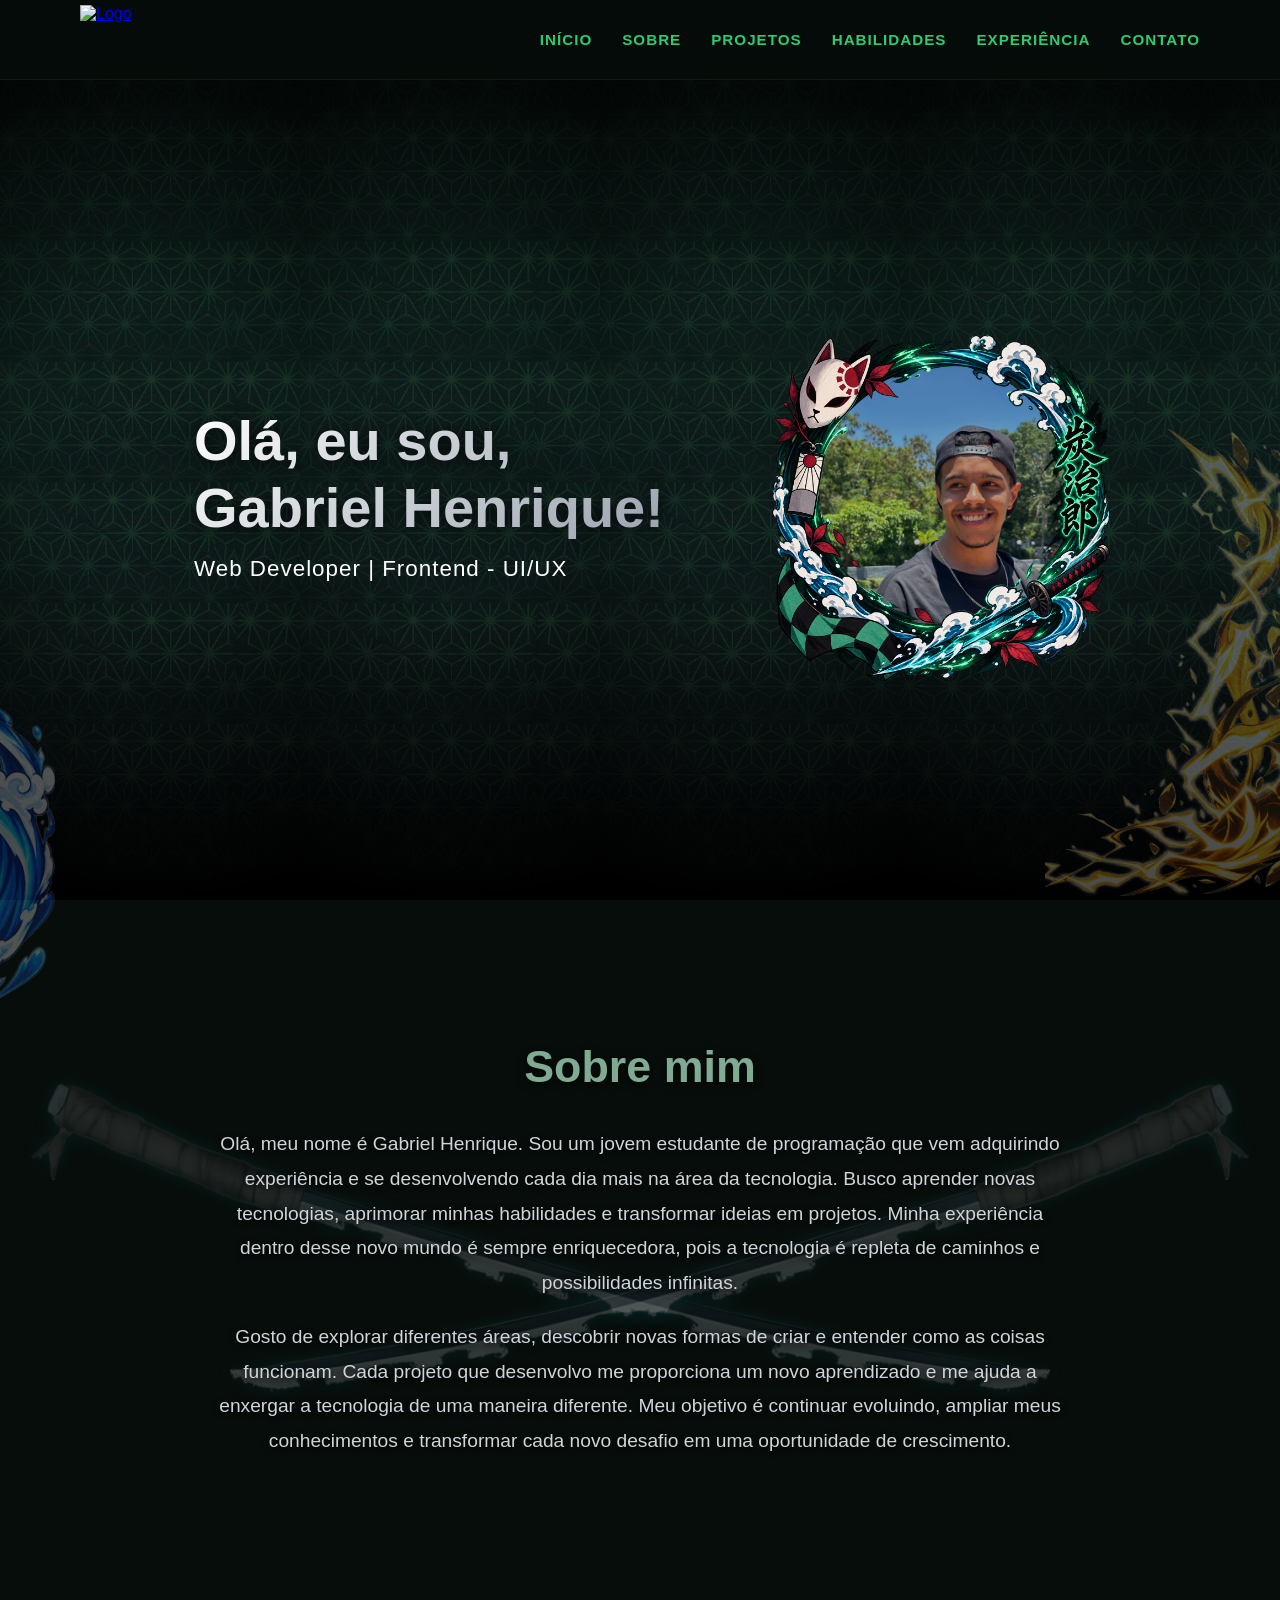
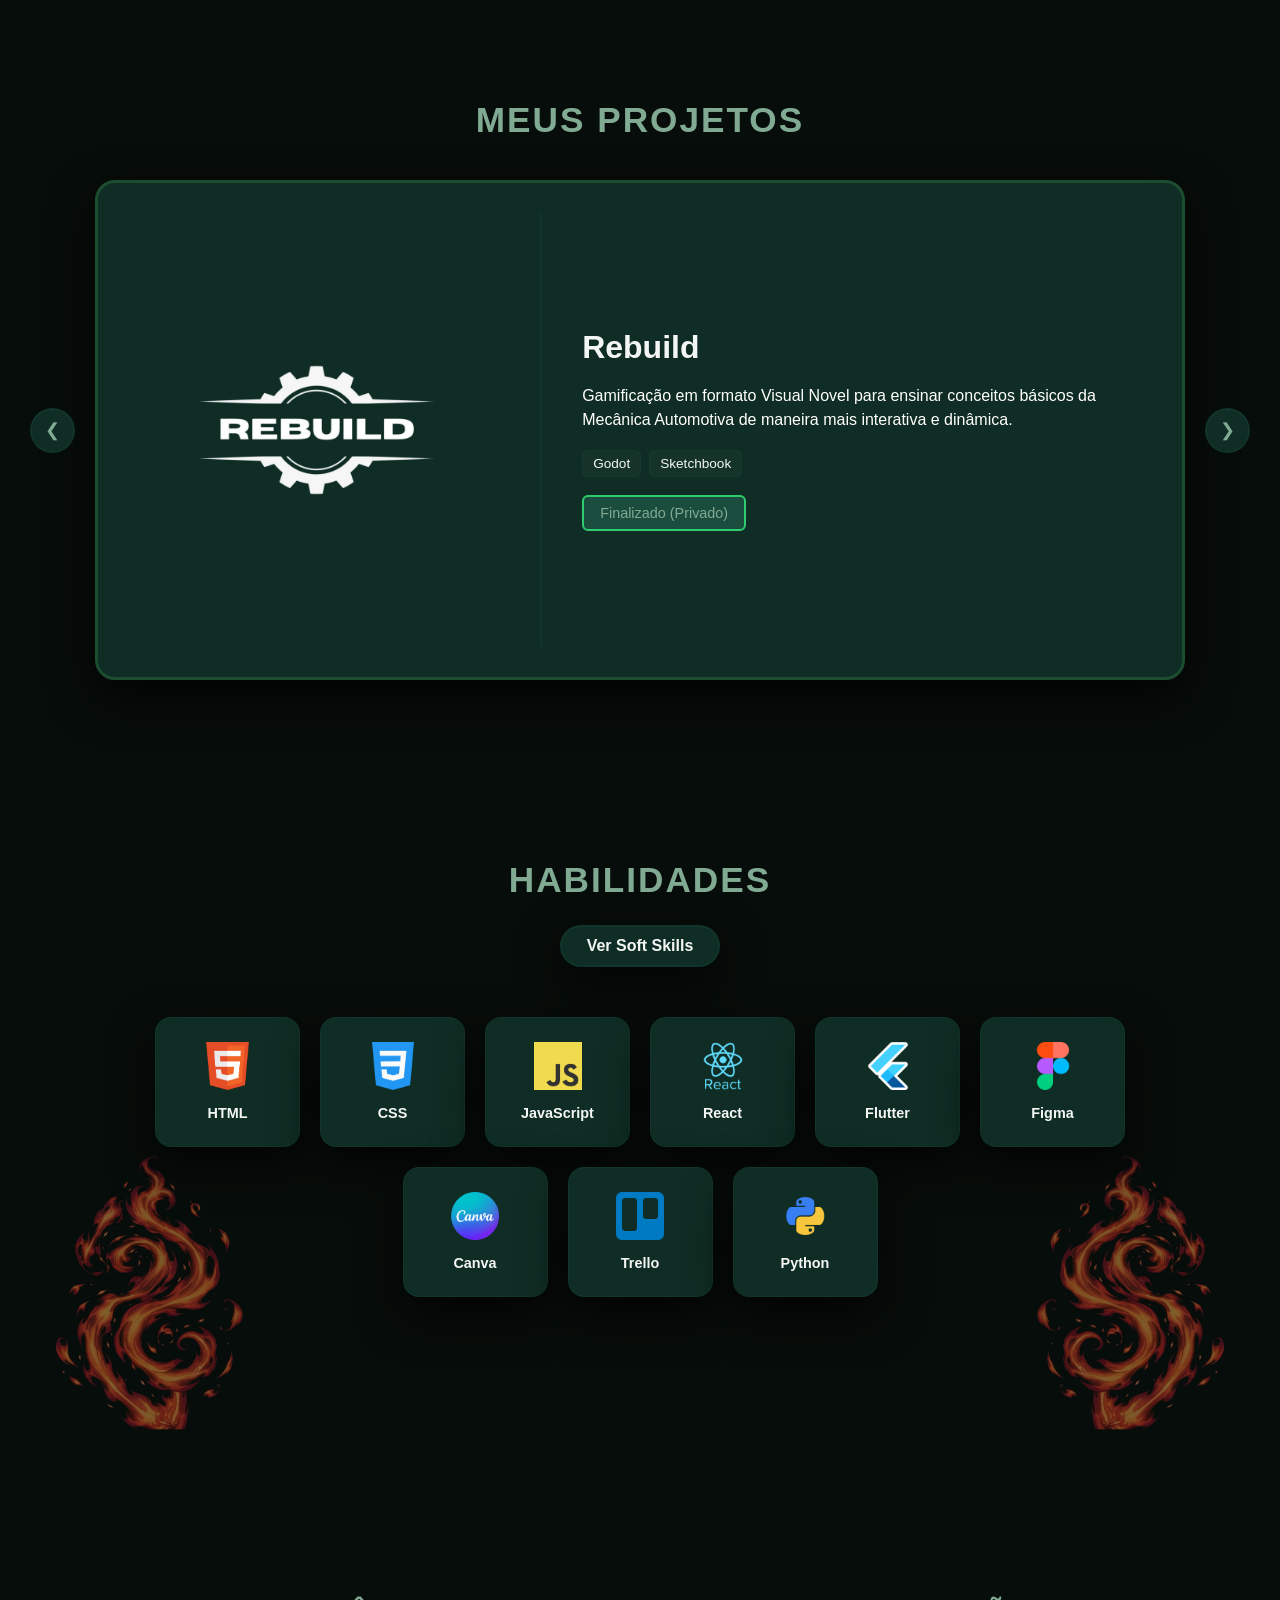
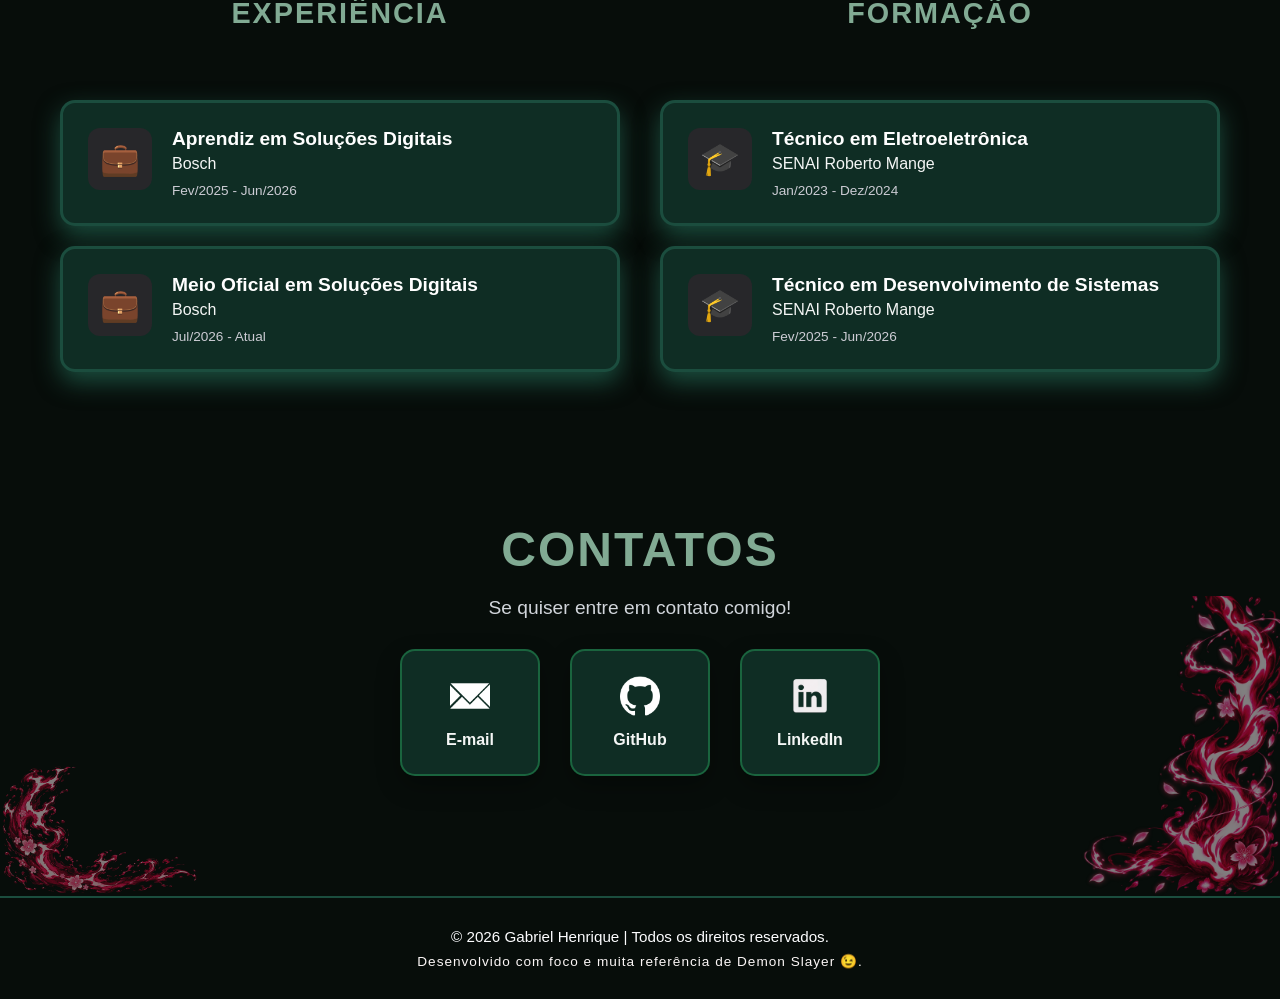
==== commit 71ec1050: "X" ====
--- a/portifolio.html
+++ b/portifolio.html
@@ -51,7 +51,7 @@
                 </h1>
                 <p class="cargo">Web Developer | Frontend - UI/UX</p>
                 
-                <a href="#contato" class="btn-cv">Baixar CV</a>
+                
             </div>
         </section>
 
--- a/portifolio.css
+++ b/portifolio.css
@@ -49,8 +49,6 @@
     width: 100%;
 }
 
-
-
 /* ==============================
    NAVBAR
 ================================= */
@@ -185,27 +183,7 @@
     letter-spacing: 1px;
 }
 
-.btn-cv {
-    display: inline-block;
-    background: linear-gradient(135deg, #8a0000 0%, #1a0000 100%);
-    color: #ffffff;
-    padding: 12px 28px;
-    border-radius: 6px;
-    text-decoration: none;
-    font-weight: 700;
-    font-size: 0.95rem;
-    letter-spacing: 1px;
-    border: 1px solid rgba(255, 0, 0, 0.4);
-    box-shadow: 0 4px 15px rgba(0, 0, 0, 0.5);
-    transition: all 0.3s ease;
-}
-
-.btn-cv:hover {
-    background: linear-gradient(135deg, #b30000 0%, #2a0000 100%);
-    transform: translateY(-2px);
-    box-shadow: 0 6px 22px rgba(179, 0, 0, 0.5);
-    border-color: rgba(255, 0, 0, 0.7);
-}
+
 
 /* ==============================
    MOLDURA DA FOTO E EFEITOS
